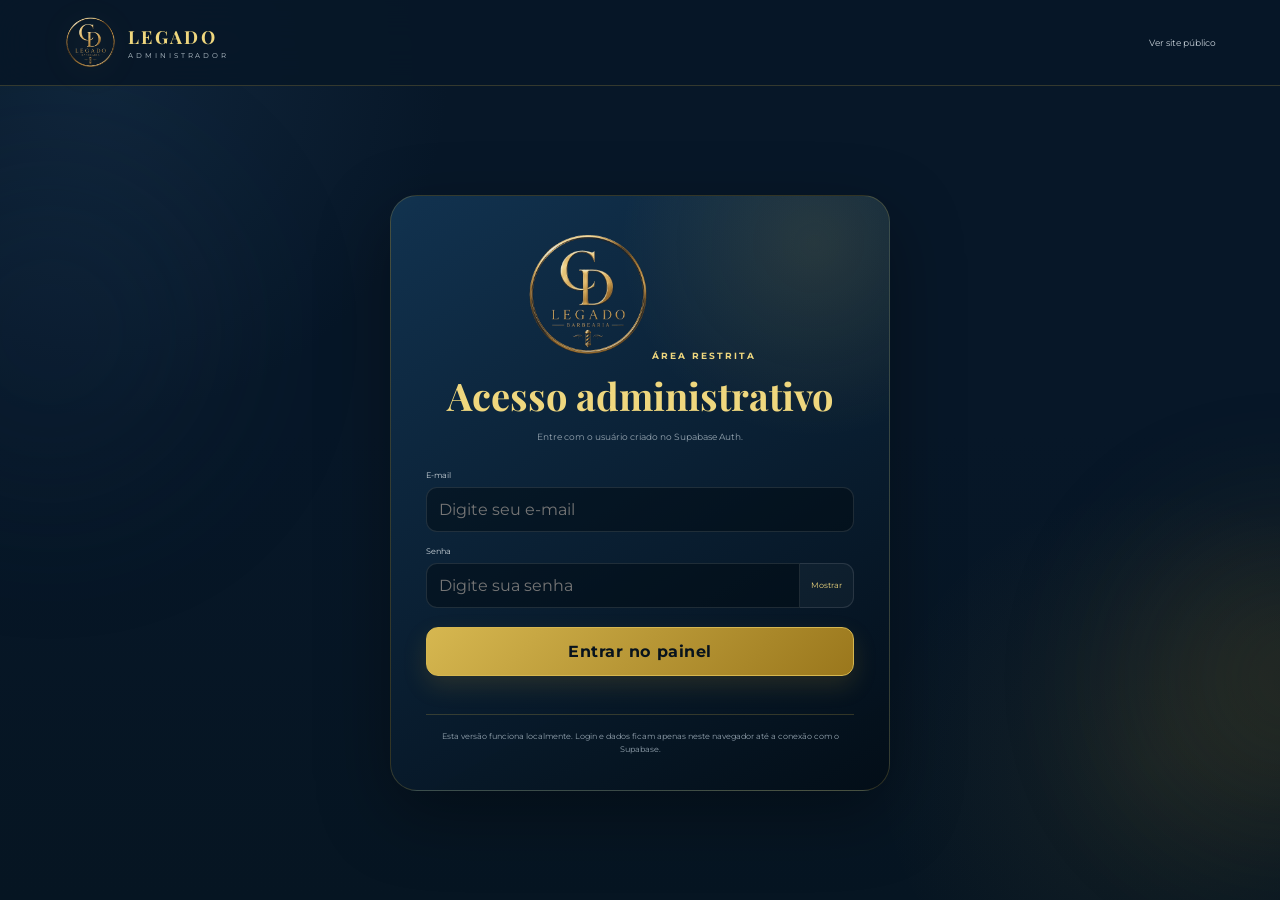
==== admin.html @ caac785d "Add files via upload" ====
<!DOCTYPE html>
<html lang="pt-BR">
<head>
  <meta charset="UTF-8" />
  <meta name="viewport" content="width=device-width, initial-scale=1.0" />
  <meta name="theme-color" content="#071728" />
  <meta name="description" content="Área administrativa da Legado Barbearia." />
  <title>Legado Barbearia | Administrador</title>
  <link rel="icon" type="image/png" href="assets/favicon.png" />
  <link rel="preconnect" href="https://fonts.googleapis.com" />
  <link rel="preconnect" href="https://fonts.gstatic.com" crossorigin />
  <link href="https://fonts.googleapis.com/css2?family=Montserrat:wght@400;500;600;700&family=Playfair+Display:wght@500;600;700&display=swap" rel="stylesheet" />
  <link rel="stylesheet" href="styles.css" />
  <link rel="stylesheet" href="admin.css" />
</head>
<body class="admin-body">
  <div class="ambient ambient-one"></div><div class="ambient ambient-two"></div>
  <header class="site-header admin-header">
    <a class="brand" href="index.html" aria-label="Legado Barbearia - site público"><img src="assets/logo.png" alt="Logo Legado Barbearia" /><span><strong>LEGADO</strong><small>ADMINISTRADOR</small></span></a>
    <nav class="admin-header-actions"><a class="header-public-link" href="index.html">Ver site público</a><button class="button button-small button-secondary hidden" id="openAdminTutorial" type="button">Tutorial</button><button class="button button-small button-secondary hidden" id="logoutButton" type="button">Sair</button></nav>
  </header>

  <main>
    <section class="auth-section" id="authView">
      <div class="auth-card">
        <div class="auth-brand"><img src="assets/logo.png" alt="Emblema da Legado Barbearia" /><span class="eyebrow">ÁREA RESTRITA</span><h1 id="authTitle">Primeiro acesso</h1><p id="authDescription">Crie o acesso administrativo deste dispositivo.</p></div>
        <form id="setupForm" class="auth-form" novalidate>
          <label><span>Nome do administrador</span><input id="setupName" type="text" placeholder="Ex.: Gilliel" autocomplete="name" required /></label>
          <label><span>E-mail</span><input id="setupEmail" type="email" placeholder="admin@legado.com" autocomplete="email" required /></label>
          <label><span>Crie uma senha</span><div class="password-field"><input id="setupPassword" type="password" minlength="6" placeholder="Mínimo de 6 caracteres" autocomplete="new-password" required /><button type="button" data-toggle-password="setupPassword">Mostrar</button></div></label>
          <label><span>Confirme a senha</span><div class="password-field"><input id="setupPasswordConfirm" type="password" minlength="6" placeholder="Digite novamente" autocomplete="new-password" required /><button type="button" data-toggle-password="setupPasswordConfirm">Mostrar</button></div></label>
          <button class="button auth-submit" type="submit">Criar acesso administrativo</button>
        </form>
        <form id="loginForm" class="auth-form hidden" novalidate>
          <label><span>E-mail</span><input id="loginEmail" type="email" placeholder="Digite seu e-mail" autocomplete="username" required /></label>
          <label><span>Senha</span><div class="password-field"><input id="loginPassword" type="password" placeholder="Digite sua senha" autocomplete="current-password" required /><button type="button" data-toggle-password="loginPassword">Mostrar</button></div></label>
          <button class="button auth-submit" type="submit">Entrar no painel</button>
        </form>
        <p class="auth-message" id="authMessage" role="status"></p>
        <p class="auth-warning">Esta versão funciona localmente. Login e dados ficam apenas neste navegador até a conexão com o Supabase.</p>
      </div>
    </section>

    <section class="admin-app hidden" id="adminView">
      <div class="admin-welcome">
        <div><span class="eyebrow">PAINEL LEGADO</span><h1>Gestão da barbearia</h1><p>Olá, <strong id="adminNameLabel">Administrador</strong>. Tudo que precisa para organizar o dia está aqui.</p></div>
        <div class="admin-date-card"><small>Hoje</small><strong id="todayLabel"></strong></div>
      </div>

      <div class="admin-command-bar" aria-label="Ações rápidas">
        <button class="admin-command primary" type="button" data-create-booking><span>＋</span><div><strong>Novo agendamento</strong><small>Adicionar cliente manualmente</small></div></button>
        <button class="admin-command" type="button" id="openPendingBookings"><span>✓</span><div><strong>Confirmar pendentes</strong><small><b id="pendingQuickCount">0</b> aguardando análise</small></div></button>
        <button class="admin-command" type="button" data-open-panel="availability"><span>◷</span><div><strong>Bloquear horário</strong><small>Pausa, folga ou compromisso</small></div></button>
        <a class="admin-command" href="index.html"><span>↗</span><div><strong>Visualizar site</strong><small>Ver como o cliente enxerga</small></div></a>
      </div>

      <div class="admin-mobile-nav">
        <label><span>Área do painel</span><select id="adminPanelSelect" aria-label="Selecionar área do painel">
          <option value="overview">Visão geral</option><option value="calendar">Calendário</option><option value="bookings">Agendamentos</option><option value="clients">Clientes</option><option value="services">Serviços</option><option value="portfolio">Portfólio</option><option value="testimonials">Avaliações</option><option value="availability">Horários</option><option value="reports">Relatórios</option><option value="settings">Configurações</option><option value="tutorial">Tutorial</option>
        </select></label>
        <button class="button button-small" type="button" data-create-booking>＋ Novo</button>
      </div>

      <div class="admin-layout">
        <aside class="admin-sidebar" aria-label="Navegação administrativa">
          <div class="admin-sidebar-profile"><img src="assets/logo.png" alt="" /><div><strong>Legado</strong><small>Painel administrativo</small></div></div>
          <div class="admin-nav-group"><span class="admin-nav-title">Principal</span>
            <button class="admin-nav-button active" type="button" data-panel-target="overview"><span>◈</span><div>Visão geral<small>Resumo do dia</small></div></button>
            <button class="admin-nav-button" type="button" data-panel-target="calendar"><span>▦</span><div>Calendário<small>Dia, semana e mês</small></div></button>
            <button class="admin-nav-button" type="button" data-panel-target="bookings"><span>▣</span><div>Agendamentos<small>Confirmar e editar</small></div><b class="admin-nav-badge" id="pendingNavBadge">0</b></button>
            <button class="admin-nav-button" type="button" data-panel-target="clients"><span>♙</span><div>Clientes<small>Histórico e contato</small></div></button>
          </div>
          <div class="admin-nav-group"><span class="admin-nav-title">Conteúdo do site</span>
            <button class="admin-nav-button" type="button" data-panel-target="services"><span>✂</span><div>Serviços<small>Preços, tempo e fotos</small></div></button>
            <button class="admin-nav-button" type="button" data-panel-target="portfolio"><span>▧</span><div>Portfólio<small>Galeria de trabalhos</small></div></button>
            <button class="admin-nav-button" type="button" data-panel-target="testimonials"><span>★</span><div>Avaliações<small>Feedbacks publicados</small></div></button>
          </div>
          <div class="admin-nav-group"><span class="admin-nav-title">Operação</span>
            <button class="admin-nav-button" type="button" data-panel-target="availability"><span>◷</span><div>Horários<small>Expediente e bloqueios</small></div></button>
            <button class="admin-nav-button" type="button" data-panel-target="reports"><span>↗</span><div>Relatórios<small>Resultados e faturamento</small></div></button>
          </div>
          <div class="admin-nav-group"><span class="admin-nav-title">Sistema</span>
            <button class="admin-nav-button" type="button" data-panel-target="settings"><span>⚙</span><div>Configurações<small>Dados e backup</small></div></button>
            <button class="admin-nav-button" type="button" data-panel-target="tutorial"><span>?</span><div>Tutorial<small>Aprenda a usar</small></div></button>
          </div>
          <a class="admin-nav-button admin-public-button" href="index.html"><span>↗</span><div>Abrir site<small>Área do cliente</small></div></a>
        </aside>

        <div class="admin-content">
          <section class="admin-panel active" data-panel="overview">
            <div class="panel-heading"><div><span class="eyebrow">RESUMO</span><h2>Visão geral</h2><p>Acompanhe rapidamente a movimentação da agenda.</p></div><button class="button button-small" type="button" data-create-booking>Novo agendamento</button></div>
            <div class="stats-grid">
              <article class="stat-card"><span>Hoje</span><strong id="statToday">0</strong><small>Atendimentos do dia</small></article>
              <article class="stat-card"><span>Pendentes</span><strong id="statPending">0</strong><small>Aguardando confirmação</small></article>
              <article class="stat-card"><span>Concluídos no mês</span><strong id="statCompleted">0</strong><small>Atendimentos finalizados</small></article>
              <article class="stat-card"><span>Faturamento do mês</span><strong class="money-stat" id="statRevenue">R$ 0</strong><small>Somente concluídos</small></article>
            </div>
            <div class="overview-grid">
              <article class="admin-card"><div class="card-heading"><div><span class="eyebrow">AGENDA DE HOJE</span><h3>Próximos clientes</h3></div><span class="live-dot">Atualizado</span></div><div class="today-bookings" id="todayBookings"></div></article>
              <article class="admin-card quick-card"><span class="eyebrow">ATALHOS</span><h3>Organize a rotina</h3><p>Crie horários, bloqueie períodos e mantenha as informações atualizadas.</p><div class="quick-actions"><button type="button" data-create-booking>Novo agendamento <span>→</span></button><button type="button" data-open-panel="availability">Bloquear período <span>→</span></button><button type="button" data-open-panel="reports">Ver resultados <span>→</span></button><button type="button" data-open-panel="portfolio">Atualizar portfólio <span>→</span></button><button type="button" data-open-panel="settings">Fazer backup <span>→</span></button></div></article>
            </div>
          </section>

          <section class="admin-panel" data-panel="calendar">
            <div class="panel-heading calendar-heading"><div><span class="eyebrow">AGENDA VISUAL</span><h2>Calendário</h2><p>Alterne entre dia, semana e mês. Clique em um dia para abrir somente os agendamentos daquela data.</p></div><button class="button button-small" type="button" data-create-booking>Novo agendamento</button></div>
            <div class="calendar-toolbar admin-card"><div class="calendar-nav"><button type="button" id="calendarPrev">←</button><button type="button" id="calendarToday">Hoje</button><button type="button" id="calendarNext">→</button></div><strong id="calendarPeriodLabel"></strong><div class="calendar-view-switch"><button class="active" type="button" data-calendar-view="day">Dia</button><button type="button" data-calendar-view="week">Semana</button><button type="button" data-calendar-view="month">Mês</button></div></div>
            <div class="calendar-shell" id="calendarView"></div>
          </section>

          <section class="admin-panel" data-panel="bookings">
            <div class="panel-heading"><div><span class="eyebrow">AGENDA</span><h2>Agendamentos</h2><p>Confirme, edite, conclua, cancele ou exclua os registros.</p></div><div class="heading-actions"><button class="button button-small button-secondary" type="button" id="exportBookings">Exportar CSV</button><button class="button button-small" type="button" data-create-booking>Novo</button></div></div>
            <article class="booking-protection-notice"><span>✓</span><div><strong>Proteção contra horário duplicado</strong><p>Solicitações pendentes já reservam o horário. Ao confirmar, o sistema verifica novamente o mesmo profissional, data, duração e intervalo. Se houver concorrência, você escolhe qual cliente confirmar.</p></div></article>
            <div class="filters-card"><label class="search-field"><span>Buscar cliente</span><input id="bookingSearch" type="search" placeholder="Nome, telefone, código ou serviço" /></label><label><span>Data</span><input id="bookingDateFilter" type="date" /></label><label><span>Status</span><select id="bookingStatusFilter"><option value="all">Todos</option><option value="pending">Pendente</option><option value="confirmed">Confirmado</option><option value="completed">Concluído</option><option value="cancelled">Cancelado</option><option value="no_show">Não compareceu</option></select></label><button class="button button-secondary clear-filter" id="clearBookingFilters" type="button">Limpar</button></div>
            <div class="booking-table-card"><div class="booking-table" id="bookingTable"></div></div>
          </section>

          <section class="admin-panel" data-panel="clients">
            <div class="panel-heading"><div><span class="eyebrow">RELACIONAMENTO</span><h2>Clientes</h2><p>Histórico agrupado pelo número de WhatsApp.</p></div></div>
            <div class="filters-card clients-filter"><label class="search-field"><span>Buscar cliente</span><input id="clientSearch" type="search" placeholder="Nome ou WhatsApp" /></label><div class="client-summary"><span>Clientes cadastrados</span><strong id="clientsCount">0</strong></div></div>
            <div class="clients-grid" id="clientsGrid"></div>
          </section>

          <section class="admin-panel" data-panel="services">
            <div class="panel-heading"><div><span class="eyebrow">CATÁLOGO</span><h2>Serviços</h2><p>Defina duração numérica para o bloqueio inteligente da agenda.</p></div></div>
            <div class="management-grid">
              <form class="admin-card management-form" id="serviceForm" novalidate>
                <input id="serviceId" type="hidden" />
                <input id="serviceIconData" type="hidden" value="corte.webp" />
                <div class="card-heading"><div><span class="eyebrow">CADASTRO</span><h3 id="serviceFormTitle">Novo serviço</h3></div></div>
                <div class="service-icon-editor">
                  <div class="service-icon-preview" id="serviceIconPreview"><img src="assets/corte.webp" alt="Prévia do ícone do serviço" /></div>
                  <div class="service-icon-controls">
                    <label><span>Ícone padrão</span><select id="serviceIconPreset"><option value="corte.webp">Tesoura</option><option value="barba.webp">Barba</option><option value="produtos.webp">Produtos</option><option value="agendamento.webp">Agenda</option></select></label>
                    <label class="file-button media-file-button"><input id="serviceIconUpload" type="file" accept="image/png,image/jpeg,image/webp" /><span>Enviar outra imagem</span></label>
                    <button class="icon-action" id="resetServiceIcon" type="button">Restaurar ícone padrão</button>
                    <small>Use uma imagem quadrada. Ela será otimizada e salva junto com o serviço neste navegador.</small>
                  </div>
                </div>
                <div class="admin-field-grid">
                  <label class="full"><span>Nome do serviço</span><input id="serviceName" type="text" placeholder="Ex.: Corte degradê" required /></label>
                  <label><span>Duração em minutos</span><input id="serviceDuration" type="number" min="5" step="5" placeholder="45" required /></label>
                  <label><span>Valor em reais</span><input id="servicePrice" type="number" min="0" step="0.01" placeholder="50,00" /></label>
                  <label class="toggle-label"><input id="serviceActive" type="checkbox" checked /><span>Serviço ativo no site</span></label>
                  <label class="full"><span>Descrição</span><textarea id="serviceDescription" rows="4" placeholder="Descreva o atendimento"></textarea></label>
                </div>
                <div class="form-actions"><button class="button" type="submit">Salvar serviço</button><button class="button button-secondary hidden" id="cancelServiceEdit" type="button">Cancelar edição</button></div>
              </form>
              <div class="admin-card"><div class="card-heading"><div><span class="eyebrow">CATÁLOGO COMPLETO</span><h3>Lista de serviços</h3></div><strong class="count-pill" id="servicesCount">0</strong></div><div class="management-list" id="servicesList"></div></div>
            </div>
          </section>

          <section class="admin-panel" data-panel="portfolio">
            <div class="panel-heading"><div><span class="eyebrow">VITRINE DIGITAL</span><h2>Portfólio</h2><p>Cadastre as fotos e também todos os textos que vão aparecer para o cliente.</p></div><button class="button button-small button-secondary" type="button" id="resetPortfolioForm">Novo trabalho</button></div>

            <form class="admin-card portfolio-section-copy-card" id="portfolioSectionTextForm">
              <div class="card-heading"><div><span class="eyebrow">TEXTOS DA SEÇÃO</span><h3>Apresentação do portfólio</h3><p>Esses textos aparecem acima de todos os trabalhos no site.</p></div></div>
              <div class="admin-field-grid">
                <label class="full"><span>Título principal da seção</span><input id="portfolioSectionTitleInput" type="text" placeholder="Ex.: Trabalhos que carregam identidade." required /></label>
                <label class="full"><span>Texto de apresentação</span><textarea id="portfolioSectionTextInput" rows="3" placeholder="Ex.: Conheça alguns estilos e resultados realizados na Legado."></textarea></label>
              </div>
              <button class="button button-small" type="submit">Salvar textos da seção</button>
            </form>

            <div class="management-grid portfolio-management-grid">
              <form class="admin-card management-form" id="portfolioForm">
                <div class="card-heading"><div><span class="eyebrow">NOVO TRABALHO</span><h3 id="portfolioFormTitle">Adicionar trabalho</h3><p>Primeiro escreva as informações; depois escolha as fotos.</p></div></div>
                <input id="portfolioId" type="hidden" />
                <input id="portfolioImageData" type="hidden" />

                <div class="portfolio-form-block portfolio-text-block">
                  <div class="portfolio-block-heading"><span>01</span><div><strong>Textos do trabalho</strong><small>O título e a legenda aparecem no card. O texto completo aparece quando a pessoa abre.</small></div></div>
                  <label><span>Nome do corte ou trabalho</span><input id="portfolioTitleInput" type="text" placeholder="Ex.: Degradê com acabamento" required /></label>
                  <div class="admin-field-grid">
                    <label><span>Categoria</span><input id="portfolioCategoryInput" type="text" list="portfolioCategories" placeholder="Cortes" required /><datalist id="portfolioCategories"><option value="Cortes"><option value="Barba"><option value="Corte + Barba"><option value="Finalização"><option value="Sobrancelha"><option value="Experiência"><option value="Ambiente"></datalist></label>
                    <label><span>Ordem de exibição</span><input id="portfolioOrderInput" type="number" min="1" value="1" /></label>
                  </div>
                  <label><span>Legenda curta do card</span><textarea id="portfolioSummaryInput" rows="2" maxlength="160" placeholder="Ex.: Degradê baixo com acabamento natural e alinhamento preciso."></textarea><small class="field-help">Texto curto que aparece logo abaixo do título.</small></label>
                  <label><span>Texto completo do trabalho</span><textarea id="portfolioDescriptionInput" rows="5" placeholder="Conte como foi feito, o estilo escolhido, acabamento e resultado final."></textarea><small class="field-help">Esse texto aparece quando o cliente abre as fotos.</small></label>
                  <label><span>Descrição da imagem para Google e acessibilidade</span><input id="portfolioAltInput" type="text" placeholder="Ex.: Corte degradê masculino realizado na Legado Barbearia" /></label>
                </div>

                <div class="portfolio-form-block portfolio-media-block">
                  <div class="portfolio-block-heading"><span>02</span><div><strong>Fotos do trabalho</strong><small>Escolha uma capa e acrescente quantas fotos precisar.</small></div></div>
                  <div class="media-upload-preview" id="portfolioImagePreview"><img src="assets/corte.webp" alt="Prévia da imagem" /></div>
                  <label class="button button-secondary file-button media-file-button">Escolher foto de capa<input id="portfolioImage" type="file" accept="image/jpeg,image/png,image/webp" /></label>
                  <label class="button button-secondary file-button media-file-button">Adicionar mais fotos<input id="portfolioGalleryImages" type="file" accept="image/jpeg,image/png,image/webp" multiple /></label>
                  <small class="upload-hint">A foto de capa aparece na grade. As outras ficam disponíveis quando o cliente abre o trabalho.</small>
                  <div class="portfolio-gallery-editor" id="portfolioGalleryEditor"></div>
                </div>

                <div class="portfolio-form-block portfolio-publish-block">
                  <div class="portfolio-block-heading"><span>03</span><div><strong>Publicação</strong><small>Escolha como o trabalho será exibido.</small></div></div>
                  <label class="toggle-label"><input id="portfolioFeaturedInput" type="checkbox" /><span>Destacar este trabalho</span></label>
                  <label class="toggle-label"><input id="portfolioActiveInput" type="checkbox" checked /><span>Exibir no site</span></label>
                </div>
                <button class="button portfolio-save-button" type="submit">Salvar fotos e textos no portfólio</button>
              </form>
              <div class="admin-card">
                <div class="card-heading"><div><span class="eyebrow">ITENS PUBLICADOS</span><h3>Galeria do site</h3><p>Clique em editar para trocar fotos ou escritas.</p></div><strong class="count-pill" id="portfolioCount">0</strong></div>
                <div class="storage-meter"><div><span>Armazenamento local estimado</span><strong id="storageUsage">0 MB</strong></div><div class="storage-meter-track"><i id="storageUsageBar"></i></div><small>Até a integração com o Supabase, evite muitas fotos grandes.</small></div>
                <div class="portfolio-admin-list" id="portfolioAdminList"></div>
              </div>
            </div>
          </section>

          <section class="admin-panel" data-panel="testimonials">
            <div class="panel-heading"><div><span class="eyebrow">PROVA SOCIAL</span><h2>Avaliações</h2><p>Cadastre somente depoimentos reais autorizados pelos clientes.</p></div><button class="button button-small button-secondary" type="button" id="resetTestimonialForm">Novo depoimento</button></div>
            <div class="management-grid">
              <form class="admin-card management-form" id="testimonialForm">
                <div class="card-heading"><div><span class="eyebrow">DEPOIMENTO</span><h3 id="testimonialFormTitle">Adicionar avaliação</h3></div></div>
                <input id="testimonialId" type="hidden" />
                <label><span>Nome do cliente</span><input id="testimonialName" type="text" placeholder="Ex.: Carlos M." required /></label>
                <label><span>Serviço realizado</span><input id="testimonialService" type="text" placeholder="Ex.: Corte + Barba" /></label>
                <label><span>Depoimento</span><textarea id="testimonialText" rows="5" maxlength="420" placeholder="Digite o feedback autorizado pelo cliente." required></textarea></label>
                <div class="admin-field-grid"><label><span>Avaliação</span><select id="testimonialRating"><option value="5">5 estrelas</option><option value="4">4 estrelas</option><option value="3">3 estrelas</option><option value="2">2 estrelas</option><option value="1">1 estrela</option></select></label><label><span>Ordem</span><input id="testimonialOrder" type="number" min="1" value="1" /></label></div>
                <label class="toggle-label"><input id="testimonialActive" type="checkbox" checked /><span>Exibir no site</span></label>
                <button class="button" type="submit">Salvar avaliação</button>
              </form>
              <div class="admin-card"><div class="card-heading"><div><span class="eyebrow">PUBLICAÇÃO</span><h3>Depoimentos cadastrados</h3></div><strong class="count-pill" id="testimonialsCount">0</strong></div><div class="testimonial-admin-list" id="testimonialAdminList"></div></div>
            </div>
          </section>

          <section class="admin-panel" data-panel="availability">
            <div class="panel-heading"><div><span class="eyebrow">DISPONIBILIDADE</span><h2>Horários de atendimento</h2><p>Configure expediente, intervalo, antecedência e bloqueios.</p></div></div>
            <form class="admin-card schedule-form" id="availabilityForm">
              <div class="card-heading"><div><span class="eyebrow">GRADE SEMANAL</span><h3>Expediente por dia</h3></div></div>
              <div class="schedule-table"><div class="schedule-row schedule-header"><span>Dia</span><span>Aberto</span><span>Primeiro período</span><span>Segundo período</span></div><div id="weekdayRows"></div></div>
              <div class="availability-options"><label><span>Intervalo da grade</span><select id="slotInterval"><option value="10">10 minutos</option><option value="15">15 minutos</option><option value="20">20 minutos</option><option value="30">30 minutos</option></select></label><label><span>Intervalo após atendimento</span><input id="bufferMinutes" type="number" min="0" step="5" /></label><label><span>Agendar com até</span><input id="advanceDays" type="number" min="1" max="180" /></label><label><span>Antecedência mínima</span><input id="minimumLeadMinutes" type="number" min="0" step="15" /></label><label><span>Prazo para cancelar/reagendar</span><input id="cancellationDeadlineMinutes" type="number" min="0" step="30" /></label></div>
              <button class="button" type="submit">Salvar disponibilidade</button>
            </form>
            <div class="management-grid blocks-grid">
              <form class="admin-card management-form" id="blockForm"><div class="card-heading"><div><span class="eyebrow">BLOQUEIO MANUAL</span><h3>Indisponibilizar período</h3></div></div><label><span>Data</span><input id="blockDate" type="date" required /></label><label class="toggle-label"><input id="blockAllDay" type="checkbox" /><span>Bloquear o dia inteiro</span></label><div class="admin-field-grid" id="blockTimeFields"><label><span>Início</span><input id="blockStart" type="time" value="12:00" /></label><label><span>Fim</span><input id="blockEnd" type="time" value="13:00" /></label></div><label><span>Motivo</span><input id="blockReason" type="text" placeholder="Ex.: compromisso externo" /></label><button class="button" type="submit">Adicionar bloqueio</button></form>
              <div class="admin-card"><div class="card-heading"><div><span class="eyebrow">INDISPONIBILIDADES</span><h3>Próximos bloqueios</h3></div><strong class="count-pill" id="blockedCount">0</strong></div><div class="management-list" id="blockedSlotsList"></div></div>
            </div>
          </section>

          <section class="admin-panel" data-panel="reports">
            <div class="panel-heading"><div><span class="eyebrow">RESULTADOS</span><h2>Relatórios</h2><p>Os valores consideram apenas atendimentos marcados como concluídos.</p></div><button class="button button-small button-secondary" type="button" id="exportReport">Exportar período</button></div>
            <div class="report-filters admin-card"><label><span>Data inicial</span><input id="reportStart" type="date" /></label><label><span>Data final</span><input id="reportEnd" type="date" /></label><button class="button button-secondary" type="button" id="applyReport">Atualizar</button></div>
            <div class="stats-grid report-stats"><article class="stat-card"><span>Atendimentos</span><strong id="reportCompleted">0</strong><small>Concluídos</small></article><article class="stat-card"><span>Faturamento</span><strong class="money-stat" id="reportRevenue">R$ 0</strong><small>No período</small></article><article class="stat-card"><span>Ticket médio</span><strong class="money-stat" id="reportTicket">R$ 0</strong><small>Por atendimento</small></article><article class="stat-card"><span>Cancelamentos/faltas</span><strong id="reportCancelled">0</strong><small>No período</small></article></div>
            <div class="reports-grid"><article class="admin-card"><div class="card-heading"><div><span class="eyebrow">SERVIÇOS</span><h3>Mais realizados</h3></div></div><div class="bar-report" id="servicesReport"></div></article><article class="admin-card"><div class="card-heading"><div><span class="eyebrow">HORÁRIOS</span><h3>Mais procurados</h3></div></div><div class="bar-report" id="timesReport"></div></article><article class="admin-card"><div class="card-heading"><div><span class="eyebrow">DIAS DA SEMANA</span><h3>Movimento</h3></div></div><div class="bar-report" id="weekdaysReport"></div></article><article class="admin-card"><div class="card-heading"><div><span class="eyebrow">STATUS</span><h3>Distribuição</h3></div></div><div class="bar-report" id="statusReport"></div></article></div>
          </section>

          <section class="admin-panel" data-panel="tutorial">
            <div class="panel-heading"><div><span class="eyebrow">CENTRAL DE AJUDA</span><h2>Tutorial do administrador</h2><p>Use esta página como guia para configurar, publicar e administrar a Legado.</p></div><button class="button button-small" type="button" id="finishAdminTutorial">Concluir e ir para o início</button></div>

            <article class="admin-card admin-tutorial-welcome">
              <div><span class="eyebrow">COMECE POR AQUI</span><h3>Deixe o site pronto em poucos passos</h3><p>Os itens abaixo são verificados com os dados salvos neste navegador. Clique em qualquer etapa para abrir a área correspondente.</p></div>
              <div class="tutorial-progress-summary"><strong id="tutorialProgressLabel">0 de 5</strong><span>etapas preparadas</span><div class="tutorial-progress-track"><i id="tutorialProgressBar"></i></div></div>
            </article>

            <div class="admin-tutorial-checklist" id="adminTutorialChecklist"></div>

            <div class="panel-heading tutorial-subheading"><div><span class="eyebrow">COMO USAR CADA ÁREA</span><h2>O que fazer em cada aba</h2><p>Um resumo prático das ferramentas disponíveis no painel.</p></div></div>
            <div class="admin-tutorial-grid">
              <article class="admin-tutorial-card"><span>01</span><div><small>VISÃO GERAL</small><h3>Veja o dia rapidamente</h3><p>Acompanhe atendimentos de hoje, pendências, concluídos e faturamento mensal.</p><button type="button" data-open-panel="overview">Abrir visão geral →</button></div></article>
              <article class="admin-tutorial-card"><span>02</span><div><small>CALENDÁRIO</small><h3>Organize a agenda visual</h3><p>Alterne entre dia, semana e mês. Clique em uma data para abrir a agenda daquele dia; depois use “Ver detalhes / editar” no atendimento desejado.</p><button type="button" data-open-panel="calendar">Abrir calendário →</button></div></article>
              <article class="admin-tutorial-card"><span>03</span><div><small>AGENDAMENTOS</small><h3>Confirme e proteja os horários</h3><p>As solicitações pendentes já bloqueiam o horário. Use “Confirmar” para validar o atendimento; o sistema impede duas confirmações para o mesmo profissional e período.</p><button type="button" data-open-panel="bookings">Abrir agendamentos →</button></div></article>
              <article class="admin-tutorial-card"><span>04</span><div><small>SERVIÇOS</small><h3>Cadastre o que é oferecido</h3><p>Informe nome, preço, duração, descrição e imagem do ícone de cada serviço.</p><button type="button" data-open-panel="services">Abrir serviços →</button></div></article>
              <article class="admin-tutorial-card"><span>05</span><div><small>PORTFÓLIO</small><h3>Publique trabalhos reais</h3><p>Preencha título, legenda curta, texto completo, categoria e depois adicione uma capa e várias fotos por trabalho.</p><button type="button" data-open-panel="portfolio">Abrir portfólio →</button></div></article>
              <article class="admin-tutorial-card"><span>06</span><div><small>AVALIAÇÕES</small><h3>Mostre feedbacks reais</h3><p>Cadastre nome, serviço, comentário, estrelas e publique apenas o que desejar.</p><button type="button" data-open-panel="testimonials">Abrir avaliações →</button></div></article>
              <article class="admin-tutorial-card"><span>07</span><div><small>HORÁRIOS</small><h3>Defina quando pode agendar</h3><p>Configure expediente, intervalo, folgas e bloqueios de horários ou dias inteiros.</p><button type="button" data-open-panel="availability">Abrir horários →</button></div></article>
              <article class="admin-tutorial-card"><span>08</span><div><small>RELATÓRIOS</small><h3>Acompanhe os resultados</h3><p>Consulte faturamento, serviços mais realizados, horários procurados e faltas.</p><button type="button" data-open-panel="reports">Abrir relatórios →</button></div></article>
              <article class="admin-tutorial-card"><span>09</span><div><small>CONFIGURAÇÕES</small><h3>Personalize e faça backup</h3><p>Atualize contato, endereço, textos, foto, Pix, fidelidade, acesso e backup.</p><button type="button" data-open-panel="settings">Abrir configurações →</button></div></article>
            </div>

            <div class="admin-tutorial-routine">
              <article class="admin-card"><span class="eyebrow">ROTINA DIÁRIA</span><h3>Antes de começar o atendimento</h3><ol><li>Abra a <strong>Visão geral</strong> e confira os clientes do dia.</li><li>Abra <strong>Agendamentos</strong>, fale com o cliente e clique em <strong>Confirmar</strong>. O sistema refaz a verificação de conflito antes de liberar a confirmação.</li><li>Bloqueie rapidamente qualquer período que não estará disponível.</li><li>Ao terminar, marque o atendimento como <strong>Concluído</strong>.</li></ol></article>
              <article class="admin-card"><span class="eyebrow">SEGURANÇA DOS DADOS</span><h3>Faça backup regularmente</h3><p>Até a conexão com o Supabase, os dados ficam neste navegador. Baixe um backup depois de mudanças importantes e guarde o arquivo em local seguro.</p><button class="button button-secondary" type="button" data-open-panel="settings">Ir para backup</button></article>
            </div>
          </section>

          <section class="admin-panel" data-panel="settings">
            <div class="panel-heading"><div><span class="eyebrow">PERSONALIZAÇÃO</span><h2>Configurações</h2><p>Atualize o site, o acesso e mantenha uma cópia dos dados.</p></div></div>
            <div class="management-grid">
              <form class="admin-card management-form" id="businessSettingsForm"><div class="card-heading"><div><span class="eyebrow">DADOS DO NEGÓCIO</span><h3>Informações públicas</h3></div></div><div class="admin-field-grid"><label class="full"><span>Profissional principal</span><input id="settingProfessional" type="text" required /></label><label class="full"><span>Profissionais da agenda <small>(um por linha)</small></span><textarea id="settingBarbers" rows="4" placeholder="Gilliel Glaydson&#10;Outro barbeiro"></textarea></label><label><span>WhatsApp somente números</span><input id="settingWhatsappNumber" type="text" inputmode="numeric" required /></label><label><span>WhatsApp para exibição</span><input id="settingDisplayPhone" type="text" required /></label><label><span>Instagram</span><input id="settingInstagram" type="text" /></label><label><span>Link do Instagram</span><input id="settingInstagramUrl" type="url" /></label><label><span>Cidade</span><input id="settingCity" type="text" /></label><label class="full"><span>Endereço</span><input id="settingAddress" type="text" /></label><label><span>Dias exibidos</span><input id="settingBusinessDays" type="text" /></label><label><span>Horário exibido</span><input id="settingBusinessHours" type="text" /></label><label class="full"><span>Mensagem após o agendamento</span><textarea id="settingBookingMessage" rows="3"></textarea></label><label class="full"><span>Política de cancelamento</span><textarea id="settingCancellationPolicy" rows="3"></textarea></label><label class="full"><span>Link do Google Maps</span><input id="settingGoogleMapsUrl" type="url" placeholder="https://maps.google.com/..." /></label><div class="settings-divider full"><span>Apresentação e portfólio</span></div><label class="full"><span>Título da seção Sobre</span><input id="settingAboutTitle" type="text" /></label><label class="full"><span>Texto sobre a barbearia</span><textarea id="settingAboutText" rows="4"></textarea></label><label class="full"><span>Biografia do profissional</span><textarea id="settingProfessionalBio" rows="4"></textarea></label><label class="full"><span>Título do portfólio</span><input id="settingPortfolioTitle" type="text" /></label><label class="full"><span>Descrição do portfólio</span><textarea id="settingPortfolioText" rows="3"></textarea></label><label class="full"><span>Título das avaliações</span><input id="settingTestimonialsTitle" type="text" /></label><label class="full"><span>Descrição das avaliações</span><textarea id="settingTestimonialsText" rows="3"></textarea></label><div class="settings-divider full"><span>Foto do profissional</span></div><div class="profile-photo-editor full"><div class="profile-photo-preview"><img id="settingProfessionalPhotoPreview" src="assets/gilliel-apresentacao.webp" alt="Prévia da foto profissional" /></div><div><label class="button button-secondary file-button">Escolher foto<input id="settingProfessionalPhotoFile" type="file" accept="image/jpeg,image/png,image/webp" /></label><button class="danger-link" id="removeProfessionalPhoto" type="button">Usar logo como foto</button><input id="settingProfessionalPhoto" type="hidden" /></div></div><div class="settings-divider full"><span>Sinal por Pix</span></div><label class="toggle-label full"><input id="settingDepositEnabled" type="checkbox" /><span>Exibir instruções de sinal após o agendamento</span></label><label><span>Valor do sinal</span><input id="settingDepositAmount" type="number" min="0" step="0.01" /></label><label><span>Chave Pix</span><input id="settingPixKey" type="text" /></label><label class="full"><span>Mensagem sobre o sinal</span><textarea id="settingDepositMessage" rows="3"></textarea></label><div class="settings-divider full"><span>Fidelidade</span></div><label class="toggle-label full"><input id="settingLoyaltyEnabled" type="checkbox" /><span>Exibir progresso de fidelidade no cadastro dos clientes</span></label><label><span>Meta de atendimentos</span><input id="settingLoyaltyGoal" type="number" min="1" max="100" /></label><label><span>Benefício</span><input id="settingLoyaltyReward" type="text" /></label><label class="toggle-label full"><input id="settingShowPrices" type="checkbox" /><span>Exibir preços no site</span></label></div><button class="button" type="submit">Salvar informações</button></form>
              <div class="settings-stack">
                <form class="admin-card management-form" id="credentialsForm"><div class="card-heading"><div><span class="eyebrow">SEGURANÇA LOCAL</span><h3>Acesso administrativo</h3></div></div><label><span>Nome do administrador</span><input id="credentialName" type="text" required /></label><label><span>E-mail</span><input id="credentialEmail" type="email" required /></label><label><span>Nova senha <small>(deixe vazio para manter)</small></span><div class="password-field"><input id="credentialPassword" type="password" minlength="6" /><button type="button" data-toggle-password="credentialPassword">Mostrar</button></div></label><label><span>Confirmar nova senha</span><div class="password-field"><input id="credentialPasswordConfirm" type="password" minlength="6" /><button type="button" data-toggle-password="credentialPasswordConfirm">Mostrar</button></div></label><button class="button" type="submit">Atualizar acesso</button><p class="security-note">A proteção local não substitui autenticação segura em banco de dados.</p></form>
                <article class="admin-card backup-card"><div class="card-heading"><div><span class="eyebrow">SEGURANÇA DOS DADOS</span><h3>Backup e restauração</h3></div></div><p>Exporte um arquivo com agendamentos, serviços, horários e configurações. Guarde-o em local seguro.</p><div class="form-actions"><button class="button" type="button" id="exportBackup">Baixar backup</button><label class="button button-secondary file-button">Restaurar backup<input id="importBackup" type="file" accept="application/json" /></label></div><button class="danger-link" type="button" id="resetDemoData">Apagar todos os dados deste navegador</button></article><article class="admin-card integration-card"><div class="card-heading"><div><span class="eyebrow">PRONTO PARA A PRÓXIMA ETAPA</span><h3>Integração com Supabase</h3></div><span class="integration-status">Preparado</span></div><p>O projeto inclui o modelo do banco, políticas de segurança e um guia para conectar agenda, login, portfólio e avaliações quando as credenciais forem informadas.</p><div class="integration-checklist"><span>✓ Estrutura SQL incluída</span><span>✓ Tabelas previstas</span><span>✓ Regras de acesso documentadas</span><span>✓ Dados locais exportáveis</span></div><a class="button button-secondary" href="SUPABASE-SETUP.md" download>Ver guia técnico</a></article>
              </div>
            </div>
          </section>
        </div>
      </div>
    </section>
  </main>

  <div class="modal admin-modal" id="bookingModal" aria-hidden="true"><div class="modal-backdrop" data-close-booking-modal></div><div class="modal-card booking-editor" role="dialog" aria-modal="true" aria-labelledby="bookingModalTitle"><button class="modal-close" type="button" data-close-booking-modal>×</button><span class="eyebrow">AGENDA</span><h2 id="bookingModalTitle">Novo agendamento</h2><form id="bookingEditorForm"><input id="editorBookingId" type="hidden" /><div class="admin-field-grid"><label class="full"><span>Cliente</span><input id="editorName" type="text" required /></label><label><span>WhatsApp</span><input id="editorPhone" type="tel" required /></label><label><span>Status</span><select id="editorStatus"><option value="pending">Pendente</option><option value="confirmed">Confirmado</option><option value="completed">Concluído</option><option value="cancelled">Cancelado</option><option value="no_show">Não compareceu</option></select></label><label class="full"><span>Serviço</span><select id="editorService" required></select></label><label><span>Data</span><input id="editorDate" type="date" required /></label><label><span>Horário</span><select id="editorTime" required></select></label><label class="full"><span>Profissional</span><input id="editorProfessional" type="text" list="barberOptions" required /><datalist id="barberOptions"></datalist></label><label class="full"><span>Observações</span><textarea id="editorNotes" rows="3"></textarea></label></div><div class="editor-summary" id="editorSummary"></div><div class="modal-actions"><button class="button" type="submit">Salvar agendamento</button><button class="button button-secondary" type="button" data-close-booking-modal>Cancelar</button></div></form></div></div>

  <div class="admin-toast" id="adminToast" role="status"></div>
  <script src="core.js"></script>
    <script src="supabase-config.js"></script>
  <script src="supabase-bridge.js"></script>
<script src="admin.js"></script>
</body>
</html>
---- styles.css ----
:root{
  --navy:#071728;--navy-2:#0c2238;--navy-3:#16324c;--gold:#c9a43d;--gold-light:#efd77e;--paper:#f5f0e6;
  --text:#edf2f5;--muted:#94a3af;--line:rgba(215,180,74,.22);--soft-line:rgba(255,255,255,.08);
  --danger:#df6d67;--success:#6bc48e;--info:#71a9df;--serif:"Playfair Display",serif;--sans:"Montserrat",sans-serif;
  --shadow:0 24px 70px rgba(0,0,0,.34);--radius:22px
}
*{box-sizing:border-box}html{scroll-behavior:smooth}body{margin:0;background:radial-gradient(circle at 14% 6%,rgba(24,50,76,.55) 0,transparent 26%),radial-gradient(circle at 86% 88%,rgba(201,164,61,.08) 0,transparent 22%),linear-gradient(180deg,#071728 0%,#071728 48%,#061522 100%);color:var(--text);font-family:var(--sans);min-height:100vh;overflow-x:hidden}body:before{content:"";position:fixed;inset:0;pointer-events:none;opacity:.12;background-image:linear-gradient(90deg,transparent 49%,rgba(255,255,255,.035) 50%,transparent 51%),linear-gradient(transparent 49%,rgba(255,255,255,.025) 50%,transparent 51%);background-size:52px 52px}.ambient{position:fixed;border-radius:50%;filter:blur(80px);pointer-events:none;opacity:.18}.ambient-one{width:340px;height:340px;background:#1a3550;left:-120px;top:18%}.ambient-two{width:300px;height:300px;background:#8f7120;right:-160px;bottom:8%}a{color:inherit;text-decoration:none}button,input,select,textarea{font:inherit}button{color:inherit}.hidden{display:none!important}
.site-header{height:86px;padding:0 clamp(18px,5vw,76px);display:flex;align-items:center;gap:28px;position:sticky;top:0;z-index:30;background:rgba(7,23,40,.92);backdrop-filter:blur(18px);border-bottom:1px solid var(--line)}.brand{display:flex;align-items:center;gap:11px;min-width:max-content}.brand img{width:53px;height:53px;object-fit:contain;filter:drop-shadow(0 4px 16px rgba(215,180,74,.2))}.brand span{display:grid}.brand strong{font-family:var(--serif);color:var(--gold-light);font-size:18px;letter-spacing:.13em}.brand small{font-size:7px;letter-spacing:.42em;color:#b9c4cd;margin-top:2px}.main-nav{display:flex;align-items:center;gap:22px;margin-left:auto}.main-nav a{font-size:9px;letter-spacing:.08em;text-transform:uppercase;color:#c8d1d8;transition:.2s}.main-nav a:hover{color:var(--gold-light)}.menu-button{display:none;margin-left:auto;border:1px solid var(--line);background:transparent;border-radius:11px;width:42px;height:42px;cursor:pointer}.button{border:1px solid #d6b750;background:linear-gradient(135deg,#d6b750,#9a771c);color:#08131d;font-weight:700;letter-spacing:.035em;border-radius:12px;padding:14px 20px;cursor:pointer;display:inline-flex;align-items:center;justify-content:center;gap:8px;transition:.22s;box-shadow:0 10px 24px rgba(197,157,44,.16)}.button:hover{transform:translateY(-2px);filter:brightness(1.07)}.button:disabled{opacity:.42;cursor:not-allowed;transform:none}.button-small{padding:11px 15px;font-size:9px}.button-secondary{background:rgba(255,255,255,.025);color:#e4eaee;border-color:rgba(255,255,255,.13);box-shadow:none}.button-secondary:hover{border-color:var(--gold);color:var(--gold-light)}.header-cta{white-space:nowrap}.eyebrow{font-size:9px;letter-spacing:.23em;color:var(--gold-light);font-weight:700}.text-link{font-size:10px;color:#d7dfe5;display:inline-flex;align-items:center;gap:8px}.text-link span{color:var(--gold-light)}
.hero{min-height:calc(100vh - 86px);padding:70px clamp(20px,7vw,105px);display:grid;grid-template-columns:1.08fr .92fr;align-items:center;gap:40px;max-width:1500px;margin:auto}.hero-copy h1{font-family:var(--serif);font-size:clamp(50px,6vw,88px);line-height:.98;margin:18px 0 24px;font-weight:500;max-width:770px}.hero-copy h1 em{font-style:italic;color:var(--gold-light)}.hero-copy>p{max-width:610px;color:#aab6c0;font-size:14px;line-height:1.8}.hero-actions{display:flex;gap:18px;align-items:center;margin:32px 0 40px}.trust-row{display:grid;grid-template-columns:repeat(3,1fr);border-top:1px solid var(--line);max-width:680px}.trust-row div{padding:20px 16px 0 0}.trust-row strong{font-family:var(--serif);display:block;color:#f1e2ad;font-size:15px}.trust-row span{display:block;color:var(--muted);font-size:8px;margin-top:6px}.hero-mark{min-height:560px;display:grid;place-items:center;position:relative}.hero-mark img{width:min(78%,460px);position:relative;z-index:2;filter:drop-shadow(0 26px 45px rgba(0,0,0,.48))}.logo-halo{position:absolute;width:78%;aspect-ratio:1;border-radius:50%;border:1px solid rgba(215,180,74,.22);box-shadow:inset 0 0 70px rgba(215,180,74,.08),0 0 80px rgba(215,180,74,.06)}.logo-halo:after,.logo-halo:before{content:"";position:absolute;border-radius:50%;inset:10%;border:1px solid rgba(215,180,74,.1)}.logo-halo:before{inset:-7%;border-style:dashed;animation:spin 40s linear infinite}@keyframes spin{to{transform:rotate(360deg)}}.hero-stamp{position:absolute;bottom:10%;right:8%;z-index:3;font-size:8px;letter-spacing:.17em;color:#d9c67e;border:1px solid var(--line);border-radius:999px;padding:8px 12px;background:rgba(3,12,20,.55)}
.section{padding:105px clamp(20px,7vw,105px);max-width:1500px;margin:auto}.section-heading{max-width:720px;margin-bottom:38px}.section-heading h2,.booking-intro h2,.experience-card h2{font-family:var(--serif);font-size:clamp(36px,4vw,58px);line-height:1.1;margin:12px 0 15px;font-weight:500;color:#f3e7bd}.section-heading p,.booking-intro>p,.experience-card p{color:var(--muted);font-size:12px;line-height:1.75}.services-grid{display:grid;grid-template-columns:repeat(4,1fr);gap:16px}.service-card{position:relative;min-height:265px;padding:24px;border:1px solid var(--soft-line);border-radius:var(--radius);background:linear-gradient(150deg,rgba(15,46,71,.8),rgba(4,16,27,.92));overflow:hidden;cursor:pointer;display:flex;flex-direction:column;transition:.25s}.service-card:after{content:"";position:absolute;right:-48px;top:-48px;width:130px;height:130px;border:1px solid rgba(215,180,74,.13);border-radius:50%}.service-card:hover{transform:translateY(-6px);border-color:rgba(215,180,74,.42);box-shadow:var(--shadow)}.service-card img{width:88px;height:88px;object-fit:contain;margin-bottom:25px;filter:drop-shadow(0 12px 18px rgba(0,0,0,.25))}.service-card h3{font-family:var(--serif);font-size:23px;color:var(--gold-light);margin:0 0 9px}.service-card p{font-size:9px;color:var(--muted);line-height:1.65;margin:0}.service-card>span{margin-top:auto;padding-top:17px;border-top:1px solid var(--soft-line);font-size:9px;color:#d6dde2}.service-card .price-tag{color:var(--gold-light);font-weight:700}
.booking-section{max-width:1500px;margin:auto;padding:105px clamp(20px,7vw,105px);display:grid;grid-template-columns:.65fr 1.35fr;gap:55px;align-items:start}.booking-intro{position:sticky;top:125px}.booking-perks{display:grid;gap:11px;margin:28px 0}.booking-perks span{font-size:9px;color:#cad4db}.notice-card{border-left:2px solid var(--gold);padding:13px 16px;background:rgba(215,180,74,.055);border-radius:0 13px 13px 0}.notice-card strong{font-family:var(--serif);color:var(--gold-light);font-size:16px}.notice-card p{font-size:9px;color:var(--muted);line-height:1.6;margin:5px 0 0}.booking-card{border:1px solid var(--line);border-radius:28px;background:linear-gradient(150deg,rgba(16,47,72,.94),rgba(3,15,25,.97));box-shadow:var(--shadow);overflow:hidden}.steps{display:grid;grid-template-columns:auto 1fr auto 1fr auto 1fr auto;align-items:center;padding:22px 28px;border-bottom:1px solid var(--line);background:rgba(2,12,20,.25)}.steps i{height:1px;background:rgba(255,255,255,.1)}.step{border:0;background:transparent;display:grid;place-items:center;gap:5px;cursor:pointer;color:#74838f}.step span{width:31px;height:31px;border-radius:50%;display:grid;place-items:center;border:1px solid rgba(255,255,255,.14);font-size:10px}.step small{font-size:7px}.step.active,.step.done{color:var(--gold-light)}.step.active span,.step.done span{border-color:var(--gold);background:rgba(215,180,74,.12)}.form-step{display:none;padding:32px}.form-step.active{display:block;animation:stepIn .28s ease}@keyframes stepIn{from{opacity:0;transform:translateX(10px)}}.form-title{display:flex;gap:15px;align-items:flex-start;margin-bottom:25px}.form-title>span{font-family:var(--serif);font-size:29px;color:rgba(239,215,126,.35)}.form-title h3{font-family:var(--serif);font-size:26px;color:var(--gold-light);margin:0 0 5px}.form-title p{font-size:9px;color:var(--muted);margin:0}.choice-grid{display:grid;grid-template-columns:1fr 1fr;gap:12px}.choice{border:1px solid var(--soft-line);background:rgba(255,255,255,.025);border-radius:14px;padding:16px;text-align:left;cursor:pointer;transition:.2s}.choice strong{font-family:var(--serif);font-size:17px;display:block;color:#edf1f4}.choice small{font-size:8px;color:var(--muted);display:block;margin-top:6px}.choice.selected{border-color:var(--gold);background:rgba(215,180,74,.1);box-shadow:inset 0 0 0 1px rgba(215,180,74,.08)}.choice.selected strong{color:var(--gold-light)}.date-strip{display:grid;grid-template-columns:repeat(6,1fr);gap:9px;max-height:250px;overflow:auto;padding-right:4px}.date-button,.time-button{border:1px solid var(--soft-line);background:rgba(255,255,255,.025);border-radius:13px;cursor:pointer;min-height:82px;display:grid;place-items:center;align-content:center;gap:3px}.date-button span,.date-button small{font-size:7px;color:var(--muted);text-transform:uppercase}.date-button strong{font-family:var(--serif);font-size:22px}.date-button.selected,.time-button.selected{border-color:var(--gold);background:rgba(215,180,74,.1);color:var(--gold-light)}.date-button:disabled{opacity:.24;cursor:not-allowed}.date-picker-label{display:grid;gap:7px;margin-top:17px;max-width:270px}.date-picker-label span,.field-grid label>span,.lookup-card label>span{font-size:8px;color:#ccd5db}.date-picker-label input,.field-grid input,.field-grid select,.field-grid textarea,.lookup-card input{width:100%;background:rgba(1,9,16,.42);border:1px solid rgba(255,255,255,.11);border-radius:11px;color:#eef2f5;padding:13px;outline:none}.date-picker-label input:focus,.field-grid input:focus,.field-grid select:focus,.field-grid textarea:focus,.lookup-card input:focus{border-color:var(--gold)}input[type=date]{color-scheme:dark}.time-grid{display:grid;grid-template-columns:repeat(4,1fr);gap:10px}.time-button{min-height:69px;font-size:13px}.time-button small{display:block;font-size:7px;color:var(--muted);margin-top:4px}.time-button:disabled{opacity:.25;cursor:not-allowed}.availability-note{grid-column:1/-1;border:1px dashed var(--line);border-radius:14px;padding:28px;text-align:center;font-size:10px;color:var(--muted)}.field-grid{display:grid;grid-template-columns:1fr 1fr;gap:14px}.field-grid label{display:grid;gap:7px}.field-grid .full{grid-column:1/-1}.field-grid textarea{resize:vertical}.field-grid select option{background:var(--navy)}.consent{display:flex!important;grid-template-columns:auto 1fr!important;align-items:flex-start;gap:10px!important;border:1px solid var(--soft-line);border-radius:12px;padding:12px}.consent input{width:auto;margin-top:2px;accent-color:var(--gold)}.consent span{line-height:1.5}.form-footer{display:grid;grid-template-columns:auto 1fr auto;align-items:center;gap:15px;padding:21px 28px;border-top:1px solid var(--line);background:rgba(1,9,16,.3)}.summary-mini{text-align:center;font-size:8px;color:#aeb9c2;line-height:1.5}
.manage-section{padding-top:70px}.manage-grid{display:grid;grid-template-columns:.75fr 1.25fr;gap:20px}.lookup-card,.lookup-result{border:1px solid var(--line);border-radius:22px;background:linear-gradient(150deg,rgba(14,43,67,.88),rgba(3,15,25,.96));padding:24px;min-height:285px}.lookup-card{display:grid;gap:15px;align-content:start}.lookup-card label{display:grid;gap:7px}.lookup-card small{font-size:8px;color:var(--muted);line-height:1.6}.empty-state{height:100%;display:grid;place-items:center;align-content:center;text-align:center;color:var(--muted)}.empty-state strong{font-family:var(--serif);font-size:21px;color:var(--gold-light)}.empty-state p{font-size:9px;max-width:350px;line-height:1.7}.client-booking{display:grid;gap:14px}.client-booking-head{display:flex;justify-content:space-between;gap:15px;align-items:flex-start}.client-booking-head h3{font-family:var(--serif);font-size:24px;color:var(--gold-light);margin:0 0 4px}.client-booking-head p{font-size:9px;color:var(--muted);margin:0}.status-badge{display:inline-flex;border-radius:999px;padding:7px 10px;font-size:7px;text-transform:uppercase;font-weight:700;letter-spacing:.05em}.status-pending{border:1px solid rgba(215,180,74,.38);background:rgba(215,180,74,.1);color:#f0d77d}.status-confirmed{border:1px solid rgba(92,155,216,.4);background:rgba(92,155,216,.1);color:#a8d3ff}.status-completed{border:1px solid rgba(85,185,122,.4);background:rgba(85,185,122,.1);color:#a6e0b9}.status-cancelled,.status-no_show{border:1px solid rgba(218,91,85,.4);background:rgba(218,91,85,.1);color:#ffb4b0}.client-booking-details{display:grid;grid-template-columns:repeat(3,1fr);gap:9px}.client-booking-details div{border:1px solid var(--soft-line);border-radius:12px;padding:12px}.client-booking-details span{display:block;font-size:7px;color:var(--muted);text-transform:uppercase}.client-booking-details strong{display:block;font-size:10px;margin-top:5px}.client-actions{display:flex;flex-wrap:wrap;gap:9px;border-top:1px solid var(--line);padding-top:15px}.client-actions .button{font-size:9px;padding:11px 13px}.policy-note{font-size:8px;color:var(--muted);line-height:1.6}
.experience-card{border:1px solid var(--line);border-radius:28px;padding:50px;background:radial-gradient(circle at 90% 10%,rgba(215,180,74,.14),transparent 34%),linear-gradient(140deg,rgba(16,49,75,.93),rgba(3,14,24,.97));display:flex;align-items:center;justify-content:space-between;gap:35px}.experience-card>div:first-child{max-width:800px}.experience-actions{display:grid;gap:10px;min-width:230px}footer{padding:55px clamp(20px,7vw,105px) 30px;border-top:1px solid var(--line);display:grid;grid-template-columns:1.25fr repeat(3,1fr);gap:35px;background:rgba(2,10,17,.55)}.footer-brand{display:flex;align-items:center;gap:13px}.footer-brand img{width:74px}.footer-brand div{display:grid}.footer-brand strong{font-family:var(--serif);font-size:22px;color:var(--gold-light);letter-spacing:.12em}.footer-brand span{font-size:7px;letter-spacing:.38em}.footer-brand+div{}footer h4{font-family:var(--serif);color:var(--gold-light);font-size:15px;margin:0 0 13px}footer p,footer a{font-size:9px;color:#9eabb5;line-height:1.7;margin:2px 0}footer a:hover{color:var(--gold-light)}footer>small{grid-column:1/-1;border-top:1px solid var(--soft-line);padding-top:20px;font-size:7px;color:#71808c}
.modal{position:fixed;inset:0;z-index:70;display:none;place-items:center;padding:18px}.modal.open{display:grid}.modal-backdrop{position:absolute;inset:0;background:rgba(0,5,9,.78);backdrop-filter:blur(8px)}.modal-card{position:relative;z-index:1;width:min(600px,100%);max-height:92vh;overflow:auto;border:1px solid rgba(215,180,74,.38);border-radius:25px;padding:31px;background:linear-gradient(150deg,#123451,#061522 72%);box-shadow:var(--shadow)}.modal-close{position:absolute;right:16px;top:14px;width:36px;height:36px;border-radius:50%;border:1px solid var(--soft-line);background:rgba(255,255,255,.03);cursor:pointer}.success-icon{width:52px;height:52px;border:1px solid rgba(100,201,139,.55);background:rgba(100,201,139,.1);border-radius:50%;display:grid;place-items:center;color:#83d8a4;font-size:22px;margin-bottom:17px}.modal-card h2{font-family:var(--serif);font-size:34px;color:var(--gold-light);margin:9px 0 18px}.booking-code-box{display:flex;align-items:center;gap:12px;padding:13px 14px;border:1px solid var(--line);border-radius:13px;background:rgba(215,180,74,.07);margin-bottom:15px}.booking-code-box span{font-size:8px;color:var(--muted)}.booking-code-box strong{font-family:var(--serif);font-size:22px;color:var(--gold-light);letter-spacing:.08em}.booking-code-box button{margin-left:auto;border:0;background:transparent;color:var(--gold-light);font-size:8px;cursor:pointer}.confirmation-summary{border:1px solid var(--soft-line);border-radius:14px;padding:15px;font-size:10px;line-height:1.9;color:#cdd6dc}.confirmation-summary strong{color:#fff}.modal-note{font-size:8px;color:var(--muted);line-height:1.6}.modal-actions{display:flex;flex-wrap:wrap;gap:9px;margin-top:18px}.toast{position:fixed;right:20px;bottom:20px;z-index:90;background:linear-gradient(145deg,#173b5e,#071728);border:1px solid rgba(215,180,74,.42);border-radius:13px;padding:13px 16px;font-size:9px;box-shadow:var(--shadow);opacity:0;transform:translateY(12px);pointer-events:none;transition:.25s;max-width:340px}.toast.show{opacity:1;transform:none}.toast.error{border-color:rgba(218,91,85,.65);color:#ffbfbc}.reveal{opacity:0;transform:translateY(18px);transition:.65s ease}.reveal.visible{opacity:1;transform:none}
@media(max-width:1100px){.main-nav{gap:14px}.main-nav a{font-size:8px}.services-grid{grid-template-columns:1fr 1fr}.booking-section{grid-template-columns:1fr}.booking-intro{position:static}.hero{grid-template-columns:1fr}.hero-mark{min-height:440px}.hero-copy{text-align:center}.hero-copy>p,.trust-row{margin-left:auto;margin-right:auto}.hero-actions{justify-content:center}.experience-card{align-items:flex-start;flex-direction:column}.experience-actions{grid-template-columns:1fr 1fr;width:100%}.manage-grid{grid-template-columns:1fr}footer{grid-template-columns:1fr 1fr}.footer-brand{grid-column:1/-1}}
@media(max-width:850px){.site-header{height:74px;padding:0 16px}.brand img{width:47px;height:47px}.header-cta{display:none}.menu-button{display:block}.main-nav{display:none;position:absolute;left:14px;right:14px;top:68px;flex-direction:column;align-items:stretch;background:#071827;border:1px solid var(--line);border-radius:16px;padding:10px;box-shadow:var(--shadow)}.main-nav.open{display:flex}.main-nav a{padding:12px;border-radius:9px}.main-nav a:hover{background:rgba(215,180,74,.08)}.hero{min-height:auto;padding-top:70px}.hero-copy h1{font-size:54px}.hero-mark{min-height:380px}.booking-section,.section{padding-top:75px;padding-bottom:75px}.date-strip{grid-template-columns:repeat(4,1fr)}.time-grid{grid-template-columns:repeat(3,1fr)}.form-footer{grid-template-columns:1fr 1fr}.summary-mini{grid-column:1/-1;grid-row:1}.client-booking-details{grid-template-columns:1fr 1fr}}
@media(max-width:560px){.hero{padding-left:17px;padding-right:17px}.hero-copy h1{font-size:44px}.hero-copy>p{font-size:12px}.hero-actions{flex-direction:column;align-items:stretch}.trust-row{grid-template-columns:1fr;gap:12px}.trust-row div{padding-top:13px}.hero-mark{min-height:310px}.hero-mark img{width:82%}.services-grid{grid-template-columns:1fr}.service-card{min-height:225px}.booking-section,.section{padding-left:15px;padding-right:15px}.booking-card{border-radius:20px}.steps{padding:17px 12px}.step small{display:none}.form-step{padding:24px 17px}.choice-grid{grid-template-columns:1fr}.date-strip{grid-template-columns:repeat(3,1fr)}.time-grid{grid-template-columns:1fr 1fr}.field-grid{grid-template-columns:1fr}.field-grid .full{grid-column:auto}.form-footer{padding:16px 14px;gap:9px}.form-footer .button{padding:12px;font-size:9px}.client-booking-head{flex-direction:column}.client-booking-details{grid-template-columns:1fr}.experience-card{padding:30px 22px}.experience-actions{grid-template-columns:1fr}footer{grid-template-columns:1fr;padding-left:22px;padding-right:22px}.footer-brand{grid-column:auto}.modal-card{padding:27px 19px}.modal-actions{display:grid}.booking-code-box{flex-wrap:wrap}.booking-code-box button{margin-left:0}.lookup-card,.lookup-result{padding:19px}}

/* Portfólio e conteúdo institucional — V3 */
.about-section{display:grid;grid-template-columns:minmax(300px,.9fr) minmax(360px,1.1fr);gap:clamp(34px,6vw,90px);align-items:center}.about-media{min-height:560px;display:grid;place-items:center}.about-photo-frame{position:relative;width:min(100%,470px);aspect-ratio:4/5;border-radius:calc(var(--radius) + 6px);overflow:hidden;border:1px solid rgba(239,215,126,.38);background:radial-gradient(circle at 50% 35%,rgba(215,180,74,.18),transparent 42%),linear-gradient(145deg,#0d2941,#04101b);box-shadow:var(--shadow)}.about-photo-frame:before{content:"";position:absolute;inset:15px;border:1px solid rgba(239,215,126,.22);border-radius:18px;z-index:2;pointer-events:none}.about-photo-frame img{width:100%;height:100%;object-fit:cover;display:block;filter:saturate(.92) contrast(1.04)}.about-photo-frame span{position:absolute;left:28px;right:28px;bottom:27px;z-index:3;border-top:1px solid rgba(239,215,126,.38);padding-top:12px;color:var(--gold-light);font-size:8px;letter-spacing:.32em;text-align:center}.about-copy h2{font-family:var(--serif);font-size:clamp(37px,4.8vw,66px);line-height:1.02;color:var(--paper);margin:12px 0 20px}.about-copy>p{max-width:670px;color:#b5c0c8;font-size:12px;line-height:1.9}.professional-card{display:grid;grid-template-columns:64px 1fr;gap:16px;align-items:start;margin:27px 0;padding:19px;border:1px solid var(--line);border-radius:16px;background:rgba(11,34,53,.58)}.professional-monogram{width:64px;height:64px;border-radius:50%;display:grid;place-items:center;border:1px solid rgba(239,215,126,.55);color:var(--gold-light);font-family:var(--serif);font-size:20px;background:radial-gradient(circle,#183c5c,#071827)}.professional-card strong{display:block;color:var(--gold-light);font-family:var(--serif);font-size:21px}.professional-card span{display:block;color:#d6dee3;font-size:8px;letter-spacing:.08em;text-transform:uppercase;margin:3px 0 8px}.professional-card p{margin:0;color:var(--muted);font-size:10px;line-height:1.7}.about-actions{display:flex;gap:11px;flex-wrap:wrap}
.portfolio-section{position:relative}.portfolio-section:before{content:"";position:absolute;inset:10% -18% auto;height:420px;background:radial-gradient(circle,rgba(183,142,38,.13),transparent 62%);pointer-events:none}.portfolio-filters{display:flex;flex-wrap:wrap;justify-content:center;gap:9px;margin:28px 0 34px}.portfolio-filter{border:1px solid var(--line);background:rgba(7,24,39,.72);border-radius:999px;padding:10px 17px;color:#c8d1d8;font-size:8px;letter-spacing:.09em;text-transform:uppercase;cursor:pointer;transition:.2s}.portfolio-filter:hover,.portfolio-filter.active{border-color:rgba(239,215,126,.7);background:linear-gradient(135deg,#d6b750,#9a771c);color:#07131d}.portfolio-grid{display:grid;grid-template-columns:repeat(2,minmax(0,1fr));gap:20px;max-width:1120px;margin:0 auto}.portfolio-card,.portfolio-card.featured{grid-column:auto;position:relative;min-height:470px;border:1px solid var(--line);border-radius:20px;overflow:hidden;background:#081827;box-shadow:0 20px 50px rgba(0,0,0,.22);cursor:pointer}.portfolio-card img{width:100%;height:100%;position:absolute;inset:0;object-fit:cover;transition:transform .55s ease,filter .55s ease}.portfolio-card:hover img{transform:scale(1.045);filter:brightness(.78)}.portfolio-card:after{content:"";position:absolute;inset:0;background:linear-gradient(180deg,transparent 38%,rgba(3,11,18,.94) 100%)}.portfolio-card-content{position:absolute;z-index:2;left:23px;right:23px;bottom:23px}.portfolio-card-content span{font-size:7px;color:var(--gold-light);letter-spacing:.18em;text-transform:uppercase}.portfolio-card-content h3{font-family:var(--serif);font-size:28px;margin:7px 0;color:#fff}.portfolio-card-content p{font-size:9px;line-height:1.6;color:#bdc7ce;margin:0;max-width:480px}.portfolio-card .portfolio-open{position:absolute;z-index:3;right:20px;top:20px;width:40px;height:40px;border-radius:50%;display:grid;place-items:center;border:1px solid rgba(239,215,126,.5);background:rgba(4,14,23,.72);font-size:18px;color:var(--gold-light)}.portfolio-empty{grid-column:1/-1;border:1px dashed rgba(239,215,126,.35);border-radius:18px;padding:45px;text-align:center;color:var(--muted);background:rgba(8,25,40,.5)}.portfolio-empty strong{display:block;color:var(--gold-light);font-family:var(--serif);font-size:24px;margin-bottom:7px}.portfolio-footer{display:flex;align-items:center;justify-content:space-between;gap:20px;max-width:1120px;margin:27px auto 0;padding:20px 22px;border:1px solid var(--line);border-radius:16px;background:rgba(7,24,39,.62)}.portfolio-footer p{margin:0;color:#b8c2c9;font-size:10px}
.testimonials-section{background:linear-gradient(180deg,transparent,rgba(8,28,45,.38),transparent)}.testimonials-grid{display:grid;grid-template-columns:repeat(3,1fr);gap:17px}.testimonial-card{border:1px solid var(--line);border-radius:19px;padding:26px;background:linear-gradient(145deg,rgba(17,48,74,.75),rgba(5,17,28,.88));position:relative;min-height:230px}.testimonial-card:before{content:"“";font-family:var(--serif);position:absolute;right:20px;top:4px;color:rgba(239,215,126,.18);font-size:90px;line-height:1}.testimonial-stars{color:var(--gold-light);letter-spacing:.15em;font-size:12px}.testimonial-card blockquote{margin:19px 0 25px;color:#dbe2e6;font-family:var(--serif);font-size:19px;line-height:1.55}.testimonial-author{display:grid;gap:3px;border-top:1px solid var(--soft-line);padding-top:14px}.testimonial-author strong{color:var(--gold-light);font-size:10px}.testimonial-author span{color:var(--muted);font-size:8px}.testimonials-empty{grid-column:1/-1;text-align:center;padding:40px;border:1px dashed var(--line);border-radius:18px;color:var(--muted)}.testimonials-empty strong{display:block;color:var(--gold-light);font-family:var(--serif);font-size:25px;margin-bottom:8px}
.faq-grid{display:grid;grid-template-columns:1fr 1fr;gap:12px;max-width:1050px;margin:0 auto}.faq-grid details{border:1px solid var(--line);border-radius:14px;background:rgba(8,27,43,.72);padding:0 18px}.faq-grid summary{cursor:pointer;list-style:none;padding:18px 30px 18px 0;position:relative;color:#eef2f4;font-family:var(--serif);font-size:17px}.faq-grid summary::-webkit-details-marker{display:none}.faq-grid summary:after{content:"+";position:absolute;right:2px;color:var(--gold-light);font-family:var(--sans);font-size:20px}.faq-grid details[open] summary:after{content:"−"}.faq-grid details p{color:var(--muted);font-size:10px;line-height:1.75;margin:0;padding:0 0 18px}
.portfolio-lightbox{padding:24px}.portfolio-lightbox-card{position:relative;width:min(980px,100%);max-height:90vh;margin:auto;display:grid;grid-template-columns:minmax(0,1.25fr) minmax(260px,.75fr);background:#071827;border:1px solid rgba(239,215,126,.35);border-radius:22px;overflow:hidden;box-shadow:var(--shadow)}.portfolio-lightbox-card>img{width:100%;height:100%;min-height:560px;max-height:82vh;object-fit:cover}.portfolio-lightbox-card>div{padding:clamp(28px,4vw,52px);display:flex;flex-direction:column;justify-content:center}.portfolio-lightbox-card h2{font-family:var(--serif);font-size:40px;line-height:1.08;color:var(--gold-light);margin:10px 0 15px}.portfolio-lightbox-card p{color:var(--muted);font-size:11px;line-height:1.8}.portfolio-lightbox .modal-close{z-index:3}.mobile-booking-cta{display:none;position:fixed;left:14px;right:14px;bottom:14px;z-index:29;min-height:50px;border-radius:14px;background:linear-gradient(135deg,#d6b750,#9a771c);color:#07131d;align-items:center;justify-content:center;gap:9px;font-size:10px;font-weight:800;letter-spacing:.04em;box-shadow:0 14px 40px rgba(0,0,0,.38);border:1px solid #efd77e}
@media(max-width:1100px){.about-section{grid-template-columns:1fr 1fr;gap:35px}.about-media{min-height:470px}.testimonials-grid{grid-template-columns:1fr 1fr}.testimonial-card:last-child:nth-child(odd){grid-column:1/-1}}
@media(max-width:850px){.about-section{grid-template-columns:1fr}.about-media{min-height:auto}.about-photo-frame{max-width:520px;aspect-ratio:16/12}.portfolio-grid{grid-template-columns:1fr}.portfolio-card,.portfolio-card.featured{grid-column:auto;min-height:420px}.portfolio-lightbox-card{grid-template-columns:1fr;overflow:auto}.portfolio-lightbox-card>img{min-height:360px;height:48vh}.faq-grid{grid-template-columns:1fr}.mobile-booking-cta{display:flex}body{padding-bottom:74px}}
@media(max-width:560px){.about-photo-frame{aspect-ratio:4/5}.about-copy h2{font-size:40px}.professional-card{grid-template-columns:52px 1fr;padding:16px}.professional-monogram{width:52px;height:52px}.about-actions{display:grid}.portfolio-grid{grid-template-columns:1fr}.portfolio-card,.portfolio-card.featured{min-height:390px}.portfolio-footer{align-items:stretch;flex-direction:column}.portfolio-footer .button{width:100%}.testimonials-grid{grid-template-columns:1fr}.testimonial-card:last-child:nth-child(odd){grid-column:auto}.portfolio-lightbox{padding:12px}.portfolio-lightbox-card>img{min-height:300px;height:42vh}.portfolio-lightbox-card>div{padding:24px}.portfolio-lightbox-card h2{font-size:31px}}
.legal-page{width:min(100%,980px);margin:0 auto;padding:80px 20px 110px}.legal-card{border:1px solid var(--line);border-radius:24px;padding:clamp(28px,6vw,70px);background:linear-gradient(145deg,rgba(15,46,71,.86),rgba(4,15,25,.94));box-shadow:var(--shadow)}.legal-card h1{font-family:var(--serif);font-size:clamp(42px,7vw,72px);line-height:1;color:var(--gold-light);margin:14px 0 20px}.legal-lead{font-size:13px!important;color:#d6dde2!important;max-width:730px}.legal-card h2{font-family:var(--serif);font-size:25px;color:var(--paper);margin:34px 0 10px}.legal-card p{color:var(--muted);font-size:10px;line-height:1.9}.legal-contact{display:grid;gap:9px;margin-top:38px;padding:20px;border:1px solid var(--line);border-radius:14px;background:rgba(6,22,35,.65)}.legal-contact strong{font-family:var(--serif);font-size:22px;color:var(--gold-light)}.legal-contact a{font-size:9px;color:#d8e0e5}
.deposit-box{margin:16px 0;padding:16px;border:1px solid rgba(239,215,126,.38);border-radius:14px;background:rgba(215,180,74,.08);display:grid;gap:7px}.deposit-box>span{font-size:7px;letter-spacing:.16em;color:var(--gold-light)}.deposit-box>strong{font-family:var(--serif);font-size:27px;color:#fff}.deposit-box>p{font-size:8px;line-height:1.6;color:var(--muted);margin:0}.deposit-box>div{display:flex;gap:8px;align-items:center;margin-top:4px}.deposit-box code{flex:1;min-width:0;white-space:nowrap;overflow:hidden;text-overflow:ellipsis;background:rgba(0,0,0,.2);border:1px solid var(--soft-line);border-radius:8px;padding:9px;color:#dce3e7;font-size:8px}.deposit-box button{border:1px solid var(--line);background:transparent;border-radius:8px;padding:9px 11px;color:var(--gold-light);font-size:8px;cursor:pointer}.client-deposit-box{margin-top:13px;padding:14px;border:1px solid rgba(239,215,126,.3);border-radius:12px;background:rgba(215,180,74,.07);font-size:9px;color:#c9d2d8;line-height:1.7}.client-deposit-box strong{color:var(--gold-light)}

.portfolio-gallery-badge{position:absolute;z-index:3;left:20px;top:20px;padding:7px 10px;border-radius:999px;border:1px solid rgba(239,215,126,.45);background:rgba(4,14,23,.72);font-size:8px;color:var(--gold-light);letter-spacing:.08em}
.portfolio-lightbox-media{display:grid;grid-template-rows:minmax(0,1fr) auto;height:100%}
.lightbox-thumbnails{display:flex;gap:10px;flex-wrap:wrap;padding:14px;background:rgba(3,12,20,.92);border-top:1px solid rgba(239,215,126,.18)}
.lightbox-thumb{width:72px;height:72px;border-radius:10px;overflow:hidden;border:1px solid rgba(255,255,255,.12);background:#081827;padding:0;cursor:pointer}
.lightbox-thumb img{width:100%;height:100%;object-fit:cover;display:block}
.lightbox-thumb.active{border-color:var(--gold);box-shadow:0 0 0 1px rgba(239,215,126,.25)}
.lightbox-counter{display:block;margin-top:14px;color:var(--gold-light);font-size:8px;letter-spacing:.12em;text-transform:uppercase}
@media(max-width:850px){.lightbox-thumbnails{padding:12px}.lightbox-thumb{width:58px;height:58px}}

/* Melhorias V8: contato, status ao vivo, WhatsApp e acessibilidade */
.skip-link{position:fixed;left:16px;top:-60px;z-index:120;background:var(--gold-light);color:#07131d;padding:11px 15px;border-radius:10px;font-weight:800;font-size:10px;transition:.2s}.skip-link:focus{top:14px}
:focus-visible{outline:2px solid var(--gold-light);outline-offset:3px}
.business-status,.visit-live-status{display:inline-flex;align-items:center;gap:7px;border:1px solid rgba(255,255,255,.12);border-radius:999px;padding:8px 11px;font-size:7px;letter-spacing:.08em;text-transform:uppercase;white-space:nowrap}.business-status:before,.visit-live-status:before{content:"";width:7px;height:7px;border-radius:50%;background:#83909a}.status-open{color:#9ee2b7;border-color:rgba(107,196,142,.35);background:rgba(107,196,142,.08)}.status-open:before{background:#6bc48e;box-shadow:0 0 0 4px rgba(107,196,142,.1)}.status-closed{color:#efbfbc;border-color:rgba(223,109,103,.35);background:rgba(223,109,103,.07)}.status-closed:before{background:#df6d67}.status-loading{color:#c6d0d7}.visit-section{position:relative}.visit-grid{display:grid;grid-template-columns:repeat(3,1fr);gap:17px}.visit-card{border:1px solid var(--line);border-radius:20px;padding:28px;background:linear-gradient(150deg,rgba(15,46,71,.78),rgba(4,16,27,.92));min-height:255px;display:flex;flex-direction:column;align-items:flex-start}.visit-icon{width:48px;height:48px;border-radius:14px;display:grid;place-items:center;border:1px solid rgba(239,215,126,.35);color:var(--gold-light);font-size:22px;background:rgba(215,180,74,.07);margin-bottom:24px}.visit-card small{color:var(--gold-light);font-size:7px;letter-spacing:.18em}.visit-card h3{font-family:var(--serif);font-size:24px;color:#f3e7bd;margin:10px 0 7px}.visit-card p{font-size:9px;line-height:1.65;color:var(--muted);margin:0 0 20px}.visit-card .text-link{margin-top:auto}.testimonial-cta{margin-top:24px;border:1px solid var(--line);border-radius:18px;padding:24px;display:flex;align-items:center;justify-content:space-between;gap:24px;background:rgba(7,24,39,.7)}.testimonial-cta h3{font-family:var(--serif);font-size:25px;color:var(--gold-light);margin:7px 0}.testimonial-cta p{font-size:9px;color:var(--muted);line-height:1.7;margin:0;max-width:660px}.floating-whatsapp{position:fixed;right:20px;bottom:20px;z-index:35;width:58px;height:58px;border-radius:50%;display:grid;place-items:center;background:linear-gradient(135deg,#d6b750,#9a771c);color:#07131d;border:1px solid #efd77e;box-shadow:0 16px 38px rgba(0,0,0,.38);transition:.22s}.floating-whatsapp span{font-size:22px;line-height:1}.floating-whatsapp small{position:absolute;right:67px;background:#071728;color:#e8edf0;border:1px solid var(--line);border-radius:9px;padding:8px 10px;font-size:8px;opacity:0;transform:translateX(8px);pointer-events:none;transition:.2s;white-space:nowrap}.floating-whatsapp:hover{transform:translateY(-3px)}.floating-whatsapp:hover small{opacity:1;transform:none}.portfolio-lightbox-media{position:relative}.lightbox-nav{position:absolute;z-index:4;top:45%;width:44px;height:44px;border-radius:50%;border:1px solid rgba(239,215,126,.55);background:rgba(4,14,23,.72);color:var(--gold-light);font-size:28px;cursor:pointer}.lightbox-prev{left:15px}.lightbox-next{right:15px}.lightbox-nav:disabled{opacity:.25;cursor:not-allowed}.lightbox-actions{display:flex;flex-wrap:wrap;gap:9px;margin-top:23px}.lightbox-actions .button{flex:1}.site-header.menu-open{background:#071728}.body-menu-open{overflow:hidden}
@media(max-width:1100px){.business-status{display:none}.visit-grid{grid-template-columns:1fr 1fr}.visit-card:last-child{grid-column:1/-1}}
@media(max-width:850px){.visit-grid{grid-template-columns:1fr}.visit-card:last-child{grid-column:auto}.testimonial-cta{align-items:stretch;flex-direction:column}.testimonial-cta .button{width:100%}.floating-whatsapp{bottom:82px;right:14px;width:52px;height:52px}.lightbox-nav{width:38px;height:38px;font-size:24px}}
@media(max-width:560px){.lightbox-actions{display:grid}.lightbox-nav{top:38%}.visit-card{min-height:220px}}
@media(prefers-reduced-motion:reduce){html{scroll-behavior:auto}*,*:before,*:after{animation-duration:.01ms!important;animation-iteration-count:1!important;transition-duration:.01ms!important}.logo-halo:before{animation:none!important}}

.portfolio-lightbox-media>img{width:100%;height:100%;min-height:560px;max-height:82vh;object-fit:cover;display:block}
@media(max-width:850px){.portfolio-lightbox-media>img{min-height:360px;height:48vh}}
@media(max-width:560px){.portfolio-lightbox-media>img{min-height:300px;height:42vh}}

.portfolio-empty-real{min-height:260px;display:grid;place-items:center;align-content:center;gap:10px;background:radial-gradient(circle at 50% 0,rgba(201,164,61,.09),transparent 55%),rgba(8,25,40,.52)}
.portfolio-empty-real .eyebrow{color:var(--gold-light)}
.portfolio-empty-real strong{margin:0;font-size:clamp(27px,3vw,40px)}
.portfolio-empty-real p{max-width:620px;margin:0;color:var(--muted);font-size:10px;line-height:1.8}


/* Tutorial público — V11 */
.tutorial-section{position:relative}
.tutorial-section:before{content:"";position:absolute;left:3%;right:3%;top:16%;height:420px;border-radius:50%;background:radial-gradient(circle,rgba(201,164,61,.08),transparent 66%);pointer-events:none}
.tutorial-steps{display:grid;grid-template-columns:repeat(3,1fr);gap:16px;position:relative}
.tutorial-step{min-height:215px;padding:23px;border:1px solid var(--line);border-radius:19px;background:linear-gradient(150deg,rgba(15,45,70,.76),rgba(5,18,31,.9));display:grid;grid-template-columns:auto 1fr;gap:17px;align-items:start;transition:.22s}
.tutorial-step:hover{transform:translateY(-4px);border-color:rgba(239,215,126,.48);box-shadow:0 18px 45px rgba(0,0,0,.2)}
.tutorial-number{font-family:var(--serif);font-size:31px;line-height:1;color:rgba(239,215,126,.52)}
.tutorial-step small{font-size:7px;letter-spacing:.17em;color:var(--gold-light)}
.tutorial-step h3{font-family:var(--serif);font-size:23px;line-height:1.12;color:#f2e5ba;margin:7px 0 10px}
.tutorial-step p{font-size:9px;line-height:1.75;color:var(--muted);margin:0}
.tutorial-callout{margin-top:22px;padding:25px 27px;border:1px solid rgba(239,215,126,.32);border-radius:20px;background:radial-gradient(circle at 92% 0,rgba(201,164,61,.14),transparent 35%),rgba(7,24,39,.82);display:flex;align-items:center;justify-content:space-between;gap:28px}
.tutorial-callout h3{font-family:var(--serif);font-size:28px;color:var(--gold-light);margin:7px 0}
.tutorial-callout p{max-width:720px;color:var(--muted);font-size:9px;line-height:1.75;margin:0}
.tutorial-actions{display:flex;gap:9px;flex-shrink:0}
@media(max-width:1000px){.tutorial-steps{grid-template-columns:1fr 1fr}.tutorial-callout{align-items:flex-start;flex-direction:column}}
@media(max-width:620px){.tutorial-steps{grid-template-columns:1fr}.tutorial-step{min-height:auto}.tutorial-callout{padding:22px}.tutorial-actions{display:grid;width:100%}.tutorial-actions .button{width:100%}}

.confirmation-pending-note{margin:-8px 0 18px;color:#b8c5ce;font-size:10px;line-height:1.7;text-align:center}
---- admin.css ----
.admin-body{background:radial-gradient(circle at 8% 8%,rgba(24,50,76,.55) 0,transparent 24%),radial-gradient(circle at 90% 85%,rgba(201,164,61,.08) 0,transparent 20%),linear-gradient(180deg,#071728 0%,#071728 48%,#061522 100%)}.admin-header{position:sticky}.admin-header-actions{margin-left:auto;display:flex;align-items:center;gap:14px}.header-public-link{font-size:9px;color:#c4ced6}.auth-section{min-height:calc(100vh - 86px);display:grid;place-items:center;padding:45px 20px}.auth-card{width:min(500px,100%);border:1px solid var(--line);border-radius:27px;padding:35px;background:radial-gradient(circle at 85% 8%,rgba(215,180,74,.13),transparent 28%),linear-gradient(150deg,rgba(18,52,81,.96),rgba(3,14,24,.98));box-shadow:var(--shadow)}.auth-brand{text-align:center;margin-bottom:26px}.auth-brand img{width:128px;height:128px;object-fit:contain}.auth-brand h1{font-family:var(--serif);font-size:38px;color:var(--gold-light);margin:7px 0 8px}.auth-brand p{font-size:9px;color:var(--muted);line-height:1.7;margin:0}.auth-form{display:grid;gap:14px}.auth-form label,.management-form label,.schedule-form label,.report-filters label{display:grid;gap:7px}.auth-form label>span,.management-form label>span,.schedule-form label>span,.report-filters label>span,.filters-card label>span{font-size:8px;color:#ccd5db}.auth-form input,.management-form input,.management-form select,.management-form textarea,.schedule-form input,.schedule-form select,.report-filters input,.filters-card input,.filters-card select,.booking-editor input,.booking-editor select,.booking-editor textarea{width:100%;background:rgba(1,9,16,.46);border:1px solid rgba(255,255,255,.11);border-radius:11px;color:#eef2f5;padding:12px;outline:none}.auth-form input:focus,.management-form input:focus,.management-form select:focus,.management-form textarea:focus,.schedule-form input:focus,.schedule-form select:focus,.report-filters input:focus,.filters-card input:focus,.filters-card select:focus,.booking-editor input:focus,.booking-editor select:focus,.booking-editor textarea:focus{border-color:var(--gold)}.password-field{display:grid;grid-template-columns:1fr auto}.password-field input{border-radius:11px 0 0 11px}.password-field button{border:1px solid rgba(255,255,255,.11);border-left:0;border-radius:0 11px 11px 0;background:rgba(255,255,255,.03);color:var(--gold-light);font-size:8px;padding:0 11px;cursor:pointer}.auth-submit{width:100%;margin-top:5px}.auth-message{font-size:9px;color:var(--gold-light);min-height:14px;text-align:center}.auth-message.error{color:#ffaaa7}.auth-warning{border-top:1px solid var(--line);padding-top:15px;margin:15px 0 0;font-size:8px;color:var(--muted);line-height:1.6;text-align:center}
.admin-app{max-width:1600px;margin:auto;padding:52px clamp(15px,3vw,52px) 80px}.admin-welcome{display:flex;justify-content:space-between;align-items:flex-end;gap:24px;margin-bottom:28px}.admin-welcome h1{font-family:var(--serif);font-size:45px;color:var(--gold-light);font-weight:500;margin:8px 0}.admin-welcome p{font-size:10px;color:var(--muted);margin:0}.admin-welcome p strong{color:#fff}.admin-date-card{border:1px solid var(--line);border-radius:15px;padding:13px 17px;text-align:right;min-width:170px;background:rgba(255,255,255,.025)}.admin-date-card small{display:block;font-size:7px;color:var(--muted);text-transform:uppercase}.admin-date-card strong{font-family:var(--serif);font-size:16px;color:var(--gold-light);display:block;margin-top:4px}.admin-layout{display:grid;grid-template-columns:210px minmax(0,1fr);gap:22px}.admin-sidebar{position:sticky;top:105px;align-self:start;border:1px solid var(--line);border-radius:18px;padding:10px;background:linear-gradient(160deg,rgba(13,40,62,.87),rgba(2,13,22,.94));display:grid;gap:4px}.admin-nav-button{width:100%;border:1px solid transparent;background:transparent;border-radius:11px;padding:11px 12px;display:flex;align-items:center;gap:10px;color:#98a6b2;text-align:left;font-size:9px;cursor:pointer;transition:.2s}.admin-nav-button span{width:25px;height:25px;border-radius:8px;display:grid;place-items:center;color:var(--gold-light);background:rgba(215,180,74,.07);font-size:12px}.admin-nav-button:hover,.admin-nav-button.active{border-color:rgba(215,180,74,.28);background:rgba(215,180,74,.08);color:var(--gold-light)}.admin-public-button{margin-top:9px;border-top:1px solid var(--line);border-radius:0;padding-top:17px}.admin-content{min-width:0}.admin-panel{display:none}.admin-panel.active{display:block;animation:panelIn .3s ease}@keyframes panelIn{from{opacity:0;transform:translateY(8px)}}.panel-heading{display:flex;justify-content:space-between;align-items:flex-end;gap:20px;margin-bottom:23px}.panel-heading h2{font-family:var(--serif);font-size:40px;color:var(--gold-light);margin:7px 0 5px;font-weight:500}.panel-heading p{font-size:9px;color:var(--muted);line-height:1.6;margin:0}.heading-actions{display:flex;gap:8px}.stats-grid{display:grid;grid-template-columns:repeat(4,1fr);gap:14px;margin-bottom:20px}.stat-card{border:1px solid var(--line);border-radius:17px;padding:19px;background:linear-gradient(155deg,rgba(15,43,70,.9),rgba(5,18,32,.94));position:relative;overflow:hidden;display:grid;gap:5px}.stat-card:after{content:"";position:absolute;width:80px;height:80px;border:1px solid rgba(215,180,74,.08);border-radius:50%;right:-27px;top:-27px}.stat-card span{font-size:8px;text-transform:uppercase;letter-spacing:.11em;color:var(--muted)}.stat-card strong{font-family:var(--serif);font-size:38px;color:var(--gold-light);line-height:1}.stat-card strong.money-stat{font-size:25px}.stat-card small{font-size:7px;color:#7f8e9a}.overview-grid{display:grid;grid-template-columns:1.35fr .65fr;gap:19px}.admin-card,.filters-card,.booking-table-card,.calendar-shell{border:1px solid var(--line);border-radius:19px;background:linear-gradient(155deg,rgba(15,43,70,.91),rgba(5,18,32,.95));box-shadow:0 15px 38px rgba(0,0,0,.16)}.admin-card{padding:21px}.card-heading{display:flex;align-items:center;justify-content:space-between;gap:14px;margin-bottom:17px}.card-heading h3,.quick-card h3{font-family:var(--serif);font-size:24px;color:var(--gold-light);margin:5px 0 0}.live-dot{font-size:7px;color:#9bd4b1;border:1px solid rgba(91,188,128,.3);border-radius:999px;padding:6px 9px}.live-dot:before{content:"";display:inline-block;width:5px;height:5px;background:#65c88c;border-radius:50%;margin-right:5px}.today-bookings{display:grid;gap:9px}.today-booking-item{display:grid;grid-template-columns:60px 1fr auto;gap:12px;align-items:center;padding:12px;border:1px solid var(--soft-line);border-radius:13px;background:rgba(255,255,255,.024);cursor:pointer}.today-booking-item:hover{border-color:var(--gold)}.today-booking-time{font-family:var(--serif);font-size:18px;color:var(--gold-light)}.today-booking-item strong{display:block;font-size:10px;margin-bottom:3px}.today-booking-item small{font-size:8px;color:var(--muted)}.quick-card{min-height:310px;display:flex;flex-direction:column;justify-content:center;background:radial-gradient(circle at 95% 0,rgba(215,180,74,.13),transparent 38%),linear-gradient(155deg,rgba(15,43,70,.92),rgba(5,18,32,.94))}.quick-card p{font-size:9px;color:var(--muted);line-height:1.7}.quick-actions{display:grid;gap:7px;margin-top:14px}.quick-actions button{border:1px solid var(--soft-line);background:rgba(255,255,255,.025);color:#dfe5eb;border-radius:11px;padding:11px;text-align:left;display:flex;justify-content:space-between;cursor:pointer;font-size:9px}.quick-actions button:hover{border-color:var(--gold);color:var(--gold-light)}.empty-admin{border:1px dashed var(--line);border-radius:13px;padding:28px;text-align:center;color:var(--muted);font-size:9px;line-height:1.7}.empty-admin strong{display:block;font-family:var(--serif);font-size:18px;color:var(--gold-light);margin-bottom:5px}
.filters-card{padding:14px;display:grid;grid-template-columns:1.5fr 1fr 1fr auto;gap:11px;align-items:end;margin-bottom:15px}.filters-card label{display:grid;gap:6px}.clear-filter{height:42px}.booking-table-card{overflow:hidden}.booking-table{min-width:880px}.booking-row{display:grid;grid-template-columns:1.2fr .95fr .85fr .75fr .72fr 1.35fr;gap:11px;align-items:center;padding:14px 16px;border-bottom:1px solid var(--soft-line);font-size:9px}.booking-row:last-child{border-bottom:0}.booking-row.header{background:rgba(2,13,24,.45);color:var(--muted);font-size:7px;text-transform:uppercase;letter-spacing:.08em}.booking-client strong{display:block;font-size:10px;margin-bottom:3px}.booking-client small,.booking-cell small{display:block;color:var(--muted);font-size:7px;margin-top:3px}.booking-actions{display:flex;flex-wrap:wrap;gap:4px}.icon-action{border:1px solid rgba(255,255,255,.1);background:rgba(255,255,255,.025);color:#dce3e9;border-radius:7px;padding:6px 7px;font-size:7px;cursor:pointer}.icon-action:hover{border-color:var(--gold);color:var(--gold-light)}.icon-action.danger:hover{border-color:#db5f5a;color:#ffaaa7}.status-badge{padding:6px 8px}.management-grid{display:grid;grid-template-columns:.85fr 1.15fr;gap:19px;align-items:start}.management-form{display:grid;gap:14px}.admin-field-grid{display:grid;grid-template-columns:1fr 1fr;gap:13px}.admin-field-grid label{display:grid;gap:7px}.admin-field-grid .full{grid-column:1/-1}.form-actions{display:flex;flex-wrap:wrap;gap:9px}.management-list{display:grid;gap:9px}.management-item{border:1px solid var(--soft-line);border-radius:13px;background:rgba(255,255,255,.024);padding:12px;display:grid;grid-template-columns:1fr auto;gap:11px;align-items:center}.management-item.inactive{opacity:.55}.management-item h4{font-family:var(--serif);font-size:17px;color:var(--gold-light);margin:0 0 4px}.management-item p{font-size:8px;color:var(--muted);margin:0;line-height:1.6}.management-item .item-meta{font-size:7px;color:#c8d1da;margin-top:6px}.management-actions{display:flex;gap:5px;flex-wrap:wrap;justify-content:flex-end}.count-pill{font-family:var(--serif);font-size:16px;color:var(--gold-light);border:1px solid var(--line);border-radius:999px;padding:5px 10px}.toggle-label{display:flex!important;flex-direction:row!important;align-items:center;gap:8px!important;border:1px solid var(--soft-line);border-radius:11px;padding:11px}.toggle-label input{width:auto!important;accent-color:var(--gold)}.toggle-label span{line-height:1.4}.security-note{font-size:7px;color:var(--muted);line-height:1.6;border-top:1px solid var(--line);padding-top:12px;margin:1px 0 0}
.calendar-toolbar{display:grid;grid-template-columns:1fr auto 1fr;align-items:center;margin-bottom:14px;padding:13px 15px}.calendar-nav,.calendar-view-switch{display:flex;gap:5px}.calendar-view-switch{justify-content:flex-end}.calendar-nav button,.calendar-view-switch button{border:1px solid var(--soft-line);background:rgba(255,255,255,.025);color:#d6dfe5;border-radius:8px;padding:8px 10px;font-size:8px;cursor:pointer}.calendar-nav button:hover,.calendar-view-switch button:hover,.calendar-view-switch button.active{border-color:var(--gold);color:var(--gold-light);background:rgba(215,180,74,.08)}.calendar-toolbar>strong{font-family:var(--serif);font-size:17px;color:var(--gold-light);text-align:center}.calendar-shell{min-height:510px;overflow:auto}.day-calendar{padding:16px;display:grid;gap:8px}.calendar-booking{border-left:3px solid var(--gold);border-radius:10px;padding:11px 12px;background:rgba(215,180,74,.07);display:grid;grid-template-columns:75px 1fr auto;gap:10px;align-items:center;cursor:pointer}.calendar-booking:hover{background:rgba(215,180,74,.12)}.calendar-booking.cancelled{border-left-color:var(--danger);opacity:.55}.calendar-booking.completed{border-left-color:var(--success)}.calendar-booking.confirmed{border-left-color:var(--info)}.calendar-booking-time{font-family:var(--serif);font-size:17px;color:var(--gold-light)}.calendar-booking strong{font-size:10px}.calendar-booking small{font-size:7px;color:var(--muted);display:block;margin-top:3px}.calendar-block{border-left:3px solid #7d8790;border-radius:10px;padding:10px 12px;background:rgba(255,255,255,.035);font-size:8px;color:#abb6bf}.week-calendar{display:grid;grid-template-columns:repeat(7,minmax(150px,1fr));min-width:1050px}.week-day{border-right:1px solid var(--soft-line);min-height:510px}.week-day:last-child{border-right:0}.week-day-head{padding:12px;text-align:center;border-bottom:1px solid var(--soft-line);position:sticky;top:0;background:#0b253b;z-index:2}.week-day-head span{display:block;font-size:7px;color:var(--muted);text-transform:uppercase}.week-day-head strong{font-family:var(--serif);font-size:21px;color:var(--gold-light)}.week-day-body{padding:8px;display:grid;gap:7px}.week-event{border:1px solid var(--soft-line);border-left:2px solid var(--gold);border-radius:9px;padding:8px;background:rgba(255,255,255,.025);cursor:pointer}.week-event strong{font-size:8px;display:block}.week-event small{font-size:7px;color:var(--muted);display:block;margin-top:3px}.month-calendar{display:grid;grid-template-columns:repeat(7,1fr);min-width:780px}.month-weekday{padding:10px;text-align:center;border-bottom:1px solid var(--soft-line);font-size:7px;color:var(--muted);text-transform:uppercase}.month-day{min-height:110px;border-right:1px solid var(--soft-line);border-bottom:1px solid var(--soft-line);padding:8px}.month-day:nth-child(7n){border-right:0}.month-day.outside{opacity:.3}.month-day.today{background:rgba(215,180,74,.05)}.month-day-number{font-family:var(--serif);font-size:16px;color:var(--gold-light);margin-bottom:6px}.month-event{display:block;width:100%;border:0;border-left:2px solid var(--gold);border-radius:5px;background:rgba(215,180,74,.08);color:#dce3e8;font-size:6px;text-align:left;padding:4px 5px;margin-bottom:3px;white-space:nowrap;overflow:hidden;text-overflow:ellipsis;cursor:pointer}.month-more{font-size:6px;color:var(--muted)}
.clients-filter{grid-template-columns:1fr auto}.client-summary{display:flex;align-items:center;gap:12px;border-left:1px solid var(--line);padding-left:18px}.client-summary span{font-size:7px;color:var(--muted);text-transform:uppercase}.client-summary strong{font-family:var(--serif);font-size:25px;color:var(--gold-light)}.clients-grid{display:grid;grid-template-columns:repeat(3,1fr);gap:13px}.client-card{border:1px solid var(--line);border-radius:16px;padding:17px;background:linear-gradient(155deg,rgba(15,43,70,.91),rgba(5,18,32,.95))}.client-card-head{display:flex;justify-content:space-between;gap:10px}.client-card h3{font-family:var(--serif);font-size:20px;color:var(--gold-light);margin:0 0 4px}.client-card p{font-size:8px;color:var(--muted);margin:0}.client-card-stats{display:grid;grid-template-columns:repeat(3,1fr);gap:7px;margin:14px 0}.client-card-stats div{border:1px solid var(--soft-line);border-radius:9px;padding:8px}.client-card-stats span{display:block;font-size:6px;color:var(--muted);text-transform:uppercase}.client-card-stats strong{display:block;font-size:10px;margin-top:3px}.client-card-actions{display:flex;gap:6px}.client-card-actions button,.client-card-actions a{font-size:7px;padding:7px 9px;border:1px solid var(--soft-line);border-radius:7px;background:rgba(255,255,255,.02);cursor:pointer}.client-card-actions button:hover,.client-card-actions a:hover{border-color:var(--gold);color:var(--gold-light)}
.schedule-form{display:grid;gap:18px}.schedule-table{overflow:auto;border:1px solid var(--soft-line);border-radius:13px}.schedule-row{display:grid;grid-template-columns:120px 70px 1fr 1fr;gap:12px;align-items:center;padding:10px 12px;border-bottom:1px solid var(--soft-line);min-width:680px}.schedule-row:last-child{border-bottom:0}.schedule-header{background:rgba(1,9,16,.35);font-size:7px;color:var(--muted);text-transform:uppercase}.day-name{font-family:var(--serif);color:var(--gold-light);font-size:15px}.day-toggle{display:flex;align-items:center;gap:6px;font-size:8px;color:var(--muted)}.day-toggle input{width:auto;accent-color:var(--gold)}.period-fields{display:grid;grid-template-columns:1fr auto 1fr;align-items:center;gap:5px}.period-fields input{padding:9px;font-size:9px}.period-fields span{font-size:7px;color:var(--muted)}.availability-options{display:grid;grid-template-columns:repeat(5,1fr);gap:11px}.availability-options label{border:1px solid var(--soft-line);border-radius:11px;padding:10px}.availability-options label>span{min-height:25px}.blocks-grid{margin-top:19px}.settings-stack{display:grid;gap:19px}.backup-card p{font-size:8px;color:var(--muted);line-height:1.7}.file-button{position:relative;overflow:hidden}.file-button input{position:absolute;inset:0;opacity:0;cursor:pointer}.danger-link{margin-top:16px;border:0;background:transparent;color:#ffaaa7;font-size:8px;text-decoration:underline;cursor:pointer}
.report-filters{display:grid;grid-template-columns:1fr 1fr auto;gap:12px;align-items:end;margin-bottom:16px}.report-stats{margin-top:0}.reports-grid{display:grid;grid-template-columns:1fr 1fr;gap:16px}.bar-report{display:grid;gap:10px}.bar-item{display:grid;grid-template-columns:120px 1fr 55px;gap:9px;align-items:center}.bar-item>span{font-size:8px;white-space:nowrap;overflow:hidden;text-overflow:ellipsis}.bar-track{height:8px;border-radius:999px;background:rgba(255,255,255,.06);overflow:hidden}.bar-fill{height:100%;border-radius:inherit;background:linear-gradient(90deg,#9a771c,#efd77e)}.bar-item strong{text-align:right;font-size:8px;color:var(--gold-light)}
.admin-modal .modal-card{width:min(690px,100%)}.booking-editor h2{font-family:var(--serif);font-size:34px;color:var(--gold-light);margin:8px 0 20px}.booking-editor label{display:grid;gap:7px}.booking-editor label>span{font-size:8px;color:#ccd5db}.editor-summary{margin-top:14px;border:1px solid var(--line);border-radius:11px;padding:11px;font-size:8px;color:var(--muted);line-height:1.6}.admin-toast{position:fixed;right:20px;bottom:20px;z-index:100;background:linear-gradient(145deg,#173b5e,#071728);border:1px solid rgba(215,180,74,.42);border-radius:13px;padding:13px 16px;font-size:9px;box-shadow:var(--shadow);opacity:0;transform:translateY(12px);pointer-events:none;transition:.25s;max-width:360px}.admin-toast.show{opacity:1;transform:none}.admin-toast.error{border-color:rgba(218,91,85,.65);color:#ffbfbc}
@media(max-width:1200px){.admin-layout{grid-template-columns:1fr}.admin-sidebar{position:static;grid-template-columns:repeat(8,minmax(105px,1fr));overflow:auto}.admin-nav-button{flex-direction:column;justify-content:center;text-align:center;min-width:105px}.admin-public-button{display:none}.overview-grid,.management-grid{grid-template-columns:1fr}.availability-options{grid-template-columns:repeat(3,1fr)}.clients-grid{grid-template-columns:1fr 1fr}.booking-table-card{overflow:auto}}
@media(max-width:850px){.admin-header{height:74px}.header-public-link{display:none}.admin-app{padding-top:34px}.admin-welcome{align-items:flex-start;flex-direction:column}.admin-date-card{width:100%;text-align:left}.panel-heading{align-items:flex-start;flex-direction:column}.panel-heading h2{font-size:34px}.stats-grid{grid-template-columns:1fr 1fr}.filters-card{grid-template-columns:1fr 1fr}.search-field{grid-column:1/-1}.calendar-toolbar{grid-template-columns:1fr;gap:12px}.calendar-nav,.calendar-view-switch{justify-content:center}.calendar-toolbar>strong{grid-row:1}.reports-grid{grid-template-columns:1fr}.availability-options{grid-template-columns:1fr 1fr}.clients-grid{grid-template-columns:1fr}.admin-field-grid{grid-template-columns:1fr}.admin-field-grid .full{grid-column:auto}.report-filters{grid-template-columns:1fr 1fr}.report-filters .button{grid-column:1/-1}}
@media(max-width:520px){.auth-section{padding:22px 13px}.auth-card{padding:27px 18px}.admin-app{padding-left:12px;padding-right:12px}.admin-welcome h1{font-size:37px}.stats-grid{grid-template-columns:1fr}.filters-card,.report-filters{grid-template-columns:1fr}.search-field{grid-column:auto}.availability-options{grid-template-columns:1fr}.clients-filter{grid-template-columns:1fr}.client-summary{border-left:0;border-top:1px solid var(--line);padding-left:0;padding-top:10px}.heading-actions{width:100%}.heading-actions .button{flex:1}.panel-heading>.button{width:100%}.admin-sidebar{grid-template-columns:repeat(8,95px)}.schedule-row{grid-template-columns:100px 65px 1fr 1fr}.modal-card.booking-editor{padding:25px 17px}}

/* Gestão do portfólio e avaliações — V3 */
.portfolio-management-grid{grid-template-columns:minmax(320px,.78fr) minmax(430px,1.22fr)}.media-upload-preview{width:100%;aspect-ratio:16/11;border-radius:15px;overflow:hidden;border:1px solid var(--line);background:#071827;margin-bottom:4px}.media-upload-preview img{width:100%;height:100%;object-fit:cover;display:block}.media-file-button{width:100%}.upload-hint{font-size:7px;color:var(--muted);line-height:1.6;margin-top:-5px}.portfolio-admin-list,.testimonial-admin-list{display:grid;gap:11px}.portfolio-admin-item{display:grid;grid-template-columns:100px minmax(0,1fr) auto;gap:14px;align-items:center;padding:12px;border:1px solid var(--soft-line);border-radius:13px;background:rgba(6,22,35,.65)}.portfolio-admin-item.inactive,.testimonial-admin-item.inactive{opacity:.55}.portfolio-admin-item>img{width:100px;height:88px;object-fit:cover;border-radius:10px;border:1px solid var(--line)}.portfolio-admin-item h4{font-family:var(--serif);font-size:17px;color:var(--gold-light);margin:0 0 5px}.portfolio-admin-item p{font-size:8px;line-height:1.55;color:#b9c4cb;margin:0 0 6px}.portfolio-admin-item .management-actions{max-width:170px;justify-content:flex-end}.storage-meter{margin:0 0 16px;padding:14px;border:1px solid var(--soft-line);border-radius:12px;background:rgba(7,24,39,.62)}.storage-meter>div:first-child{display:flex;justify-content:space-between;gap:15px;font-size:8px;color:#c7d0d6}.storage-meter strong{color:var(--gold-light)}.storage-meter-track{height:7px;background:rgba(255,255,255,.07);border-radius:999px;overflow:hidden;margin:10px 0 7px}.storage-meter-track i{display:block;height:100%;width:0;background:linear-gradient(90deg,#9a771c,#efd77e);border-radius:inherit;transition:.3s}.storage-meter small{color:var(--muted);font-size:7px}.testimonial-admin-item{padding:17px;border:1px solid var(--soft-line);border-radius:13px;background:rgba(6,22,35,.65)}.testimonial-admin-stars{color:var(--gold-light);letter-spacing:.12em}.testimonial-admin-item blockquote{margin:10px 0 14px;font-family:var(--serif);font-size:16px;line-height:1.55;color:#e7ecef}.testimonial-admin-item>div:nth-of-type(2){display:grid;gap:3px}.testimonial-admin-item>div:nth-of-type(2) strong{color:var(--gold-light);font-size:9px}.testimonial-admin-item>div:nth-of-type(2) span{color:var(--muted);font-size:7px}.testimonial-admin-item .management-actions{margin-top:13px}.settings-divider{border-top:1px solid var(--line);padding-top:13px;margin-top:7px}.settings-divider span{font-size:8px;color:var(--gold-light);letter-spacing:.13em;text-transform:uppercase}.profile-photo-editor{display:grid;grid-template-columns:110px 1fr;gap:16px;align-items:center;padding:13px;border:1px solid var(--soft-line);border-radius:13px}.profile-photo-preview{width:110px;height:120px;border-radius:12px;overflow:hidden;border:1px solid var(--line);background:#071827}.profile-photo-preview img{width:100%;height:100%;object-fit:cover}.profile-photo-editor>div:last-child{display:grid;gap:9px;justify-items:start}.integration-card{margin-top:15px}.integration-status{border:1px solid rgba(107,196,142,.35);background:rgba(107,196,142,.09);color:#93dfae;border-radius:999px;padding:6px 10px;font-size:7px;text-transform:uppercase;letter-spacing:.08em}.integration-card>p{font-size:9px;line-height:1.7;color:#b6c1c8}.integration-checklist{display:grid;grid-template-columns:1fr 1fr;gap:8px;margin:16px 0}.integration-checklist span{font-size:8px;color:#cad4da;border:1px solid var(--soft-line);padding:9px;border-radius:9px;background:rgba(7,24,39,.55)}
@media(max-width:1200px){.admin-sidebar{grid-template-columns:repeat(10,minmax(105px,1fr))}.portfolio-management-grid{grid-template-columns:1fr}}
@media(max-width:850px){.portfolio-admin-item{grid-template-columns:82px 1fr}.portfolio-admin-item>img{width:82px;height:76px}.portfolio-admin-item .management-actions{grid-column:1/-1;max-width:none;justify-content:flex-start}.profile-photo-editor{grid-template-columns:90px 1fr}.profile-photo-preview{width:90px;height:100px}}
@media(max-width:520px){.admin-sidebar{grid-template-columns:repeat(10,95px)}.portfolio-admin-item{grid-template-columns:1fr}.portfolio-admin-item>img{width:100%;height:180px}.integration-checklist{grid-template-columns:1fr}.profile-photo-editor{grid-template-columns:1fr}.profile-photo-preview{width:100%;height:230px}}
.loyalty-progress{margin:12px 0;padding:11px;border:1px solid var(--soft-line);border-radius:10px;background:rgba(215,180,74,.055);display:grid;gap:7px}.loyalty-progress>div{display:flex;align-items:center;justify-content:space-between;font-size:8px;color:#c8d2d8}.loyalty-progress strong{color:var(--gold-light)}.loyalty-progress>i{display:block;height:6px;border-radius:999px;background:linear-gradient(90deg,#9a771c,#efd77e);min-width:2px}.loyalty-progress small{font-size:7px;color:var(--muted)}

/* Imagens personalizadas dos serviços */
.service-icon-editor{display:grid;grid-template-columns:150px minmax(0,1fr);gap:18px;align-items:center;padding:15px;border:1px solid var(--soft-line);border-radius:15px;background:rgba(7,24,39,.62)}
.service-icon-preview{width:150px;aspect-ratio:1;border-radius:16px;overflow:hidden;border:1px solid var(--line);background:#071728;box-shadow:inset 0 0 30px rgba(0,0,0,.18)}
.service-icon-preview img{width:100%;height:100%;object-fit:cover;display:block}
.service-icon-controls{display:grid;gap:10px;align-content:center}.service-icon-controls label{display:grid;gap:7px}.service-icon-controls small{color:var(--muted);font-size:7px;line-height:1.6}
.service-management-item{grid-template-columns:74px minmax(0,1fr) auto}.service-management-icon{width:74px;height:74px;object-fit:cover;border-radius:12px;border:1px solid var(--line);background:#071728}
@media(max-width:650px){.service-icon-editor{grid-template-columns:1fr}.service-icon-preview{width:100%;max-width:230px;margin:auto}.service-management-item{grid-template-columns:62px minmax(0,1fr)}.service-management-icon{width:62px;height:62px}.service-management-item .management-actions{grid-column:1/-1;justify-content:flex-start}}

.portfolio-gallery-editor{display:grid;grid-template-columns:repeat(auto-fit,minmax(88px,1fr));gap:10px}
.portfolio-gallery-thumb{border:1px solid var(--soft-line);border-radius:12px;overflow:hidden;background:rgba(6,22,35,.7);display:grid}
.portfolio-gallery-thumb img{width:100%;height:92px;object-fit:cover;display:block}
.portfolio-gallery-thumb footer{padding:8px;display:grid;gap:6px}
.portfolio-gallery-thumb small{font-size:7px;color:var(--muted);text-align:center}
.portfolio-gallery-thumb button{border:1px solid var(--soft-line);background:rgba(255,255,255,.03);border-radius:8px;padding:7px 8px;font-size:7px;color:#dce3e9;cursor:pointer}
.portfolio-gallery-thumb button:hover{border-color:var(--gold);color:var(--gold-light)}
.portfolio-gallery-thumb button.danger:hover{border-color:#db5f5a;color:#ffaaa7}
.portfolio-admin-item .item-meta strong{color:var(--gold-light)}


/* Central de ajuda administrativa — V11 */
.admin-tutorial-welcome{display:flex;align-items:center;justify-content:space-between;gap:30px;margin-bottom:18px;background:radial-gradient(circle at 90% 0,rgba(215,180,74,.16),transparent 34%),linear-gradient(155deg,rgba(15,43,70,.93),rgba(5,18,32,.96))}
.admin-tutorial-welcome h3,.admin-tutorial-routine h3{font-family:var(--serif);font-size:27px;color:var(--gold-light);margin:7px 0}
.admin-tutorial-welcome p,.admin-tutorial-routine p{max-width:720px;color:var(--muted);font-size:9px;line-height:1.75;margin:0}
.tutorial-progress-summary{width:210px;flex-shrink:0;border-left:1px solid var(--line);padding-left:25px}
.tutorial-progress-summary strong{display:block;font-family:var(--serif);font-size:29px;color:var(--gold-light)}
.tutorial-progress-summary span{display:block;font-size:7px;color:var(--muted);text-transform:uppercase;letter-spacing:.11em;margin:4px 0 11px}
.tutorial-progress-track{height:8px;border-radius:999px;background:rgba(255,255,255,.07);overflow:hidden}
.tutorial-progress-track i{display:block;width:0;height:100%;background:linear-gradient(90deg,#9a771c,#efd77e);border-radius:inherit;transition:.35s}
.admin-tutorial-checklist{display:grid;grid-template-columns:repeat(5,1fr);gap:11px;margin-bottom:35px}
.tutorial-check-item{border:1px solid var(--soft-line);border-radius:15px;padding:16px;background:rgba(7,24,39,.7);display:grid;gap:9px;text-align:left;cursor:pointer;transition:.2s;color:inherit}
.tutorial-check-item:hover{border-color:var(--gold);transform:translateY(-2px)}
.tutorial-check-item.done{border-color:rgba(107,196,142,.34);background:rgba(107,196,142,.06)}
.tutorial-check-status{width:28px;height:28px;border-radius:50%;display:grid;place-items:center;border:1px solid rgba(255,255,255,.13);color:var(--muted);font-size:10px}
.tutorial-check-item.done .tutorial-check-status{border-color:rgba(107,196,142,.5);background:rgba(107,196,142,.12);color:#99e0b2}
.tutorial-check-item strong{font-family:var(--serif);font-size:16px;color:#eef2f4}
.tutorial-check-item small{color:var(--muted);font-size:7px;line-height:1.55}
.tutorial-subheading{margin-top:15px}
.admin-tutorial-grid{display:grid;grid-template-columns:repeat(3,1fr);gap:13px}
.admin-tutorial-card{border:1px solid var(--line);border-radius:17px;padding:20px;background:linear-gradient(150deg,rgba(15,43,70,.78),rgba(5,18,32,.91));display:grid;grid-template-columns:auto 1fr;gap:14px;min-height:210px}
.admin-tutorial-card>span{font-family:var(--serif);font-size:25px;color:rgba(239,215,126,.44)}
.admin-tutorial-card small{font-size:7px;letter-spacing:.15em;color:var(--gold-light)}
.admin-tutorial-card h3{font-family:var(--serif);font-size:20px;line-height:1.15;color:#f2e5ba;margin:7px 0 9px}
.admin-tutorial-card p{font-size:8px;line-height:1.7;color:var(--muted);margin:0 0 14px}
.admin-tutorial-card button{border:0;background:transparent;color:var(--gold-light);font-size:8px;padding:0;cursor:pointer;text-align:left}
.admin-tutorial-card button:hover{text-decoration:underline}
.admin-tutorial-routine{display:grid;grid-template-columns:1fr 1fr;gap:15px;margin-top:22px}
.admin-tutorial-routine ol{padding-left:19px;margin:14px 0 0;color:#c9d2d8;font-size:9px;line-height:1.9}
.admin-tutorial-routine strong{color:var(--gold-light)}
.admin-tutorial-routine .button{margin-top:17px}
@media(max-width:1250px){.admin-tutorial-checklist{grid-template-columns:repeat(3,1fr)}.admin-tutorial-grid{grid-template-columns:1fr 1fr}}
@media(max-width:760px){.admin-tutorial-welcome{align-items:flex-start;flex-direction:column}.tutorial-progress-summary{width:100%;border-left:0;border-top:1px solid var(--line);padding:17px 0 0}.admin-tutorial-checklist{grid-template-columns:1fr 1fr}.admin-tutorial-grid,.admin-tutorial-routine{grid-template-columns:1fr}}
@media(max-width:480px){.admin-tutorial-checklist{grid-template-columns:1fr}.admin-tutorial-card{min-height:auto}}

.booking-protection-notice{display:grid;grid-template-columns:42px 1fr;gap:13px;align-items:start;margin-bottom:15px;padding:15px 17px;border:1px solid rgba(107,196,142,.35);border-radius:15px;background:rgba(107,196,142,.07)}
.booking-protection-notice>span{width:36px;height:36px;border-radius:50%;display:grid;place-items:center;background:rgba(107,196,142,.13);border:1px solid rgba(107,196,142,.45);color:#9fe1b7;font-weight:800}
.booking-protection-notice strong{display:block;color:#b8ebca;font-family:var(--serif);font-size:17px;margin-bottom:3px}
.booking-protection-notice p{margin:0;color:#9fb0ba;font-size:8px;line-height:1.65}
.confirm-action{border-color:rgba(107,196,142,.45)!important;color:#a7e5bd!important;background:rgba(107,196,142,.08)!important}
.confirm-action:hover{border-color:#6bc48e!important;background:rgba(107,196,142,.16)!important}
.booking-row-conflict{background:rgba(223,109,103,.045)}
.booking-conflict-label{display:inline-flex;align-items:center;padding:6px 8px;border:1px solid rgba(223,109,103,.45);border-radius:7px;color:#ffaaa7;background:rgba(223,109,103,.08);font-size:7px;white-space:nowrap}
@media(max-width:520px){.booking-protection-notice{grid-template-columns:1fr}.booking-protection-notice>span{width:32px;height:32px}}

/* ===== Painel reorganizado — V13 ===== */
.admin-app{max-width:1680px;padding-top:34px}
.admin-welcome{margin-bottom:18px;padding:0 2px}.admin-welcome h1{font-size:clamp(38px,4vw,54px);margin-bottom:10px}.admin-date-card{background:linear-gradient(145deg,rgba(18,52,81,.72),rgba(5,18,31,.88));box-shadow:0 12px 28px rgba(0,0,0,.14)}
.admin-command-bar{display:grid;grid-template-columns:repeat(4,minmax(0,1fr));gap:12px;margin-bottom:22px}.admin-command{min-height:82px;border:1px solid var(--line);border-radius:16px;padding:14px;background:linear-gradient(145deg,rgba(14,42,66,.82),rgba(4,16,27,.94));color:#dce4e9;display:grid;grid-template-columns:40px minmax(0,1fr);gap:11px;align-items:center;text-align:left;cursor:pointer;transition:.22s}.admin-command:hover{transform:translateY(-2px);border-color:rgba(239,215,126,.55);box-shadow:0 15px 30px rgba(0,0,0,.18)}.admin-command>span{width:40px;height:40px;border-radius:12px;display:grid;place-items:center;background:rgba(215,180,74,.09);border:1px solid rgba(215,180,74,.2);color:var(--gold-light);font-size:18px}.admin-command strong{display:block;font-family:var(--serif);font-size:16px;color:#f1e4b4;margin-bottom:4px}.admin-command small{display:block;color:var(--muted);font-size:7px;line-height:1.5}.admin-command small b{color:var(--gold-light)}.admin-command.primary{background:linear-gradient(135deg,#caa53d,#957219);border-color:#e6c75f;color:#071522}.admin-command.primary>span{background:rgba(7,21,34,.14);border-color:rgba(7,21,34,.18);color:#071522}.admin-command.primary strong,.admin-command.primary small{color:#071522}
.admin-mobile-nav{display:none}
.admin-layout{grid-template-columns:250px minmax(0,1fr);gap:24px}.admin-sidebar{top:102px;max-height:calc(100vh - 122px);overflow:auto;padding:12px;background:linear-gradient(165deg,rgba(14,42,65,.96),rgba(3,14,24,.98));scrollbar-width:thin;scrollbar-color:rgba(215,180,74,.25) transparent}.admin-sidebar-profile{display:grid;grid-template-columns:42px 1fr;gap:10px;align-items:center;padding:10px 8px 14px;border-bottom:1px solid var(--line);margin-bottom:8px}.admin-sidebar-profile img{width:42px;height:42px;object-fit:contain}.admin-sidebar-profile strong{font-family:var(--serif);font-size:17px;color:var(--gold-light);display:block}.admin-sidebar-profile small{font-size:7px;color:var(--muted)}.admin-nav-group{display:grid;gap:3px;padding:7px 0}.admin-nav-group+.admin-nav-group{border-top:1px solid rgba(255,255,255,.055)}.admin-nav-title{font-size:6px;letter-spacing:.18em;text-transform:uppercase;color:#6f8290;padding:7px 10px 5px;font-weight:700}.admin-nav-button{position:relative;display:grid;grid-template-columns:31px minmax(0,1fr) auto;gap:10px;align-items:center;padding:9px 10px;min-height:50px}.admin-nav-button>span{width:31px;height:31px}.admin-nav-button>div{min-width:0;font-size:9px;color:inherit;font-weight:600}.admin-nav-button>div small{display:block;font-size:6px;color:#71818d;font-weight:400;margin-top:3px;white-space:nowrap;overflow:hidden;text-overflow:ellipsis}.admin-nav-button:hover>div small,.admin-nav-button.active>div small{color:#a7b3bc}.admin-nav-badge{min-width:22px;height:22px;padding:0 6px;border-radius:999px;display:grid;place-items:center;background:rgba(223,109,103,.17);border:1px solid rgba(223,109,103,.35);color:#ffb4b0;font-size:7px}.admin-nav-badge.empty{background:rgba(107,196,142,.08);border-color:rgba(107,196,142,.18);color:#92d5aa}.admin-public-button{margin-top:6px;border:1px solid var(--line);border-radius:11px;padding-top:9px}
.admin-content{min-width:0}.admin-panel.active{animation:adminPanelIn .25s ease}@keyframes adminPanelIn{from{opacity:0;transform:translateY(6px)}to{opacity:1;transform:none}}.panel-heading{padding:3px 2px;margin-bottom:18px}.panel-heading h2{font-size:clamp(34px,3.3vw,47px)}.admin-card,.filters-card,.booking-table-card,.calendar-shell{border-color:rgba(215,180,74,.18);box-shadow:0 12px 34px rgba(0,0,0,.14)}.stat-card{min-height:126px;padding:18px}.stat-card strong{font-size:42px}.quick-card{min-height:auto}.quick-actions button{min-height:43px;padding:12px 13px}.icon-action{min-height:30px;padding:7px 9px}.confirm-action{background:rgba(107,196,142,.11);border-color:rgba(107,196,142,.28);color:#9ee2b5}

/* Agendamentos mais legíveis */
.booking-row{grid-template-columns:1.25fr 1fr 1fr .8fr .78fr 1.55fr}.booking-row:not(.header){min-height:84px}.booking-actions{align-items:center}.booking-conflict-label{white-space:nowrap}

@media(max-width:1200px){
  .admin-app{padding-top:28px}.admin-command-bar{grid-template-columns:repeat(2,minmax(0,1fr))}.admin-layout{grid-template-columns:1fr}.admin-sidebar{display:none}.admin-mobile-nav{position:sticky;top:86px;z-index:24;display:grid;grid-template-columns:minmax(0,1fr) auto;gap:10px;align-items:end;margin-bottom:18px;padding:10px;border:1px solid var(--line);border-radius:15px;background:rgba(7,23,40,.94);backdrop-filter:blur(16px);box-shadow:0 12px 30px rgba(0,0,0,.22)}.admin-mobile-nav label{display:grid;gap:6px}.admin-mobile-nav label>span{font-size:7px;color:var(--muted);letter-spacing:.08em;text-transform:uppercase}.admin-mobile-nav select{width:100%;height:42px;border:1px solid rgba(255,255,255,.12);border-radius:10px;background:#0b2237;color:#eef2f5;padding:0 12px;outline:none}.admin-mobile-nav select:focus{border-color:var(--gold)}
}

@media(max-width:850px){
  .admin-header-actions{gap:7px}.admin-header-actions .button{padding:9px 10px}.admin-welcome{align-items:stretch}.admin-date-card{min-width:0}.stats-grid{gap:10px}.stat-card{min-height:112px;padding:15px}.stat-card strong{font-size:35px}.stat-card strong.money-stat{font-size:21px}.overview-grid{gap:12px}.admin-card{padding:17px}.panel-heading{gap:12px}.heading-actions{width:100%;display:grid;grid-template-columns:1fr 1fr}.heading-actions .button{width:100%}.filters-card{padding:12px}
  .booking-table-card{border:0;background:transparent;box-shadow:none;overflow:visible}.booking-table{min-width:0;display:grid;gap:12px}.booking-row.header{display:none}.booking-row:not(.header){display:grid;grid-template-columns:1fr 1fr;gap:14px;padding:17px;border:1px solid var(--line);border-radius:17px;background:linear-gradient(150deg,rgba(15,43,69,.92),rgba(5,18,31,.97));box-shadow:0 12px 28px rgba(0,0,0,.14)}.booking-row>[data-label]::before{content:attr(data-label);display:block;margin-bottom:6px;font-size:6px;letter-spacing:.12em;text-transform:uppercase;color:#748692}.booking-row .booking-client{grid-column:1/-1;padding-bottom:12px;border-bottom:1px solid var(--soft-line)}.booking-row .booking-client strong{font-family:var(--serif);font-size:20px;color:var(--gold-light)}.booking-row .booking-actions{grid-column:1/-1;padding-top:12px;border-top:1px solid var(--soft-line)}.booking-row .booking-actions::before{width:100%}.booking-actions .icon-action{flex:1;min-width:92px;justify-content:center}.booking-row-conflict{border-color:rgba(223,109,103,.46)!important;box-shadow:0 0 0 1px rgba(223,109,103,.08),0 12px 28px rgba(0,0,0,.14)!important}
  .management-grid,.portfolio-management-grid{gap:13px}.admin-field-grid{gap:11px}.calendar-shell{overflow:auto}.schedule-table{margin-left:-4px;margin-right:-4px}
}

@media(max-width:560px){
  .admin-header .brand span{display:none}.admin-header .brand img{width:48px;height:48px}.admin-header-actions #openAdminTutorial{display:none!important}.admin-app{padding:22px 11px 72px}.admin-welcome h1{font-size:36px}.admin-welcome p{line-height:1.6}.admin-command-bar{grid-template-columns:1fr 1fr;gap:8px}.admin-command{min-height:92px;grid-template-columns:1fr;padding:12px;align-content:start}.admin-command>span{width:34px;height:34px}.admin-command strong{font-size:14px}.admin-command small{font-size:6px}.admin-mobile-nav{top:73px;margin-left:-1px;margin-right:-1px}.admin-mobile-nav .button{padding-left:12px;padding-right:12px}.stats-grid{grid-template-columns:1fr 1fr}.stat-card{min-height:105px}.stat-card span{font-size:7px}.stat-card strong{font-size:31px}.stat-card strong.money-stat{font-size:18px}.stat-card small{font-size:6px}.panel-heading h2{font-size:33px}.panel-heading>.button{width:100%}.filters-card{gap:9px}.booking-row:not(.header){grid-template-columns:1fr}.booking-row .booking-client,.booking-row .booking-actions{grid-column:auto}.booking-actions{display:grid;grid-template-columns:1fr 1fr}.booking-actions .icon-action{min-width:0;width:100%}.booking-conflict-label{grid-column:1/-1;text-align:center}.admin-card{border-radius:16px}.form-actions{display:grid;grid-template-columns:1fr}.form-actions .button,.file-button{width:100%}.management-actions{justify-content:flex-start}.admin-toast{left:12px;right:12px;bottom:12px;max-width:none}
}

@media(max-width:380px){.admin-command-bar,.stats-grid{grid-template-columns:1fr}.admin-mobile-nav{grid-template-columns:1fr}.admin-mobile-nav .button{width:100%}}
.icon-action{display:inline-flex;align-items:center;justify-content:center}

/* Portfólio V14 — textos e fotos bem separados */
.portfolio-section-copy-card{margin-bottom:20px;display:grid;gap:15px;background:linear-gradient(145deg,rgba(17,48,74,.88),rgba(5,18,32,.96))}
.portfolio-section-copy-card .card-heading p,.portfolio-form-block .portfolio-block-heading small{font-size:8px;color:var(--muted);line-height:1.6}
.portfolio-form-block{border:1px solid var(--soft-line);border-radius:16px;padding:17px;display:grid;gap:14px;background:rgba(3,14,24,.32)}
.portfolio-text-block{border-color:rgba(239,215,126,.28);background:linear-gradient(145deg,rgba(215,180,74,.055),rgba(3,14,24,.35))}
.portfolio-block-heading{display:flex;gap:12px;align-items:flex-start;border-bottom:1px solid var(--soft-line);padding-bottom:13px}
.portfolio-block-heading>span{width:34px;height:34px;flex:0 0 34px;border-radius:50%;display:grid;place-items:center;border:1px solid var(--line);color:var(--gold-light);font-family:var(--serif)}
.portfolio-block-heading strong{display:block;font-family:var(--serif);font-size:19px;color:var(--gold-light);margin-bottom:3px}
.field-help{font-size:7px!important;color:var(--muted)!important;line-height:1.5;margin-top:-2px}
.portfolio-save-button{width:100%;min-height:50px;font-size:10px}
.portfolio-admin-description{opacity:.8;margin-top:5px!important}
.portfolio-admin-item p strong{color:#e7d79c;font-size:7px;text-transform:uppercase;letter-spacing:.06em}
@media(max-width:850px){.portfolio-form-block{padding:14px}.portfolio-section-copy-card{padding:17px}.portfolio-block-heading strong{font-size:18px}}


/* Calendário com abertura por dia — V15 */
.calendar-day-overview{display:grid;grid-template-columns:repeat(3,minmax(130px,1fr)) auto;gap:10px;padding:15px;border-bottom:1px solid var(--soft-line);background:rgba(2,13,24,.32);align-items:stretch}
.calendar-day-stat{border:1px solid var(--soft-line);border-radius:12px;padding:12px 14px;background:rgba(255,255,255,.025);display:grid;gap:3px}
.calendar-day-stat strong{font-family:var(--serif);font-size:24px;color:var(--gold-light);line-height:1}
.calendar-day-stat span{font-size:7px;color:var(--muted);text-transform:uppercase;letter-spacing:.08em}
.calendar-day-stat.pending{border-color:rgba(239,215,126,.25)}
.calendar-day-stat.confirmed{border-color:rgba(113,169,223,.25)}
.calendar-day-overview>.button{align-self:center;white-space:nowrap}
.calendar-booking{grid-template-columns:75px minmax(180px,1fr) auto auto;cursor:default}
.calendar-booking:hover{background:rgba(215,180,74,.07)}
.calendar-booking-details{min-width:0}
.calendar-booking-actions button{border:1px solid rgba(215,180,74,.3);background:rgba(215,180,74,.08);color:var(--gold-light);border-radius:8px;padding:8px 10px;font-size:7px;cursor:pointer;white-space:nowrap}
.calendar-booking-actions button:hover{background:rgba(215,180,74,.15);border-color:var(--gold)}
.calendar-empty-day{display:grid;justify-items:center;gap:10px}
.week-day,.month-day{cursor:pointer;transition:background .18s,border-color .18s,transform .18s;outline:none}
.week-day:hover,.week-day:focus-visible,.month-day:hover,.month-day:focus-visible{background:rgba(215,180,74,.075);box-shadow:inset 0 0 0 1px rgba(215,180,74,.28)}
.week-day.today{background:rgba(215,180,74,.045)}
.week-day-head small{display:block;margin-top:4px;font-size:6px;color:var(--muted)}
.week-day-open{display:block;margin-top:9px;padding-top:8px;border-top:1px solid var(--soft-line);font-size:7px;color:var(--gold-light)}
.week-event{cursor:inherit}
.month-day-number{display:flex;justify-content:space-between;align-items:center}
.month-day-number small{min-width:20px;height:20px;padding:0 5px;border-radius:999px;display:grid;place-items:center;background:rgba(215,180,74,.12);border:1px solid rgba(215,180,74,.2);font-family:var(--sans);font-size:7px;color:var(--gold-light)}
.month-event{cursor:inherit;pointer-events:none}
.month-event.confirmed,.week-event.confirmed{border-left-color:var(--info)}
.month-event.completed,.week-event.completed{border-left-color:var(--success)}
.month-event.pending,.week-event.pending{border-left-color:var(--gold)}
@media(max-width:900px){.calendar-day-overview{grid-template-columns:repeat(3,1fr)}.calendar-day-overview>.button{grid-column:1/-1}.calendar-booking{grid-template-columns:65px minmax(0,1fr) auto}.calendar-booking-actions{grid-column:1/-1}.calendar-booking-actions button{width:100%}}
@media(max-width:560px){.calendar-day-overview{grid-template-columns:1fr}.calendar-day-overview>.button{grid-column:auto}.calendar-booking{grid-template-columns:58px minmax(0,1fr)}.calendar-booking>.status-badge{grid-column:1/-1;justify-self:start}.calendar-booking-actions{grid-column:1/-1}}
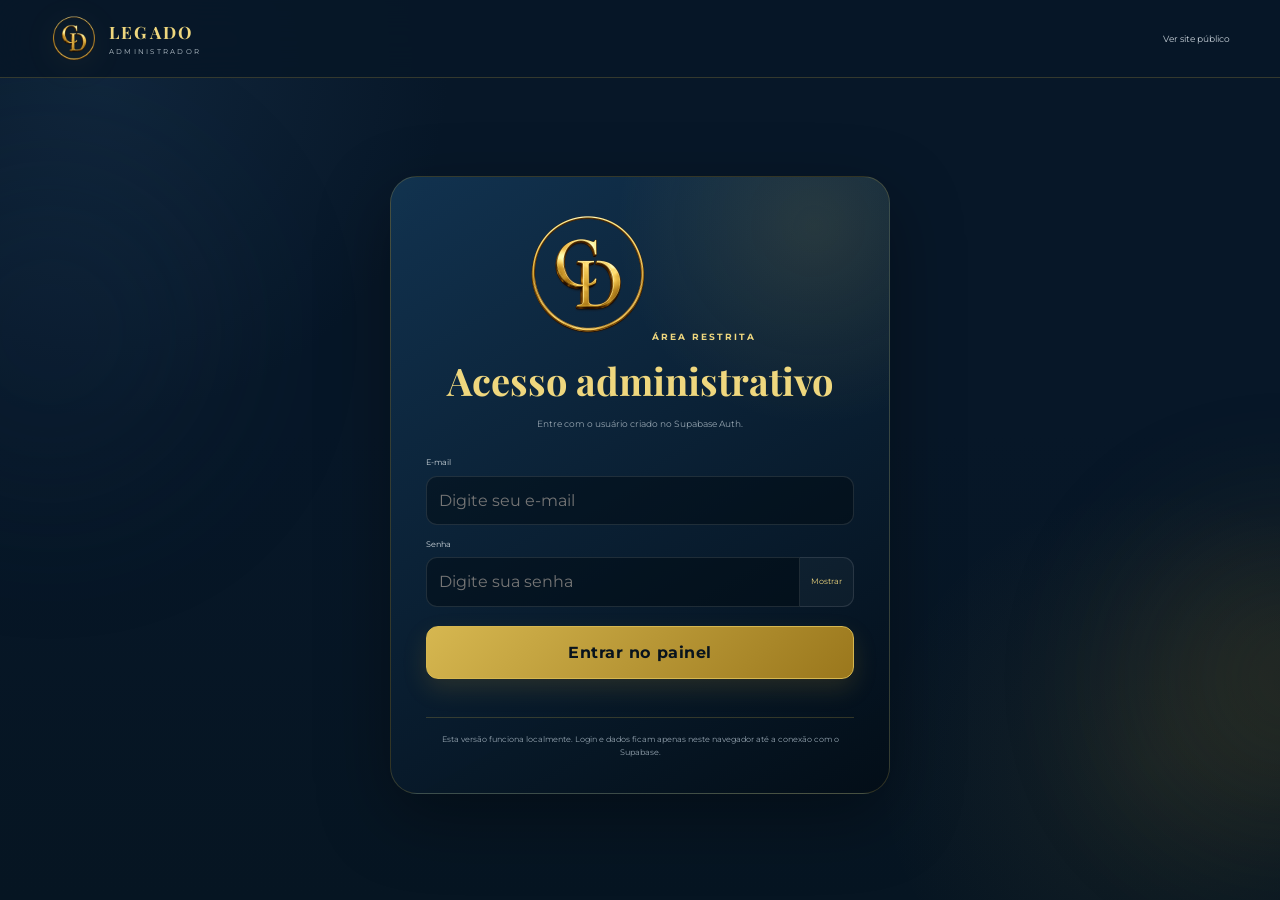
==== commit fd6bee89: "Add files via upload" ====
--- a/admin.html
+++ b/admin.html
@@ -89,6 +89,7 @@
         <div class="admin-content">
           <section class="admin-panel active" data-panel="overview">
             <div class="panel-heading"><div><span class="eyebrow">RESUMO</span><h2>Visão geral</h2><p>Acompanhe rapidamente a movimentação da agenda.</p></div><button class="button button-small" type="button" data-create-booking>Novo agendamento</button></div>
+            <div class="admin-help-strip"><span>Como usar</span><p>Comece o dia por aqui: confira pendentes, próximos clientes e faturamento. Use os atalhos para confirmar agenda, bloquear horários ou atualizar o site.</p></div>
             <div class="stats-grid">
               <article class="stat-card"><span>Hoje</span><strong id="statToday">0</strong><small>Atendimentos do dia</small></article>
               <article class="stat-card"><span>Pendentes</span><strong id="statPending">0</strong><small>Aguardando confirmação</small></article>
@@ -103,12 +104,14 @@
 
           <section class="admin-panel" data-panel="calendar">
             <div class="panel-heading calendar-heading"><div><span class="eyebrow">AGENDA VISUAL</span><h2>Calendário</h2><p>Alterne entre dia, semana e mês. Clique em um dia para abrir somente os agendamentos daquela data.</p></div><button class="button button-small" type="button" data-create-booking>Novo agendamento</button></div>
+            <div class="admin-help-grid compact"><article><strong>Dia</strong><p>Melhor para acompanhar a rotina de hoje.</p></article><article><strong>Semana</strong><p>Ajuda a ver espaços livres e dias cheios.</p></article><article><strong>Mês</strong><p>Clique em uma data para abrir a agenda daquele dia.</p></article></div>
             <div class="calendar-toolbar admin-card"><div class="calendar-nav"><button type="button" id="calendarPrev">←</button><button type="button" id="calendarToday">Hoje</button><button type="button" id="calendarNext">→</button></div><strong id="calendarPeriodLabel"></strong><div class="calendar-view-switch"><button class="active" type="button" data-calendar-view="day">Dia</button><button type="button" data-calendar-view="week">Semana</button><button type="button" data-calendar-view="month">Mês</button></div></div>
             <div class="calendar-shell" id="calendarView"></div>
           </section>
 
           <section class="admin-panel" data-panel="bookings">
             <div class="panel-heading"><div><span class="eyebrow">AGENDA</span><h2>Agendamentos</h2><p>Confirme, edite, conclua, cancele ou exclua os registros.</p></div><div class="heading-actions"><button class="button button-small button-secondary" type="button" id="exportBookings">Exportar CSV</button><button class="button button-small" type="button" data-create-booking>Novo</button></div></div>
+            <div class="admin-help-grid"><article><strong>Pendente</strong><p>Cliente escolheu horário no site. O horário já fica reservado.</p></article><article><strong>Confirmado</strong><p>Use depois de falar com o cliente ou validar internamente.</p></article><article><strong>Concluído</strong><p>Marque ao finalizar para entrar no faturamento.</p></article></div>
             <article class="booking-protection-notice"><span>✓</span><div><strong>Proteção contra horário duplicado</strong><p>Solicitações pendentes já reservam o horário. Ao confirmar, o sistema verifica novamente o mesmo profissional, data, duração e intervalo. Se houver concorrência, você escolhe qual cliente confirmar.</p></div></article>
             <div class="filters-card"><label class="search-field"><span>Buscar cliente</span><input id="bookingSearch" type="search" placeholder="Nome, telefone, código ou serviço" /></label><label><span>Data</span><input id="bookingDateFilter" type="date" /></label><label><span>Status</span><select id="bookingStatusFilter"><option value="all">Todos</option><option value="pending">Pendente</option><option value="confirmed">Confirmado</option><option value="completed">Concluído</option><option value="cancelled">Cancelado</option><option value="no_show">Não compareceu</option></select></label><button class="button button-secondary clear-filter" id="clearBookingFilters" type="button">Limpar</button></div>
             <div class="booking-table-card"><div class="booking-table" id="bookingTable"></div></div>
@@ -122,6 +125,7 @@
 
           <section class="admin-panel" data-panel="services">
             <div class="panel-heading"><div><span class="eyebrow">CATÁLOGO</span><h2>Serviços</h2><p>Defina duração numérica para o bloqueio inteligente da agenda.</p></div></div>
+            <div class="admin-help-grid"><article><strong>Duração manda na agenda</strong><p>Se o corte leva 45 minutos, o sistema bloqueia esse tempo automaticamente.</p></article><article><strong>Preço é opcional</strong><p>Se preço estiver zerado, o site pode mostrar como “a confirmar”.</p></article><article><strong>Desativar não apaga</strong><p>Serviço inativo some do site, mas continua salvo para usar depois.</p></article></div>
             <div class="management-grid">
               <form class="admin-card management-form" id="serviceForm" novalidate>
                 <input id="serviceId" type="hidden" />
@@ -151,6 +155,7 @@
 
           <section class="admin-panel" data-panel="portfolio">
             <div class="panel-heading"><div><span class="eyebrow">VITRINE DIGITAL</span><h2>Portfólio</h2><p>Cadastre as fotos e também todos os textos que vão aparecer para o cliente.</p></div><button class="button button-small button-secondary" type="button" id="resetPortfolioForm">Novo trabalho</button></div>
+            <div class="admin-help-strip"><span>Dica</span><p>Use fotos reais, bem iluminadas e com título curto. A foto de capa aparece na grade; as fotos extras aparecem quando o cliente abre o trabalho.</p></div>
 
             <form class="admin-card portfolio-section-copy-card" id="portfolioSectionTextForm">
               <div class="card-heading"><div><span class="eyebrow">TEXTOS DA SEÇÃO</span><h3>Apresentação do portfólio</h3><p>Esses textos aparecem acima de todos os trabalhos no site.</p></div></div>
@@ -205,6 +210,7 @@
 
           <section class="admin-panel" data-panel="testimonials">
             <div class="panel-heading"><div><span class="eyebrow">PROVA SOCIAL</span><h2>Avaliações</h2><p>Cadastre somente depoimentos reais autorizados pelos clientes.</p></div><button class="button button-small button-secondary" type="button" id="resetTestimonialForm">Novo depoimento</button></div>
+            <div class="admin-help-strip"><span>Importante</span><p>Publique apenas avaliações autorizadas. Use nome abreviado quando o cliente preferir privacidade, como “Carlos M.”.</p></div>
             <div class="management-grid">
               <form class="admin-card management-form" id="testimonialForm">
                 <div class="card-heading"><div><span class="eyebrow">DEPOIMENTO</span><h3 id="testimonialFormTitle">Adicionar avaliação</h3></div></div>
@@ -222,6 +228,7 @@
 
           <section class="admin-panel" data-panel="availability">
             <div class="panel-heading"><div><span class="eyebrow">DISPONIBILIDADE</span><h2>Horários de atendimento</h2><p>Configure expediente, intervalo, antecedência e bloqueios.</p></div></div>
+            <div class="admin-help-grid"><article><strong>Expediente</strong><p>Diz quais dias e horários podem aparecer para o cliente.</p></article><article><strong>Intervalo</strong><p>Define de quanto em quanto tempo os horários aparecem.</p></article><article><strong>Bloqueio</strong><p>Use para folgas, almoço, compromisso externo ou dia fechado.</p></article></div>
             <form class="admin-card schedule-form" id="availabilityForm">
               <div class="card-heading"><div><span class="eyebrow">GRADE SEMANAL</span><h3>Expediente por dia</h3></div></div>
               <div class="schedule-table"><div class="schedule-row schedule-header"><span>Dia</span><span>Aberto</span><span>Primeiro período</span><span>Segundo período</span></div><div id="weekdayRows"></div></div>
@@ -236,6 +243,7 @@
 
           <section class="admin-panel" data-panel="reports">
             <div class="panel-heading"><div><span class="eyebrow">RESULTADOS</span><h2>Relatórios</h2><p>Os valores consideram apenas atendimentos marcados como concluídos.</p></div><button class="button button-small button-secondary" type="button" id="exportReport">Exportar período</button></div>
+            <div class="admin-help-strip"><span>Leitura dos números</span><p>Para o faturamento aparecer corretamente, marque os agendamentos finalizados como “Concluído”. Pendentes e cancelados não entram no valor.</p></div>
             <div class="report-filters admin-card"><label><span>Data inicial</span><input id="reportStart" type="date" /></label><label><span>Data final</span><input id="reportEnd" type="date" /></label><button class="button button-secondary" type="button" id="applyReport">Atualizar</button></div>
             <div class="stats-grid report-stats"><article class="stat-card"><span>Atendimentos</span><strong id="reportCompleted">0</strong><small>Concluídos</small></article><article class="stat-card"><span>Faturamento</span><strong class="money-stat" id="reportRevenue">R$ 0</strong><small>No período</small></article><article class="stat-card"><span>Ticket médio</span><strong class="money-stat" id="reportTicket">R$ 0</strong><small>Por atendimento</small></article><article class="stat-card"><span>Cancelamentos/faltas</span><strong id="reportCancelled">0</strong><small>No período</small></article></div>
             <div class="reports-grid"><article class="admin-card"><div class="card-heading"><div><span class="eyebrow">SERVIÇOS</span><h3>Mais realizados</h3></div></div><div class="bar-report" id="servicesReport"></div></article><article class="admin-card"><div class="card-heading"><div><span class="eyebrow">HORÁRIOS</span><h3>Mais procurados</h3></div></div><div class="bar-report" id="timesReport"></div></article><article class="admin-card"><div class="card-heading"><div><span class="eyebrow">DIAS DA SEMANA</span><h3>Movimento</h3></div></div><div class="bar-report" id="weekdaysReport"></div></article><article class="admin-card"><div class="card-heading"><div><span class="eyebrow">STATUS</span><h3>Distribuição</h3></div></div><div class="bar-report" id="statusReport"></div></article></div>
@@ -272,8 +280,9 @@
 
           <section class="admin-panel" data-panel="settings">
             <div class="panel-heading"><div><span class="eyebrow">PERSONALIZAÇÃO</span><h2>Configurações</h2><p>Atualize o site, o acesso e mantenha uma cópia dos dados.</p></div></div>
+            <div class="admin-help-grid"><article><strong>Dados públicos</strong><p>Contato, endereço, história, equipe e textos que aparecem no site.</p></article><article><strong>Acesso</strong><p>Troque nome, e-mail e senha do painel local.</p></article><article><strong>Backup</strong><p>Baixe uma cópia antes de grandes mudanças.</p></article></div>
             <div class="management-grid">
-              <form class="admin-card management-form" id="businessSettingsForm"><div class="card-heading"><div><span class="eyebrow">DADOS DO NEGÓCIO</span><h3>Informações públicas</h3></div></div><div class="admin-field-grid"><label class="full"><span>Profissional principal</span><input id="settingProfessional" type="text" required /></label><label class="full"><span>Profissionais da agenda <small>(um por linha)</small></span><textarea id="settingBarbers" rows="4" placeholder="Gilliel Glaydson&#10;Outro barbeiro"></textarea></label><label><span>WhatsApp somente números</span><input id="settingWhatsappNumber" type="text" inputmode="numeric" required /></label><label><span>WhatsApp para exibição</span><input id="settingDisplayPhone" type="text" required /></label><label><span>Instagram</span><input id="settingInstagram" type="text" /></label><label><span>Link do Instagram</span><input id="settingInstagramUrl" type="url" /></label><label><span>Cidade</span><input id="settingCity" type="text" /></label><label class="full"><span>Endereço</span><input id="settingAddress" type="text" /></label><label><span>Dias exibidos</span><input id="settingBusinessDays" type="text" /></label><label><span>Horário exibido</span><input id="settingBusinessHours" type="text" /></label><label class="full"><span>Mensagem após o agendamento</span><textarea id="settingBookingMessage" rows="3"></textarea></label><label class="full"><span>Política de cancelamento</span><textarea id="settingCancellationPolicy" rows="3"></textarea></label><label class="full"><span>Link do Google Maps</span><input id="settingGoogleMapsUrl" type="url" placeholder="https://maps.google.com/..." /></label><div class="settings-divider full"><span>Apresentação e portfólio</span></div><label class="full"><span>Título da seção Sobre</span><input id="settingAboutTitle" type="text" /></label><label class="full"><span>Texto sobre a barbearia</span><textarea id="settingAboutText" rows="4"></textarea></label><label class="full"><span>Biografia do profissional</span><textarea id="settingProfessionalBio" rows="4"></textarea></label><label class="full"><span>Título do portfólio</span><input id="settingPortfolioTitle" type="text" /></label><label class="full"><span>Descrição do portfólio</span><textarea id="settingPortfolioText" rows="3"></textarea></label><label class="full"><span>Título das avaliações</span><input id="settingTestimonialsTitle" type="text" /></label><label class="full"><span>Descrição das avaliações</span><textarea id="settingTestimonialsText" rows="3"></textarea></label><div class="settings-divider full"><span>Foto do profissional</span></div><div class="profile-photo-editor full"><div class="profile-photo-preview"><img id="settingProfessionalPhotoPreview" src="assets/gilliel-apresentacao.webp" alt="Prévia da foto profissional" /></div><div><label class="button button-secondary file-button">Escolher foto<input id="settingProfessionalPhotoFile" type="file" accept="image/jpeg,image/png,image/webp" /></label><button class="danger-link" id="removeProfessionalPhoto" type="button">Usar logo como foto</button><input id="settingProfessionalPhoto" type="hidden" /></div></div><div class="settings-divider full"><span>Sinal por Pix</span></div><label class="toggle-label full"><input id="settingDepositEnabled" type="checkbox" /><span>Exibir instruções de sinal após o agendamento</span></label><label><span>Valor do sinal</span><input id="settingDepositAmount" type="number" min="0" step="0.01" /></label><label><span>Chave Pix</span><input id="settingPixKey" type="text" /></label><label class="full"><span>Mensagem sobre o sinal</span><textarea id="settingDepositMessage" rows="3"></textarea></label><div class="settings-divider full"><span>Fidelidade</span></div><label class="toggle-label full"><input id="settingLoyaltyEnabled" type="checkbox" /><span>Exibir progresso de fidelidade no cadastro dos clientes</span></label><label><span>Meta de atendimentos</span><input id="settingLoyaltyGoal" type="number" min="1" max="100" /></label><label><span>Benefício</span><input id="settingLoyaltyReward" type="text" /></label><label class="toggle-label full"><input id="settingShowPrices" type="checkbox" /><span>Exibir preços no site</span></label></div><button class="button" type="submit">Salvar informações</button></form>
+              <form class="admin-card management-form" id="businessSettingsForm"><div class="card-heading"><div><span class="eyebrow">DADOS DO NEGÓCIO</span><h3>Informações públicas</h3></div></div><div class="admin-field-grid"><div class="settings-divider full"><span>Contato</span></div><label><span>WhatsApp somente números</span><input id="settingWhatsappNumber" type="text" inputmode="numeric" autocomplete="tel" placeholder="556499886880" required /></label><label><span>WhatsApp para exibição</span><input id="settingDisplayPhone" type="text" autocomplete="tel" placeholder="+55 (64) 9988-6880" required /></label><label><span>Instagram</span><input id="settingInstagram" type="text" /></label><label><span>Link do Instagram</span><input id="settingInstagramUrl" type="url" /></label><div class="settings-divider full"><span>Equipe</span></div><label class="full"><span>Profissional principal</span><input id="settingProfessional" type="text" required /></label><label class="full"><span>Profissionais da agenda <small>(um por linha)</small></span><textarea id="settingBarbers" rows="3" placeholder="Gilliel Glaydson&#10;Outro barbeiro"></textarea></label><label><span>Cidade</span><input id="settingCity" type="text" /></label><label class="full"><span>Endereço</span><input id="settingAddress" type="text" /></label><label><span>Dias exibidos</span><input id="settingBusinessDays" type="text" /></label><label><span>Horário exibido</span><input id="settingBusinessHours" type="text" /></label><label class="full"><span>Mensagem após o agendamento</span><textarea id="settingBookingMessage" rows="3"></textarea></label><label class="full"><span>Política de cancelamento</span><textarea id="settingCancellationPolicy" rows="3"></textarea></label><label class="full"><span>Link do Google Maps</span><input id="settingGoogleMapsUrl" type="url" placeholder="https://maps.google.com/..." /></label><div class="settings-divider full"><span>Apresentação e portfólio</span></div><label class="full"><span>Título da seção Sobre</span><input id="settingAboutTitle" type="text" /></label><label class="full"><span>Texto sobre a barbearia</span><textarea id="settingAboutText" rows="4"></textarea></label><label class="full"><span>Biografia do profissional</span><textarea id="settingProfessionalBio" rows="4"></textarea></label><label class="full"><span>Título do portfólio</span><input id="settingPortfolioTitle" type="text" /></label><label class="full"><span>Descrição do portfólio</span><textarea id="settingPortfolioText" rows="3"></textarea></label><label class="full"><span>Título das avaliações</span><input id="settingTestimonialsTitle" type="text" /></label><label class="full"><span>Descrição das avaliações</span><textarea id="settingTestimonialsText" rows="3"></textarea></label><div class="settings-divider full"><span>Foto do profissional</span></div><div class="profile-photo-editor full"><div class="profile-photo-preview"><img id="settingProfessionalPhotoPreview" src="assets/gilliel-apresentacao.webp" alt="Prévia da foto profissional" /></div><div><label class="button button-secondary file-button">Escolher foto<input id="settingProfessionalPhotoFile" type="file" accept="image/jpeg,image/png,image/webp" /></label><button class="danger-link" id="removeProfessionalPhoto" type="button">Usar logo como foto</button><input id="settingProfessionalPhoto" type="hidden" /></div></div><div class="settings-divider full"><span>Sinal por Pix</span></div><label class="toggle-label full"><input id="settingDepositEnabled" type="checkbox" /><span>Exibir instruções de sinal após o agendamento</span></label><label><span>Valor do sinal</span><input id="settingDepositAmount" type="number" min="0" step="0.01" /></label><label><span>Chave Pix</span><input id="settingPixKey" type="text" /></label><label class="full"><span>Mensagem sobre o sinal</span><textarea id="settingDepositMessage" rows="3"></textarea></label><div class="settings-divider full"><span>Fidelidade</span></div><label class="toggle-label full"><input id="settingLoyaltyEnabled" type="checkbox" /><span>Exibir progresso de fidelidade no cadastro dos clientes</span></label><label><span>Meta de atendimentos</span><input id="settingLoyaltyGoal" type="number" min="1" max="100" /></label><label><span>Benefício</span><input id="settingLoyaltyReward" type="text" /></label><label class="toggle-label full"><input id="settingShowPrices" type="checkbox" /><span>Exibir preços no site</span></label></div><button class="button" type="submit">Salvar informações</button></form>
               <div class="settings-stack">
                 <form class="admin-card management-form" id="credentialsForm"><div class="card-heading"><div><span class="eyebrow">SEGURANÇA LOCAL</span><h3>Acesso administrativo</h3></div></div><label><span>Nome do administrador</span><input id="credentialName" type="text" required /></label><label><span>E-mail</span><input id="credentialEmail" type="email" required /></label><label><span>Nova senha <small>(deixe vazio para manter)</small></span><div class="password-field"><input id="credentialPassword" type="password" minlength="6" /><button type="button" data-toggle-password="credentialPassword">Mostrar</button></div></label><label><span>Confirmar nova senha</span><div class="password-field"><input id="credentialPasswordConfirm" type="password" minlength="6" /><button type="button" data-toggle-password="credentialPasswordConfirm">Mostrar</button></div></label><button class="button" type="submit">Atualizar acesso</button><p class="security-note">A proteção local não substitui autenticação segura em banco de dados.</p></form>
                 <article class="admin-card backup-card"><div class="card-heading"><div><span class="eyebrow">SEGURANÇA DOS DADOS</span><h3>Backup e restauração</h3></div></div><p>Exporte um arquivo com agendamentos, serviços, horários e configurações. Guarde-o em local seguro.</p><div class="form-actions"><button class="button" type="button" id="exportBackup">Baixar backup</button><label class="button button-secondary file-button">Restaurar backup<input id="importBackup" type="file" accept="application/json" /></label></div><button class="danger-link" type="button" id="resetDemoData">Apagar todos os dados deste navegador</button></article><article class="admin-card integration-card"><div class="card-heading"><div><span class="eyebrow">PRONTO PARA A PRÓXIMA ETAPA</span><h3>Integração com Supabase</h3></div><span class="integration-status">Preparado</span></div><p>O projeto inclui o modelo do banco, políticas de segurança e um guia para conectar agenda, login, portfólio e avaliações quando as credenciais forem informadas.</p><div class="integration-checklist"><span>✓ Estrutura SQL incluída</span><span>✓ Tabelas previstas</span><span>✓ Regras de acesso documentadas</span><span>✓ Dados locais exportáveis</span></div><a class="button button-secondary" href="SUPABASE-SETUP.md" download>Ver guia técnico</a></article>
--- a/styles.css
+++ b/styles.css
@@ -74,3 +74,376 @@
 @media(max-width:620px){.tutorial-steps{grid-template-columns:1fr}.tutorial-step{min-height:auto}.tutorial-callout{padding:22px}.tutorial-actions{display:grid;width:100%}.tutorial-actions .button{width:100%}}
 
 .confirmation-pending-note{margin:-8px 0 18px;color:#b8c5ce;font-size:10px;line-height:1.7;text-align:center}
+
+/* Ajuste final mobile: evita tela encolhida e deixa o site confortável no telefone. */
+@media(max-width:700px){
+  html,body{width:100%;max-width:100%;overflow-x:hidden}
+  body{font-size:16px}
+  .site-header{width:100%;min-width:0}
+  .brand{min-width:0}.brand strong{font-size:16px}.brand small{letter-spacing:.28em}
+  .hero,.section,.booking-section,.legal-page{width:100%;max-width:100%;padding-left:18px;padding-right:18px;margin-left:0;margin-right:0}
+  .hero{display:block;padding-top:44px}.hero-copy{text-align:left}.hero-copy h1{font-size:42px;line-height:1.02}.hero-copy>p{font-size:14px;line-height:1.7}
+  .hero-mark{min-height:240px}.hero-mark img{width:min(78vw,300px)}.logo-halo{width:min(82vw,330px)}
+  .section-heading h2,.booking-intro h2,.experience-card h2,.about-copy h2{font-size:34px;line-height:1.08}
+  .section-heading p,.booking-intro>p,.experience-card p,.about-copy>p{font-size:13px;line-height:1.7}
+  .services-grid,.about-section,.tutorial-steps,.visit-grid,.testimonials-grid,.faq-grid,.manage-grid,.field-grid,.choice-grid{grid-template-columns:1fr!important}
+  .about-media{min-height:auto}.about-photo-frame{width:100%;max-width:none;aspect-ratio:4/5}.about-photo-frame span{left:16px;right:16px;letter-spacing:.18em}
+  .professional-card{grid-template-columns:48px minmax(0,1fr)}.professional-monogram{width:48px;height:48px}
+  .booking-card{width:100%;max-width:100%;border-radius:18px}.steps{grid-template-columns:repeat(4,1fr);gap:6px;padding:14px 10px}.steps i{display:none}.step span{width:34px;height:34px}.form-step{padding:20px 14px}.form-title h3{font-size:24px}.form-title p{font-size:11px;line-height:1.5}
+  .date-strip{grid-template-columns:repeat(2,minmax(0,1fr));max-height:none;padding-right:0}.date-button,.time-button{min-height:72px}.time-grid{grid-template-columns:repeat(2,minmax(0,1fr))}
+  .date-picker-label{max-width:none}.field-grid input,.field-grid select,.field-grid textarea,.lookup-card input{min-height:48px;font-size:16px}
+  .form-footer{grid-template-columns:1fr;align-items:stretch}.summary-mini{grid-column:auto;grid-row:auto;font-size:11px;text-align:left}.form-footer .button{width:100%;min-height:48px;font-size:11px}
+  .portfolio-grid{grid-template-columns:1fr!important}.portfolio-card,.portfolio-card.featured{min-height:330px}.portfolio-card-content{left:16px;right:16px;bottom:17px}.portfolio-card-content h3{font-size:24px}.portfolio-footer,.testimonial-cta,.tutorial-callout{display:grid;align-items:stretch}.portfolio-footer .button,.testimonial-cta .button,.tutorial-actions .button{width:100%}
+  .portfolio-lightbox-card{width:100%;grid-template-columns:1fr}.portfolio-lightbox-media>img,.portfolio-lightbox-card>img{min-height:260px;height:40vh}.lightbox-thumbnails{overflow-x:auto;flex-wrap:nowrap}.lightbox-thumb{flex:0 0 56px}
+  .client-booking-head,.experience-card{display:grid}.client-booking-details{grid-template-columns:1fr!important}.client-actions,.modal-actions,.hero-actions,.about-actions,.experience-actions,.tutorial-actions{display:grid;grid-template-columns:1fr}.button{width:100%;min-height:48px}
+  .visit-card,.testimonial-card,.tutorial-step{min-height:auto;padding:20px}.floating-whatsapp{display:none}footer{grid-template-columns:1fr!important;padding-left:18px;padding-right:18px;padding-bottom:88px}
+  .modal{padding:10px}.modal-card{width:100%;border-radius:18px;padding:22px 16px}.toast{left:12px;right:12px;bottom:78px;max-width:none;font-size:11px}
+}
+@media(max-width:380px){
+  .hero-copy h1{font-size:36px}.section-heading h2,.booking-intro h2,.experience-card h2,.about-copy h2{font-size:30px}
+  .date-strip,.time-grid{grid-template-columns:1fr}.steps{padding-left:6px;padding-right:6px}.step span{width:30px;height:30px}
+}
+
+/* Acabamento premium e fluxo mobile compacto */
+.brand img{animation:logoFloat 5.8s ease-in-out infinite}
+@keyframes logoFloat{0%,100%{transform:translateY(0)}50%{transform:translateY(-4px)}}
+.main-nav a.active{color:var(--gold-light)}
+.main-nav a.active:after{content:"";display:block;height:1px;margin-top:5px;background:linear-gradient(90deg,transparent,var(--gold-light),transparent)}
+.service-card{min-height:230px;padding:20px;gap:13px}
+.service-card img{width:68px;height:68px;margin-bottom:4px}
+.service-card>span{padding-top:13px}
+.service-select-cta{margin-top:0;display:inline-flex;align-items:center;justify-content:center;min-height:38px;border-radius:10px;background:rgba(239,215,126,.12);border:1px solid rgba(239,215,126,.34);color:var(--gold-light);font-size:8px;text-transform:uppercase;letter-spacing:.12em}
+.service-card:hover .service-select-cta,.service-card:active .service-select-cta{background:linear-gradient(135deg,#d6b750,#9a771c);color:#07131d}
+.time-grid{grid-template-columns:1fr}
+.time-context{grid-column:1/-1;position:sticky;top:92px;z-index:2;display:flex;justify-content:space-between;gap:12px;align-items:center;padding:12px 14px;border:1px solid rgba(239,215,126,.24);border-radius:13px;background:rgba(5,18,31,.94);backdrop-filter:blur(12px)}
+.time-context strong{font-family:var(--serif);color:var(--gold-light);font-size:18px}
+.time-context span{font-size:8px;color:var(--muted)}
+.time-period{display:grid;gap:9px}
+.time-period h4{font-family:var(--serif);font-size:19px;color:#f1e3b3;margin:4px 0}
+.time-period-grid{display:grid;grid-template-columns:repeat(4,minmax(0,1fr));gap:9px}
+.time-button{transition:transform .18s,border-color .18s,background .18s,box-shadow .18s}
+.time-button:hover,.time-button:active{transform:translateY(-2px);border-color:rgba(239,215,126,.45)}
+.time-button.selected{box-shadow:0 0 0 1px rgba(239,215,126,.32),0 12px 26px rgba(0,0,0,.2)}
+.lookup-card,.lookup-result{min-height:0;padding:20px}
+.manage-section{padding-top:55px}
+footer{padding-top:34px;padding-bottom:22px}
+.floating-whatsapp{bottom:96px;animation:whatsappPulse 3.6s ease-in-out infinite}
+@keyframes whatsappPulse{0%,100%{box-shadow:0 16px 38px rgba(0,0,0,.38)}50%{box-shadow:0 16px 38px rgba(0,0,0,.38),0 0 0 8px rgba(239,215,126,.08)}}
+.mobile-booking-cta{min-height:44px;left:12px;right:12px;bottom:calc(10px + env(safe-area-inset-bottom));border-radius:12px;transform:translateY(0);opacity:1;transition:transform .24s ease,opacity .24s ease}
+.mobile-booking-cta.is-hidden{transform:translateY(calc(120% + env(safe-area-inset-bottom)));opacity:0;pointer-events:none}
+
+@media(max-width:850px){
+  .main-nav{display:flex;opacity:0;transform:translateY(-8px) scale(.98);pointer-events:none;transition:opacity .22s ease,transform .22s ease;backdrop-filter:blur(18px);background:rgba(7,24,39,.88)}
+  .main-nav.open{opacity:1;transform:none;pointer-events:auto}
+  .main-nav a.active{background:rgba(215,180,74,.1)}
+  .time-period-grid{grid-template-columns:repeat(3,minmax(0,1fr))}
+}
+@media(max-width:700px){
+  body{padding-bottom:calc(62px + env(safe-area-inset-bottom))}
+  .hero,.section,.booking-section{padding-top:48px;padding-bottom:48px}
+  .section-heading{margin-bottom:24px}
+  .services-grid{gap:11px}
+  .service-card{min-height:0;padding:16px;border-radius:16px;grid-template-columns:58px minmax(0,1fr);display:grid;align-items:center}
+  .service-card img{width:54px;height:54px;margin:0}
+  .service-card>div{min-width:0}.service-card h3{font-size:20px}.service-card p{font-size:10px;line-height:1.5}
+  .service-card>span,.service-select-cta{grid-column:1/-1}
+  .tutorial-step{grid-template-columns:42px minmax(0,1fr);gap:13px;padding:16px}.tutorial-number{font-size:26px}.tutorial-step h3{font-size:20px}.tutorial-step p{font-size:10px;line-height:1.55}
+  .time-context{position:static;display:grid;gap:3px}.time-period-grid{grid-template-columns:repeat(2,minmax(0,1fr))}.time-button{min-height:62px}
+  .lookup-card,.lookup-result{padding:16px;border-radius:17px}.empty-state{min-height:130px}.empty-state p{font-size:10px}
+  footer{gap:18px;padding-top:28px;padding-bottom:76px}.footer-brand img{width:58px}
+  .mobile-booking-cta{display:flex;font-size:9px;letter-spacing:.03em}
+}
+@media(max-width:380px){.time-period-grid{grid-template-columns:1fr}.service-card{grid-template-columns:1fr}.service-card img{width:58px;height:58px}}
+
+@media(max-width:700px){
+  .floating-whatsapp{display:grid;right:14px;bottom:calc(68px + env(safe-area-inset-bottom));width:48px;height:48px}
+  .floating-whatsapp small{display:none}
+}
+
+/* Enquadramento premium definitivo */
+:root{--page-max:1180px;--page-gutter:clamp(18px,4vw,48px);--panel-radius:18px}
+body{line-height:1.45}
+.site-header{height:78px;padding-left:max(18px,calc((100vw - var(--page-max))/2));padding-right:max(18px,calc((100vw - var(--page-max))/2));gap:18px}
+.brand img{width:48px;height:48px}.brand strong{font-size:17px}.brand small{letter-spacing:.32em}
+.main-nav{gap:14px}.main-nav a{font-size:8px;white-space:nowrap}
+.header-cta{padding:10px 14px}
+.hero,.section,.booking-section,.legal-page{width:min(var(--page-max),calc(100% - 40px));max-width:var(--page-max);margin-left:auto;margin-right:auto;padding-left:0;padding-right:0}
+.hero{min-height:auto;padding-top:72px;padding-bottom:68px;grid-template-columns:minmax(0,1.04fr) minmax(320px,.82fr);gap:clamp(32px,5vw,70px)}
+.hero-copy{text-align:left}.hero-copy h1{font-size:clamp(48px,5.4vw,76px);max-width:680px}.hero-copy>p{font-size:13px;max-width:560px}
+.hero-actions{gap:12px;margin:26px 0 30px}.trust-row{max-width:620px}
+.hero-mark{min-height:430px}.hero-mark img{width:min(78%,360px)}.logo-halo{width:min(78%,390px)}
+.section,.booking-section{padding-top:72px;padding-bottom:72px}
+.section-heading{max-width:680px;margin-bottom:28px}.section-heading h2,.booking-intro h2,.experience-card h2{font-size:clamp(34px,3.6vw,50px)}.section-heading p,.booking-intro>p,.experience-card p{font-size:11px}
+.services-grid{grid-template-columns:repeat(4,minmax(0,1fr));gap:13px}
+.service-card{min-height:0;border-radius:var(--panel-radius);padding:18px}.service-card img{width:58px;height:58px}.service-card h3{font-size:21px}.service-card p{font-size:9px;line-height:1.55}
+.tutorial-steps{grid-template-columns:repeat(3,minmax(0,1fr));gap:13px}.tutorial-step{min-height:0;border-radius:var(--panel-radius);padding:18px;gap:13px}.tutorial-number{font-size:28px}.tutorial-step h3{font-size:20px}.tutorial-step p{font-size:9px;line-height:1.6}.tutorial-callout{border-radius:var(--panel-radius);padding:20px}
+.about-section{grid-template-columns:minmax(300px,.86fr) minmax(0,1fr);gap:clamp(28px,5vw,66px)}.about-media{min-height:0}.about-photo-frame{width:min(100%,410px)}
+.portfolio-grid{grid-template-columns:repeat(3,minmax(0,1fr));gap:14px}.portfolio-card,.portfolio-card.featured{min-height:340px;border-radius:var(--panel-radius)}.portfolio-card-content{left:18px;right:18px;bottom:18px}.portfolio-card-content h3{font-size:24px}
+.testimonials-grid{grid-template-columns:repeat(3,minmax(0,1fr));gap:14px}.testimonial-card{min-height:0;border-radius:var(--panel-radius);padding:20px}.testimonial-card blockquote{font-size:17px;margin:14px 0 18px}
+.visit-grid{grid-template-columns:repeat(3,minmax(0,1fr));gap:14px}.visit-card{min-height:0;border-radius:var(--panel-radius);padding:20px}
+.booking-section{grid-template-columns:minmax(260px,.56fr) minmax(0,1fr);gap:32px;align-items:start}.booking-intro{top:100px}.booking-card{border-radius:22px}.steps{padding:18px 22px}.form-step{padding:26px}.form-title{margin-bottom:18px}.choice-grid{gap:10px}.date-strip{grid-template-columns:repeat(5,minmax(0,1fr));max-height:none}.date-button{min-height:74px}.time-period-grid{grid-template-columns:repeat(4,minmax(0,1fr))}.form-footer{padding:17px 22px}
+.manage-grid{grid-template-columns:minmax(260px,.78fr) minmax(0,1.22fr);gap:16px}.lookup-card,.lookup-result{border-radius:var(--panel-radius);padding:18px}.client-booking-details{grid-template-columns:repeat(3,minmax(0,1fr))}
+.experience-card{border-radius:22px;padding:34px 36px}
+footer{padding-left:max(20px,calc((100vw - var(--page-max))/2));padding-right:max(20px,calc((100vw - var(--page-max))/2));grid-template-columns:1.2fr repeat(3,minmax(0,1fr));gap:24px}
+
+@media(max-width:1120px){
+  .site-header{height:74px}.business-status,.header-cta{display:none}.menu-button{display:block}
+  .main-nav{display:flex;position:absolute;left:18px;right:18px;top:66px;flex-direction:column;align-items:stretch;gap:4px;opacity:0;transform:translateY(-8px) scale(.98);pointer-events:none;border:1px solid var(--line);border-radius:16px;padding:10px;background:rgba(7,24,39,.93);backdrop-filter:blur(18px);box-shadow:var(--shadow)}
+  .main-nav.open{opacity:1;transform:none;pointer-events:auto}.main-nav a{padding:12px;border-radius:10px}
+  .hero{grid-template-columns:1fr}.hero-mark{min-height:330px}.hero-copy>p,.trust-row{margin-left:0;margin-right:0}
+  .services-grid,.portfolio-grid,.testimonials-grid,.visit-grid{grid-template-columns:repeat(2,minmax(0,1fr))}
+  .booking-section{grid-template-columns:1fr}.booking-intro{position:static}.manage-grid{grid-template-columns:1fr}
+}
+@media(max-width:720px){
+  body{font-size:16px;padding-bottom:calc(64px + env(safe-area-inset-bottom))}
+  .site-header{height:68px;padding-left:14px;padding-right:14px}.brand{min-width:0}.brand img{width:44px;height:44px}.brand strong{font-size:15px}.brand small{letter-spacing:.24em}.menu-button{width:40px;height:40px}
+  .hero,.section,.booking-section,.legal-page{width:calc(100% - 28px);padding-top:42px;padding-bottom:42px}
+  .hero{display:grid;gap:18px}.hero-copy h1{font-size:38px;line-height:1.03;margin:12px 0 14px}.hero-copy>p{font-size:13px}.hero-actions{display:grid;margin:20px 0}.hero-actions .button,.hero-actions .text-link{width:100%;justify-content:center}.trust-row{grid-template-columns:1fr;gap:8px}.trust-row div{padding-top:11px}
+  .hero-mark{min-height:220px}.hero-mark img{width:min(72vw,245px)}.hero-stamp{right:auto;left:50%;bottom:2px;transform:translateX(-50%);white-space:nowrap}
+  .section-heading{margin-bottom:20px}.section-heading h2,.booking-intro h2,.experience-card h2,.about-copy h2{font-size:30px}.section-heading p,.booking-intro>p,.about-copy>p{font-size:12px}
+  .services-grid,.portfolio-grid,.testimonials-grid,.visit-grid,.tutorial-steps,.faq-grid,.field-grid,.choice-grid{grid-template-columns:1fr!important}
+  .service-card{display:grid;grid-template-columns:52px minmax(0,1fr);gap:12px;padding:15px;align-items:center}.service-card img{width:50px;height:50px}.service-card h3{font-size:19px}.service-card p{font-size:10px}.service-card>span,.service-select-cta{grid-column:1/-1}
+  .tutorial-step{grid-template-columns:38px minmax(0,1fr);padding:15px}.tutorial-callout{display:grid;padding:18px}.tutorial-actions{display:grid;width:100%}
+  .about-section{grid-template-columns:1fr}.about-photo-frame{width:100%;aspect-ratio:4/5}.professional-card{grid-template-columns:48px minmax(0,1fr)}
+  .portfolio-card,.portfolio-card.featured{min-height:300px}.portfolio-footer,.testimonial-cta{display:grid;align-items:stretch}.portfolio-footer .button,.testimonial-cta .button{width:100%}
+  .booking-card{border-radius:18px}.steps{grid-template-columns:repeat(4,1fr);gap:6px;padding:12px}.steps i,.step small{display:none}.step span{width:32px;height:32px}.form-step{padding:18px 14px}.form-title{gap:10px}.form-title>span{font-size:24px}.form-title h3{font-size:22px}
+  .date-strip{grid-template-columns:repeat(2,minmax(0,1fr))}.date-button{min-height:66px}.time-context{position:static;display:grid}.time-period-grid{grid-template-columns:repeat(2,minmax(0,1fr))}.time-button{min-height:60px}
+  .form-footer{grid-template-columns:1fr;padding:14px}.summary-mini{text-align:left;font-size:11px}.form-footer .button,.button{width:100%;min-height:46px}
+  .client-booking-head,.experience-card{display:grid}.client-booking-details{grid-template-columns:1fr!important}.client-actions,.modal-actions,.about-actions,.experience-actions{display:grid;grid-template-columns:1fr}
+  footer{grid-template-columns:1fr;padding-left:14px;padding-right:14px;padding-bottom:82px;gap:16px}.footer-brand img{width:56px}
+  .mobile-booking-cta{display:flex;left:12px;right:12px;min-height:42px}.floating-whatsapp{display:grid;right:14px;bottom:calc(66px + env(safe-area-inset-bottom));width:46px;height:46px}.floating-whatsapp small{display:none}
+}
+@media(max-width:390px){
+  .hero-copy h1{font-size:34px}.section-heading h2,.booking-intro h2,.experience-card h2,.about-copy h2{font-size:28px}
+  .date-strip,.time-period-grid{grid-template-columns:1fr}.service-card{grid-template-columns:1fr}.service-card img{width:54px;height:54px}
+}
+
+/* Experiência de aplicativo: menos conteúdo visível, mais foco no agendamento */
+main{display:flex;flex-direction:column}
+#inicio{order:1}#servicos{order:2}#agendar{order:3}#avaliacoes{order:4}#visite{order:5}#duvidas{order:6}#meus-horarios{order:7}
+.tutorial-section,.about-section,.portfolio-section,.experience-section{display:none!important}
+.main-nav a[href="#como-usar"],.main-nav a[href="#sobre"],.main-nav a[href="#portfolio"],.main-nav a[href="#meus-horarios"],.main-nav a[href="#duvidas"]{display:none}
+.hero{padding-top:50px;padding-bottom:44px}
+.hero-copy h1{font-size:clamp(42px,4.8vw,64px)}
+.hero-copy>p{max-width:500px}
+.hero-mark{min-height:300px}
+.trust-row div{padding-top:14px}
+.section,.booking-section{padding-top:48px;padding-bottom:48px}
+.section-heading{margin-bottom:18px}
+.section-heading h2,.booking-intro h2,.experience-card h2{font-size:clamp(30px,3vw,42px)}
+.services-grid{grid-template-columns:repeat(4,minmax(0,1fr));gap:10px}
+.service-card{padding:14px;gap:9px}
+.service-card p{display:none}
+.service-card:focus-within p,.service-card:hover p{display:block}
+.service-card>span{border-top:0;padding-top:2px;font-size:8px}
+.service-select-cta{min-height:32px;font-size:7px}
+.booking-section{grid-template-columns:minmax(220px,.44fr) minmax(0,1fr);gap:22px}
+.booking-intro p{max-width:380px}
+.booking-perks{margin:16px 0;gap:7px}.booking-perks span{font-size:8px}
+.notice-card{padding:10px 12px}.notice-card p{font-size:8px}
+.booking-card{border-radius:18px;box-shadow:0 18px 45px rgba(0,0,0,.24)}
+.steps{padding:14px 18px}
+.form-step{padding:20px}
+.form-title{margin-bottom:14px}.form-title>span{font-size:23px}.form-title h3{font-size:22px}.form-title p{font-size:8px}
+.choice-grid{grid-template-columns:repeat(2,minmax(0,1fr));gap:8px}
+.choice{padding:13px;border-radius:12px}.choice strong{font-size:15px}.choice small{font-size:7px}
+.date-strip{grid-template-columns:repeat(7,minmax(0,1fr));gap:7px}
+.date-button{min-height:58px;border-radius:11px}.date-button strong{font-size:18px}
+.date-picker-label{margin-top:10px}
+.time-context{padding:10px 12px}.time-period{gap:7px}.time-period h4{font-size:16px}.time-period-grid{gap:7px}
+.time-button{min-height:54px;font-size:12px;border-radius:11px}
+.form-footer{padding:12px 16px}
+.summary-mini{font-size:8px}
+.booking-review{margin-bottom:14px;padding:14px;border:1px solid rgba(239,215,126,.28);border-radius:14px;background:linear-gradient(145deg,rgba(215,180,74,.08),rgba(3,14,24,.34));display:grid;gap:11px}
+.booking-review>strong{font-family:var(--serif);font-size:18px;color:var(--gold-light)}
+.booking-review>p{margin:0;color:var(--muted);font-size:9px;line-height:1.5}
+.booking-review-head{display:flex;justify-content:space-between;gap:12px;align-items:center}
+.booking-review-head span{font-size:7px;letter-spacing:.14em;color:var(--gold-light)}
+.booking-review-head strong{font-family:var(--serif);font-size:24px;color:#fff;white-space:nowrap}
+.booking-review-grid{display:grid;grid-template-columns:repeat(4,minmax(0,1fr));gap:8px}
+.booking-review-grid div{border:1px solid var(--soft-line);border-radius:10px;padding:9px;background:rgba(255,255,255,.025)}
+.booking-review-grid small{display:block;font-size:6px;color:var(--muted);text-transform:uppercase;letter-spacing:.08em;margin-bottom:4px}
+.booking-review-grid b{display:block;font-size:9px;color:#e9eef1;line-height:1.25}
+.testimonials-grid{display:flex!important;grid-template-columns:none!important;overflow:hidden;scroll-snap-type:x mandatory;scroll-behavior:smooth;gap:0;border:1px solid var(--line);border-radius:18px;background:rgba(7,24,39,.55)}
+.testimonial-card{flex:0 0 100%;scroll-snap-align:start;border:0;border-radius:0;background:transparent;min-height:160px;padding:22px 24px}
+.testimonial-card blockquote{font-size:16px;line-height:1.45;margin:12px 0 16px}
+.testimonial-cta{display:flex;margin-top:12px;padding:14px 16px;border-radius:16px}
+.testimonial-cta h3{font-size:20px;margin:4px 0}.testimonial-cta p{font-size:8px}
+.testimonial-cta .button{min-height:38px;padding:10px 13px;font-size:8px}
+.testimonial-invite blockquote{max-width:760px}
+.visit-grid{grid-template-columns:repeat(3,minmax(0,1fr));gap:10px}
+.visit-card{padding:16px}.visit-icon{width:38px;height:38px;margin-bottom:12px}.visit-card h3{font-size:19px}.visit-card p{font-size:8px}
+.faq-section{padding-top:24px}.faq-section .section-heading{display:none}.faq-grid{max-width:760px;grid-template-columns:1fr}.faq-grid details{border-radius:12px}.faq-grid summary{padding:14px 28px 14px 0;font-size:15px}
+.manage-section{padding-top:24px}.manage-section .section-heading h2{font-size:28px}.manage-section .section-heading p{display:none}
+.mobile-booking-cta{min-height:36px;font-size:8px;box-shadow:0 8px 24px rgba(0,0,0,.28);left:18px;right:18px}
+
+@media(max-width:1120px){
+  .booking-section{grid-template-columns:1fr}
+  .booking-intro{display:grid;grid-template-columns:1fr auto;gap:16px;align-items:end}
+  .booking-intro .notice-card{display:none}
+  .services-grid{grid-template-columns:repeat(3,minmax(0,1fr))}
+}
+@media(max-width:720px){
+  #meus-horarios{display:none}
+  .hero,.section,.booking-section{padding-top:30px;padding-bottom:30px}
+  .hero{gap:10px}.hero-copy h1{font-size:32px}.hero-copy>p{font-size:12px}.hero-mark{display:none}
+  .trust-row{grid-template-columns:repeat(3,minmax(0,1fr));gap:0}.trust-row div{padding:10px 6px 0 0}.trust-row strong{font-size:12px}.trust-row span{font-size:7px}
+  .services-grid{grid-template-columns:repeat(2,minmax(0,1fr))!important;gap:8px}
+  .service-card{display:grid;grid-template-columns:1fr;padding:12px;gap:7px;min-height:112px}
+  .service-card img{display:none}.service-card h3{font-size:16px;margin:0}.service-card>span{font-size:8px}.service-select-cta{min-height:30px}
+  .booking-intro{display:block}.booking-intro h2{font-size:28px}.booking-intro>p,.booking-perks,.notice-card{display:none}
+  .booking-card{border-radius:16px}.steps{padding:10px}.step span{width:28px;height:28px}
+  .form-step{padding:15px 12px}.form-title>span{display:none}.form-title h3{font-size:20px}
+  .choice-grid{grid-template-columns:repeat(2,minmax(0,1fr))!important}.choice{padding:11px;min-height:66px}.choice strong{font-size:14px}.choice small{font-size:7px}
+  .date-strip{grid-template-columns:repeat(4,minmax(0,1fr));gap:6px}.date-button{min-height:52px}.date-button strong{font-size:17px}.date-button span,.date-button small{font-size:6px}
+  .date-picker-label{display:none}
+  .time-period-grid{grid-template-columns:repeat(3,minmax(0,1fr))}.time-button{min-height:50px;font-size:11px}
+  .field-grid{gap:9px}.field-grid textarea{min-height:80px}
+  .booking-review{padding:12px;margin-bottom:12px}.booking-review-head{display:grid;gap:2px}.booking-review-head strong{font-size:22px}.booking-review-grid{grid-template-columns:repeat(2,minmax(0,1fr));gap:7px}.booking-review-grid div{padding:8px}
+  .testimonials-grid{border-radius:16px}.testimonial-card{min-height:150px;padding:18px}.testimonial-card blockquote{font-size:15px}
+  .testimonial-cta{display:grid;padding:14px}.testimonial-cta h3{font-size:18px}.testimonial-cta .button{width:100%}
+  .visit-grid{grid-template-columns:1fr!important}.visit-card{display:grid;grid-template-columns:38px minmax(0,1fr);gap:12px;align-items:center}.visit-card .text-link,.visit-card .visit-live-status{grid-column:2}.visit-card p{margin:0}
+  .faq-section{display:block}.faq-grid details{padding:0 14px}
+  .mobile-booking-cta{left:22px;right:22px;min-height:34px;font-size:8px;bottom:calc(8px + env(safe-area-inset-bottom))}
+  .floating-whatsapp{width:42px;height:42px;bottom:calc(54px + env(safe-area-inset-bottom))}
+}
+
+/* Correção mobile da seção contato/localização */
+.floating-whatsapp.is-hidden{transform:translateY(calc(130% + env(safe-area-inset-bottom)));opacity:0;pointer-events:none}
+@media(max-width:720px){
+  .visit-section{padding-top:22px}
+  .visit-section .section-heading{margin-bottom:14px}
+  .visit-section .section-heading h2{font-size:27px}
+  .visit-section .section-heading p{display:none}
+  .visit-grid{gap:9px}
+  .visit-card{
+    min-height:0!important;
+    display:grid!important;
+    grid-template-columns:42px minmax(0,1fr)!important;
+    align-items:center!important;
+    gap:10px 12px!important;
+    padding:14px!important;
+    border-radius:16px!important;
+  }
+  .visit-card .visit-icon{grid-row:1/4;grid-column:1;width:42px;height:42px;margin:0}
+  .visit-card small,.visit-card h3,.visit-card p,.visit-card .text-link,.visit-card .visit-live-status{grid-column:2!important}
+  .visit-card small{font-size:6px;letter-spacing:.14em}
+  .visit-card h3{
+    font-size:18px!important;
+    line-height:1.12!important;
+    margin:0!important;
+    max-width:100%;
+    overflow-wrap:normal;
+    word-break:normal;
+  }
+  #visitPhone{font-size:17px!important;white-space:nowrap}
+  #visitAddress,#visitBusinessDays{white-space:normal}
+  .visit-card p{font-size:8px!important;line-height:1.35!important;margin:0!important}
+  .visit-card .text-link{font-size:9px;margin-top:2px}
+  .visit-live-status{width:100%;justify-content:center;white-space:normal;text-align:center;padding:8px 10px;font-size:6px;line-height:1.25}
+  .faq-section{padding-top:18px;padding-bottom:24px}
+  .faq-grid{gap:8px}.faq-grid summary{font-size:17px;line-height:1.2;padding:13px 28px 13px 0}
+  footer{padding-top:34px;padding-bottom:42px}
+}
+
+/* História da barbearia: devolve alma sem pesar o fluxo */
+#sobre{order:2}#barbeiros{order:3}#servicos{order:4}#portfolio{order:5}#agendar{order:6}#avaliacoes{order:7}#visite{order:8}#duvidas{order:9}#meus-horarios{order:10}
+.portfolio-section{display:block!important}
+.main-nav a[href="#portfolio"]{display:inline-flex}
+.about-section{
+  display:grid!important;
+  grid-template-columns:minmax(220px,.42fr) minmax(0,1fr);
+  gap:26px;
+  align-items:center;
+  padding-top:36px;
+  padding-bottom:36px;
+}
+.main-nav a[href="#sobre"]{display:inline-flex}
+.about-media{min-height:0}
+.about-photo-frame{
+  width:min(100%,260px);
+  aspect-ratio:1;
+  border-radius:50%;
+  justify-self:center;
+  box-shadow:0 18px 44px rgba(0,0,0,.26);
+}
+.about-photo-frame:before{inset:10px;border-radius:50%}
+.about-photo-frame span{display:none}
+.about-copy h2{
+  max-width:620px;
+  font-size:clamp(30px,3.2vw,46px);
+  line-height:1.05;
+  margin:8px 0 12px;
+}
+.about-copy>p{
+  max-width:720px;
+  font-size:12px;
+  line-height:1.75;
+  color:#c5ced5;
+}
+.professional-card{
+  max-width:560px;
+  margin:18px 0 0;
+  padding:14px;
+  grid-template-columns:48px minmax(0,1fr);
+}
+.professional-monogram{width:48px;height:48px;font-size:17px}
+.professional-card strong{font-size:18px}
+.professional-card p{font-size:9px}
+.about-actions{display:none}
+
+@media(max-width:720px){
+  .about-section{
+    grid-template-columns:76px minmax(0,1fr)!important;
+    gap:14px;
+    padding-top:26px;
+    padding-bottom:26px;
+  }
+  .about-photo-frame{width:76px;align-self:start}
+  .about-copy h2{font-size:24px;margin-top:4px}
+  .about-copy>p{font-size:11px;line-height:1.58}
+  .professional-card{display:none}
+}
+
+/* Barbeiros e portfólio em formato compacto */
+.barbers-section{padding-top:34px;padding-bottom:38px}
+.barbers-grid{display:grid;grid-template-columns:repeat(3,minmax(0,1fr));gap:12px}
+.barber-card{
+  display:grid;
+  grid-template-columns:74px minmax(0,1fr);
+  gap:14px;
+  align-items:center;
+  padding:15px;
+  border:1px solid var(--line);
+  border-radius:18px;
+  background:linear-gradient(150deg,rgba(15,46,71,.72),rgba(4,16,27,.9));
+}
+.barber-photo{position:relative;width:74px;height:74px;border-radius:18px;overflow:hidden;border:1px solid rgba(239,215,126,.36);background:#071728}
+.barber-photo img{width:100%;height:100%;object-fit:cover;display:block}
+.barber-photo span{position:absolute;inset:auto 7px 7px auto;width:24px;height:24px;border-radius:50%;display:grid;place-items:center;background:rgba(7,23,40,.86);border:1px solid rgba(239,215,126,.42);color:var(--gold-light);font-family:var(--serif);font-size:10px}
+.barber-card small{font-size:6px;letter-spacing:.13em;color:var(--gold-light)}
+.barber-card h3{font-family:var(--serif);font-size:20px;color:#f3e7bd;margin:5px 0}
+.barber-card p{font-size:9px;line-height:1.55;color:var(--muted);margin:0}
+.portfolio-section{padding-top:36px;padding-bottom:40px}
+.portfolio-filters{margin:16px 0 18px}
+.portfolio-grid{grid-template-columns:repeat(3,minmax(0,1fr));gap:10px}
+.portfolio-card,.portfolio-card.featured{min-height:260px}
+.portfolio-footer{display:none}
+
+@media(max-width:1120px){
+  .barbers-grid,.portfolio-grid{grid-template-columns:repeat(2,minmax(0,1fr))}
+}
+@media(max-width:720px){
+  .barbers-section,.portfolio-section{padding-top:26px;padding-bottom:30px}
+  .barbers-grid{grid-template-columns:1fr;gap:9px}
+  .barber-card{grid-template-columns:56px minmax(0,1fr);gap:11px;padding:12px;border-radius:15px}
+  .barber-photo{width:56px;height:56px;border-radius:14px}
+  .barber-card h3{font-size:18px;margin:3px 0}.barber-card p{font-size:8px;line-height:1.45}
+  .portfolio-grid{grid-template-columns:repeat(2,minmax(0,1fr))!important;gap:8px}
+  .portfolio-card,.portfolio-card.featured{min-height:190px;border-radius:15px}
+  .portfolio-card-content{left:12px;right:12px;bottom:12px}
+  .portfolio-card-content span,.portfolio-card-content p{display:none}
+  .portfolio-card-content h3{font-size:17px;margin:0}
+  .portfolio-card .portfolio-open{width:32px;height:32px;right:10px;top:10px;font-size:14px}
+  .portfolio-gallery-badge{left:10px;top:10px;font-size:6px;padding:5px 7px}
+}
--- a/admin.css
+++ b/admin.css
@@ -151,3 +151,68 @@
 .month-event.pending,.week-event.pending{border-left-color:var(--gold)}
 @media(max-width:900px){.calendar-day-overview{grid-template-columns:repeat(3,1fr)}.calendar-day-overview>.button{grid-column:1/-1}.calendar-booking{grid-template-columns:65px minmax(0,1fr) auto}.calendar-booking-actions{grid-column:1/-1}.calendar-booking-actions button{width:100%}}
 @media(max-width:560px){.calendar-day-overview{grid-template-columns:1fr}.calendar-day-overview>.button{grid-column:auto}.calendar-booking{grid-template-columns:58px minmax(0,1fr)}.calendar-booking>.status-badge{grid-column:1/-1;justify-self:start}.calendar-booking-actions{grid-column:1/-1}}
+
+/* Ajustes da seção de configurações: mantém contato e equipe organizados no desktop e celular. */
+#businessSettingsForm .settings-divider:first-of-type{margin-top:0;padding-top:0;border-top:0}
+#settingWhatsappNumber,#settingDisplayPhone{letter-spacing:.03em}
+#settingBarbers{min-height:96px;resize:vertical;line-height:1.55}
+@media(max-width:850px){#businessSettingsForm .settings-divider.full{grid-column:1/-1}#settingBarbers{min-height:88px}}
+/* Ajuste final mobile do painel: usa a largura real do telefone sem encolher a interface. */
+@media(max-width:700px){
+  html,body{width:100%;max-width:100%;overflow-x:hidden}
+  .admin-header{height:72px;padding-left:12px;padding-right:12px}.admin-header .brand{min-width:0}.admin-header .brand span{display:none}.admin-header-actions{gap:7px}.admin-header-actions .button{min-height:40px;padding:9px 10px;font-size:8px}
+  .auth-section{min-height:calc(100vh - 72px);padding:18px 12px}.auth-card{width:100%;padding:22px 16px;border-radius:18px}.auth-brand img{width:96px;height:96px}.auth-brand h1{font-size:31px}
+  .admin-app{width:100%;max-width:100%;padding:18px 12px 76px;margin:0}.admin-welcome{display:grid;gap:12px}.admin-welcome h1{font-size:32px;line-height:1.05}.admin-date-card{width:100%;min-width:0;text-align:left}
+  .admin-command-bar,.stats-grid,.overview-grid,.management-grid,.portfolio-management-grid,.reports-grid,.admin-field-grid,.availability-options,.clients-grid,.report-filters,.filters-card{grid-template-columns:1fr!important;width:100%;min-width:0}
+  .admin-command{min-height:auto;grid-template-columns:36px minmax(0,1fr);padding:12px}.admin-command small{font-size:8px}.admin-mobile-nav{top:72px;grid-template-columns:1fr;align-items:stretch;margin-left:0;margin-right:0}.admin-mobile-nav .button{width:100%;min-height:44px}
+  .panel-heading{display:grid;align-items:start}.panel-heading h2{font-size:30px;line-height:1.08}.panel-heading p{font-size:10px}.heading-actions{grid-template-columns:1fr!important}.heading-actions .button,.panel-heading>.button{width:100%;min-height:46px}
+  .admin-card,.filters-card,.booking-table-card,.calendar-shell{width:100%;min-width:0;border-radius:16px}.admin-card{padding:16px}.card-heading{display:grid;align-items:start}.card-heading h3{font-size:22px}
+  .auth-form input,.management-form input,.management-form select,.management-form textarea,.schedule-form input,.schedule-form select,.report-filters input,.filters-card input,.filters-card select,.booking-editor input,.booking-editor select,.booking-editor textarea{min-height:48px;font-size:16px}
+  #businessSettingsForm .settings-divider.full,.admin-field-grid .full{grid-column:auto!important}#settingBarbers{min-height:94px}
+  .booking-table{width:100%;min-width:0}.booking-row:not(.header){grid-template-columns:1fr!important;padding:15px}.booking-actions{display:grid!important;grid-template-columns:1fr 1fr;gap:7px}.booking-actions .icon-action{width:100%;min-width:0;min-height:38px}
+  .management-item,.service-management-item,.portfolio-admin-item,.calendar-booking{grid-template-columns:1fr!important}.management-actions{display:grid;grid-template-columns:1fr 1fr;width:100%;justify-content:stretch}.management-actions .icon-action{width:100%;min-height:38px}.service-management-icon{width:72px;height:72px}.portfolio-admin-item>img{width:100%;height:190px}.portfolio-admin-item .management-actions{max-width:none}
+  .profile-photo-editor,.service-icon-editor{grid-template-columns:1fr}.profile-photo-preview,.service-icon-preview{width:100%;max-width:none;height:auto;aspect-ratio:4/3}.integration-checklist{grid-template-columns:1fr}.form-actions{display:grid;grid-template-columns:1fr}.form-actions .button,.file-button{width:100%;min-height:46px}
+  .calendar-shell{overflow-x:auto}.calendar-day-overview{grid-template-columns:1fr!important}.calendar-booking-actions{grid-column:auto}.week-calendar,.month-calendar{min-width:720px}.calendar-toolbar{grid-template-columns:1fr;gap:10px}.calendar-nav,.calendar-view-switch{display:grid;grid-template-columns:1fr 1fr 1fr}.calendar-nav button,.calendar-view-switch button{min-height:40px}
+  .modal{padding:10px}.modal-card.booking-editor{width:100%;padding:20px 14px;border-radius:18px}.admin-toast{left:12px;right:12px;bottom:12px;max-width:none;font-size:11px}
+}
+@media(max-width:380px){.booking-actions,.management-actions{grid-template-columns:1fr}.admin-command{grid-template-columns:1fr}.calendar-nav,.calendar-view-switch{grid-template-columns:1fr}}
+
+/* Acabamento premium do painel */
+.admin-card,.filters-card,.booking-table-card,.calendar-shell{backdrop-filter:blur(12px)}
+.admin-command,.stat-card,.quick-card,.management-item,.portfolio-admin-item{transition:transform .18s ease,border-color .18s ease,box-shadow .18s ease}
+.admin-command:hover,.quick-card:hover,.management-item:hover,.portfolio-admin-item:hover{transform:translateY(-2px);border-color:rgba(239,215,126,.45);box-shadow:0 16px 32px rgba(0,0,0,.18)}
+.stat-card{background:linear-gradient(150deg,rgba(17,48,74,.86),rgba(5,18,31,.95))}
+.stat-card span,.card-heading p,.panel-heading p{line-height:1.6}
+.calendar-booking{border-radius:12px}
+.calendar-booking-actions{display:flex;gap:7px;justify-content:flex-end;flex-wrap:wrap}
+.booking-row:not(.header){transition:transform .18s ease,border-color .18s ease,background .18s ease}
+.booking-row:not(.header):hover{transform:translateY(-1px);border-color:rgba(239,215,126,.28);background:rgba(215,180,74,.04)}
+.admin-mobile-nav{box-shadow:0 12px 34px rgba(0,0,0,.22)}
+.admin-help-strip,.admin-help-grid article{border:1px solid rgba(239,215,126,.22);background:linear-gradient(145deg,rgba(215,180,74,.07),rgba(4,16,27,.42));border-radius:15px}
+.admin-help-strip{display:grid;grid-template-columns:auto minmax(0,1fr);gap:12px;align-items:start;margin:-6px 0 18px;padding:13px 15px}
+.admin-help-strip span,.admin-help-grid strong{color:var(--gold-light);font-family:var(--serif)}
+.admin-help-strip span{font-size:17px;white-space:nowrap}
+.admin-help-strip p,.admin-help-grid p{margin:0;color:#aebbc5;font-size:8px;line-height:1.65}
+.admin-help-grid{display:grid;grid-template-columns:repeat(3,minmax(0,1fr));gap:10px;margin:-6px 0 18px}
+.admin-help-grid.compact{grid-template-columns:repeat(3,minmax(0,1fr))}
+.admin-help-grid article{padding:13px 14px}
+.admin-help-grid strong{display:block;font-size:16px;margin-bottom:4px}
+
+@media(max-width:700px){
+  .admin-command-bar{gap:9px}
+  .admin-command{border-radius:14px}
+  .stats-grid{gap:9px}
+  .stat-card{min-height:auto;padding:14px}
+  .overview-grid{gap:10px}
+  .admin-panel.active{animation:adminPanelIn .2s ease}
+  .calendar-booking{gap:9px}
+  .calendar-booking-actions{display:grid;grid-template-columns:1fr 1fr}
+  .calendar-booking-actions button{width:100%;min-height:38px}
+  .booking-row:not(.header){border-radius:15px}
+  .admin-tutorial-card,.tutorial-check-item{border-radius:14px}
+  .admin-help-strip{grid-template-columns:1fr;margin:0 0 12px;padding:12px}
+  .admin-help-strip span{font-size:16px}
+  .admin-help-strip p,.admin-help-grid p{font-size:9px}
+  .admin-help-grid,.admin-help-grid.compact{grid-template-columns:1fr;margin:0 0 12px;gap:8px}
+  .admin-help-grid article{padding:12px}
+}
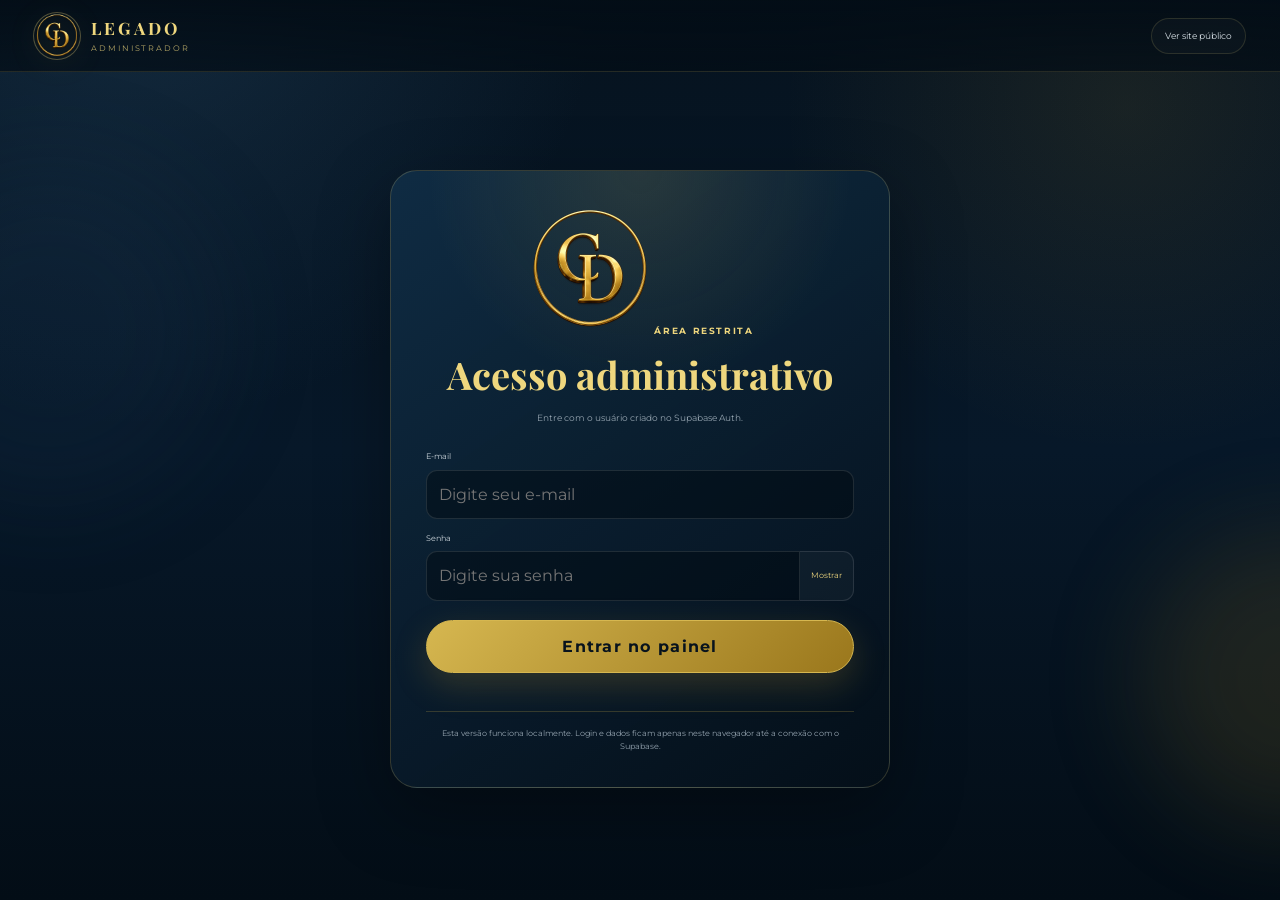
==== commit 84885180: "Add files via upload" ====
--- a/admin.html
+++ b/admin.html
@@ -209,20 +209,22 @@
           </section>
 
           <section class="admin-panel" data-panel="testimonials">
-            <div class="panel-heading"><div><span class="eyebrow">PROVA SOCIAL</span><h2>Avaliações</h2><p>Cadastre somente depoimentos reais autorizados pelos clientes.</p></div><button class="button button-small button-secondary" type="button" id="resetTestimonialForm">Novo depoimento</button></div>
-            <div class="admin-help-strip"><span>Importante</span><p>Publique apenas avaliações autorizadas. Use nome abreviado quando o cliente preferir privacidade, como “Carlos M.”.</p></div>
+            <div class="panel-heading"><div><span class="eyebrow">PROVA SOCIAL</span><h2>Avaliações</h2><p>Clientes podem enviar pelo site. Você aprova antes de publicar.</p></div><button class="button button-small button-secondary" type="button" id="resetTestimonialForm">Novo depoimento</button></div>
+            <div class="admin-help-strip"><span>Moderação</span><p>Novas avaliações chegam como pendentes e não aparecem no site. Revise o texto, confira a foto e clique em aprovar para publicar.</p></div>
             <div class="management-grid">
               <form class="admin-card management-form" id="testimonialForm">
                 <div class="card-heading"><div><span class="eyebrow">DEPOIMENTO</span><h3 id="testimonialFormTitle">Adicionar avaliação</h3></div></div>
                 <input id="testimonialId" type="hidden" />
+                <input id="testimonialPhoto" type="hidden" />
+                <input id="testimonialPhone" type="hidden" />
                 <label><span>Nome do cliente</span><input id="testimonialName" type="text" placeholder="Ex.: Carlos M." required /></label>
                 <label><span>Serviço realizado</span><input id="testimonialService" type="text" placeholder="Ex.: Corte + Barba" /></label>
                 <label><span>Depoimento</span><textarea id="testimonialText" rows="5" maxlength="420" placeholder="Digite o feedback autorizado pelo cliente." required></textarea></label>
                 <div class="admin-field-grid"><label><span>Avaliação</span><select id="testimonialRating"><option value="5">5 estrelas</option><option value="4">4 estrelas</option><option value="3">3 estrelas</option><option value="2">2 estrelas</option><option value="1">1 estrela</option></select></label><label><span>Ordem</span><input id="testimonialOrder" type="number" min="1" value="1" /></label></div>
-                <label class="toggle-label"><input id="testimonialActive" type="checkbox" checked /><span>Exibir no site</span></label>
+                <label class="toggle-label"><input id="testimonialActive" type="checkbox" checked /><span>Aprovada e visível no site</span></label>
                 <button class="button" type="submit">Salvar avaliação</button>
               </form>
-              <div class="admin-card"><div class="card-heading"><div><span class="eyebrow">PUBLICAÇÃO</span><h3>Depoimentos cadastrados</h3></div><strong class="count-pill" id="testimonialsCount">0</strong></div><div class="testimonial-admin-list" id="testimonialAdminList"></div></div>
+              <div class="admin-card"><div class="card-heading"><div><span class="eyebrow">PUBLICAÇÃO</span><h3>Depoimentos cadastrados</h3><p><strong id="pendingTestimonialsCount">0</strong> aguardando aprovação</p></div><strong class="count-pill" id="testimonialsCount">0</strong></div><div class="testimonial-admin-list" id="testimonialAdminList"></div></div>
             </div>
           </section>
 
--- a/styles.css
+++ b/styles.css
@@ -447,3 +447,575 @@
   .portfolio-card .portfolio-open{width:32px;height:32px;right:10px;top:10px;font-size:14px}
   .portfolio-gallery-badge{left:10px;top:10px;font-size:6px;padding:5px 7px}
 }
+
+/* V26 - Direcao visual premium: mais alma, menos empilhamento */
+:root{
+  --v26-max:1160px;
+  --v26-gutter:clamp(14px,4vw,42px);
+  --v26-panel:rgba(7,25,40,.72);
+  --v26-panel-strong:linear-gradient(145deg,rgba(18,50,76,.9),rgba(5,16,27,.97));
+  --v26-border:rgba(239,215,126,.24);
+  --v26-soft-border:rgba(255,255,255,.075);
+}
+
+html{scroll-padding-top:86px}
+body{
+  background:
+    radial-gradient(circle at 18% -8%,rgba(39,78,113,.38),transparent 34%),
+    radial-gradient(circle at 88% 10%,rgba(221,181,64,.10),transparent 22%),
+    linear-gradient(180deg,#06131f 0%,#071a2a 46%,#040f19 100%);
+  color:#edf2f3;
+}
+.ambient{opacity:.18;filter:blur(52px)}
+main{display:flex;flex-direction:column}
+#inicio{order:1}
+#sobre{order:2}
+#barbeiros{order:3}
+#servicos{order:4}
+#portfolio{order:5}
+#agendar{order:6}
+#avaliacoes{order:7}
+#visite{order:8}
+#duvidas{order:9}
+#meus-horarios{order:10}
+.tutorial-section,.experience-section{display:none!important}
+.about-section{display:grid!important}
+.portfolio-section{display:block!important}
+.main-nav a[href="#como-usar"],
+.main-nav a[href="#meus-horarios"],
+.main-nav a[href="#duvidas"]{display:none!important}
+.main-nav a[href="#sobre"],
+.main-nav a[href="#portfolio"],
+.main-nav a[href="#barbeiros"],
+.main-nav a[href="#avaliacoes"]{display:inline-flex!important}
+
+.site-header{
+  height:72px;
+  padding-inline:clamp(14px,3vw,30px);
+  border-bottom:1px solid rgba(239,215,126,.14);
+  background:linear-gradient(180deg,rgba(4,15,25,.88),rgba(4,15,25,.64));
+}
+.brand{gap:11px}
+.brand img{width:48px;height:48px;object-fit:cover;border-radius:50%;box-shadow:0 0 0 1px rgba(239,215,126,.34)}
+.brand strong{font-size:18px;letter-spacing:.16em}
+.brand small{font-size:8px;letter-spacing:.32em;color:rgba(239,215,126,.78)}
+.main-nav{gap:3px}
+.main-nav a{border-radius:999px;padding:9px 11px;font-size:8px;letter-spacing:.10em}
+.main-nav a:is(:hover,.active){background:rgba(239,215,126,.11);color:var(--gold-light)}
+.business-status{min-height:32px;padding:8px 12px;font-size:7px}
+.header-cta{min-height:34px;padding:9px 13px;font-size:8px}
+
+.hero,.section,.booking-section{
+  width:min(var(--v26-max),calc(100% - 36px));
+  margin-inline:auto;
+  padding:clamp(34px,5.6vw,70px) 0;
+}
+.section-heading{
+  max-width:760px;
+  margin-bottom:clamp(18px,2.8vw,30px);
+}
+.section-heading h2,.booking-intro h2,.about-copy h2{
+  font-size:clamp(32px,4vw,54px);
+  line-height:1.02;
+  letter-spacing:0;
+}
+.section-heading p,.booking-intro>p,.about-copy>p{
+  color:#bdc8cf;
+  font-size:13px;
+  line-height:1.7;
+}
+.eyebrow{letter-spacing:.18em;color:var(--gold-light)}
+
+.hero{
+  min-height:auto;
+  display:grid;
+  grid-template-columns:minmax(0,1fr) minmax(260px,390px);
+  gap:clamp(24px,5vw,64px);
+  align-items:center;
+  padding-top:clamp(38px,7vw,86px);
+  position:relative;
+}
+.hero:before{
+  content:"";
+  position:absolute;
+  inset:18px -16px auto auto;
+  width:42%;
+  height:66%;
+  border:1px solid rgba(239,215,126,.13);
+  border-radius:34px;
+  pointer-events:none;
+  opacity:.7;
+}
+.hero-copy h1{
+  max-width:760px;
+  margin:12px 0 16px;
+  font-size:clamp(44px,7vw,84px);
+  line-height:.98;
+  letter-spacing:0;
+}
+.hero-copy h1 em{color:var(--gold-light)}
+.hero-copy>p{
+  max-width:560px;
+  font-size:15px;
+  line-height:1.75;
+  color:#c7d0d6;
+}
+.hero-actions{gap:10px;margin:24px 0 26px}
+.button{
+  border-radius:999px;
+  min-height:44px;
+  letter-spacing:.08em;
+  box-shadow:0 12px 34px rgba(196,154,45,.22);
+}
+.text-link{min-height:38px;align-items:center;color:#eef3f4}
+.trust-row{
+  max-width:760px;
+  grid-template-columns:repeat(3,minmax(0,1fr));
+  gap:0;
+  border-top:1px solid rgba(239,215,126,.20);
+}
+.trust-row div{padding:15px 16px 0 0}
+.trust-row strong{font-size:14px;color:#fff}
+.trust-row span{font-size:9px;color:#9fabB4}
+.hero-mark{
+  min-height:390px;
+  display:grid;
+  place-items:center;
+  border:1px solid rgba(239,215,126,.18);
+  border-radius:36px;
+  background:linear-gradient(145deg,rgba(12,36,56,.78),rgba(2,10,18,.92));
+  overflow:hidden;
+}
+.hero-mark img{
+  width:min(78%,310px);
+  aspect-ratio:1;
+  border-radius:50%;
+  object-fit:cover;
+  filter:drop-shadow(0 22px 44px rgba(0,0,0,.42));
+  animation:logoFloat 5s ease-in-out infinite;
+}
+.hero-stamp{
+  bottom:22px;
+  right:24px;
+  border-color:rgba(239,215,126,.26);
+  background:rgba(3,13,22,.58);
+}
+@keyframes logoFloat{0%,100%{transform:translateY(0) scale(1)}50%{transform:translateY(-6px) scale(1.015)}}
+
+.about-section{
+  grid-template-columns:minmax(230px,.38fr) minmax(0,1fr)!important;
+  gap:clamp(22px,4vw,54px);
+  align-items:center;
+  padding-block:clamp(34px,5vw,62px)!important;
+  border-top:1px solid rgba(239,215,126,.12);
+  border-bottom:1px solid rgba(239,215,126,.10);
+}
+.about-photo-frame{
+  width:min(100%,292px)!important;
+  border-radius:32px!important;
+  aspect-ratio:4/5!important;
+  background:var(--v26-panel-strong);
+}
+.about-photo-frame:before{border-radius:26px!important}
+.about-photo-frame img{object-fit:cover;filter:saturate(1.04) contrast(1.04)}
+.about-copy{max-width:760px}
+.about-copy h2{max-width:700px;margin:10px 0 14px!important}
+.about-copy>p{max-width:720px!important}
+.professional-card{
+  max-width:620px!important;
+  margin-top:22px!important;
+  border-color:rgba(239,215,126,.20);
+  background:rgba(255,255,255,.035);
+}
+
+.barbers-section{padding-top:clamp(34px,5vw,60px)!important}
+.barbers-grid{
+  grid-template-columns:repeat(3,minmax(0,1fr))!important;
+  gap:14px!important;
+}
+.barber-card{
+  grid-template-columns:88px minmax(0,1fr)!important;
+  min-height:132px;
+  border-radius:22px!important;
+  border-color:rgba(239,215,126,.18)!important;
+  background:linear-gradient(145deg,rgba(14,43,66,.88),rgba(4,15,26,.94))!important;
+  box-shadow:0 18px 46px rgba(0,0,0,.20);
+  transition:transform .22s ease,border-color .22s ease,box-shadow .22s ease;
+}
+.barber-card:hover{transform:translateY(-3px);border-color:rgba(239,215,126,.38)!important;box-shadow:0 24px 58px rgba(0,0,0,.30)}
+.barber-photo{width:88px!important;height:88px!important;border-radius:22px!important}
+.barber-card h3{font-size:23px!important}
+.barber-card p{font-size:10px!important;color:#b9c4cb!important}
+
+#servicos{padding-top:clamp(32px,5vw,62px)}
+.services-grid{
+  grid-template-columns:repeat(4,minmax(0,1fr))!important;
+  gap:12px!important;
+}
+.service-card{
+  min-height:178px;
+  border-radius:20px!important;
+  padding:14px!important;
+  background:linear-gradient(145deg,rgba(14,45,69,.76),rgba(5,17,29,.94))!important;
+  border-color:rgba(239,215,126,.15)!important;
+  box-shadow:none!important;
+  transition:transform .22s ease,border-color .22s ease,background .22s ease;
+}
+.service-card:hover,.service-card:focus-within{transform:translateY(-3px);border-color:rgba(239,215,126,.42)!important;background:linear-gradient(145deg,rgba(20,58,88,.9),rgba(6,18,30,.96))!important}
+.service-card img{
+  width:58px!important;
+  height:58px!important;
+  border-radius:16px!important;
+  margin-bottom:2px;
+}
+.service-card h3{font-size:21px!important;line-height:1.05!important;margin:0!important}
+.service-card p{font-size:10px!important;line-height:1.45!important;color:#aebbc3!important}
+.service-card>span{font-size:8px!important;color:var(--gold-light)!important}
+.service-select-cta{min-height:34px!important;border-radius:999px!important}
+
+.portfolio-section{padding-top:clamp(34px,5vw,62px)!important}
+.portfolio-grid{
+  grid-template-columns:1.08fr .92fr .92fr!important;
+  grid-auto-rows:180px;
+  gap:12px!important;
+}
+.portfolio-card,.portfolio-card.featured{
+  min-height:0!important;
+  height:100%;
+  border-radius:24px!important;
+  border-color:rgba(239,215,126,.18)!important;
+  overflow:hidden;
+}
+.portfolio-card:first-child{grid-row:span 2}
+.portfolio-card-content h3{font-size:clamp(19px,2vw,26px)!important}
+.portfolio-card-content p{font-size:10px!important}
+.portfolio-filters button{border-radius:999px}
+
+.booking-section{
+  grid-template-columns:minmax(250px,.36fr) minmax(0,1fr)!important;
+  gap:clamp(18px,3vw,34px)!important;
+  align-items:start;
+}
+.booking-intro{
+  position:sticky;
+  top:92px;
+  padding:24px;
+  border:1px solid rgba(239,215,126,.16);
+  border-radius:26px;
+  background:linear-gradient(160deg,rgba(13,42,64,.78),rgba(4,14,24,.92));
+}
+.booking-intro h2{font-size:clamp(30px,3.4vw,48px)}
+.booking-perks span{
+  border-radius:999px;
+  border-color:rgba(239,215,126,.14);
+  background:rgba(255,255,255,.035);
+}
+.booking-card{
+  border-radius:28px!important;
+  border-color:rgba(239,215,126,.22)!important;
+  background:linear-gradient(180deg,rgba(10,33,52,.86),rgba(4,15,25,.96))!important;
+  box-shadow:0 26px 70px rgba(0,0,0,.34)!important;
+}
+.steps{
+  background:rgba(255,255,255,.025);
+  border-bottom-color:rgba(239,215,126,.14);
+}
+.step span{border-color:rgba(239,215,126,.20)}
+.step.active span{box-shadow:0 0 0 6px rgba(215,180,74,.09)}
+.form-step{padding:clamp(18px,3vw,30px)!important}
+.form-title h3{font-size:clamp(22px,2.6vw,32px)!important}
+.choice,.date-button,.time-button{
+  border-color:rgba(239,215,126,.15)!important;
+  background:rgba(255,255,255,.035)!important;
+}
+.choice:hover,.date-button:hover,.time-button:hover,
+.choice.selected,.date-button.selected,.time-button.selected{
+  border-color:rgba(239,215,126,.52)!important;
+  background:rgba(215,180,74,.13)!important;
+}
+.time-context,.booking-review{
+  border-color:rgba(239,215,126,.22)!important;
+  background:linear-gradient(145deg,rgba(215,180,74,.08),rgba(255,255,255,.025))!important;
+}
+.booking-review-grid div{border-color:rgba(239,215,126,.13)!important}
+
+.testimonials-section{padding-top:clamp(34px,5vw,62px)}
+.testimonials-grid{
+  border-radius:26px!important;
+  border-color:rgba(239,215,126,.18)!important;
+  background:linear-gradient(145deg,rgba(13,40,62,.70),rgba(4,14,24,.94))!important;
+}
+.testimonial-card{padding:clamp(20px,3vw,34px)!important}
+.testimonial-card blockquote{font-family:var(--serif);font-size:clamp(18px,2.2vw,28px)!important;color:#fff}
+.testimonial-cta{
+  border-color:rgba(239,215,126,.18);
+  background:rgba(255,255,255,.035);
+}
+
+.visit-section{padding-bottom:clamp(34px,5vw,58px)}
+.visit-grid{
+  grid-template-columns:repeat(3,minmax(0,1fr))!important;
+  gap:12px!important;
+}
+.visit-card{
+  min-height:auto!important;
+  border-radius:22px!important;
+  border-color:rgba(239,215,126,.16)!important;
+  background:linear-gradient(145deg,rgba(12,39,60,.76),rgba(4,14,24,.94))!important;
+}
+.faq-section{padding-top:20px!important}
+footer{
+  border-top:1px solid rgba(239,215,126,.12);
+  background:linear-gradient(180deg,rgba(4,15,25,.72),rgba(3,10,17,.96));
+}
+.mobile-booking-cta{
+  min-height:38px!important;
+  border-radius:16px!important;
+  box-shadow:0 12px 28px rgba(0,0,0,.34)!important;
+}
+.floating-whatsapp{
+  box-shadow:0 12px 30px rgba(215,180,74,.22);
+  animation:whatsBreath 2.8s ease-in-out infinite;
+}
+@keyframes whatsBreath{0%,100%{transform:translateY(0) scale(1)}50%{transform:translateY(-3px) scale(1.035)}}
+
+@media(max-width:1120px){
+  .site-header{height:70px}
+  .business-status,.header-cta{display:none}
+  .menu-button{display:block}
+  .main-nav{
+    display:flex;
+    position:absolute;
+    top:64px;
+    left:16px;
+    right:16px;
+    flex-direction:column;
+    align-items:stretch;
+    padding:10px;
+    border-radius:20px;
+    background:rgba(5,17,28,.86);
+    backdrop-filter:blur(20px);
+    box-shadow:0 24px 70px rgba(0,0,0,.38);
+  }
+  .main-nav a{padding:12px 14px}
+  .hero{grid-template-columns:1fr minmax(230px,320px)}
+  .booking-section{grid-template-columns:1fr!important}
+  .booking-intro{position:static}
+  .services-grid{grid-template-columns:repeat(3,minmax(0,1fr))!important}
+  .barbers-grid{grid-template-columns:repeat(2,minmax(0,1fr))!important}
+  .portfolio-grid{grid-template-columns:repeat(2,minmax(0,1fr))!important}
+  .portfolio-card:first-child{grid-row:span 1}
+}
+
+@media(max-width:720px){
+  body{padding-bottom:calc(62px + env(safe-area-inset-bottom))}
+  .site-header{height:64px;padding-inline:12px}
+  .brand img{width:42px;height:42px}
+  .brand strong{font-size:15px}
+  .brand small{font-size:7px}
+  .hero,.section,.booking-section{
+    width:calc(100% - 24px)!important;
+    padding-top:30px!important;
+    padding-bottom:32px!important;
+  }
+  .hero{
+    grid-template-columns:1fr!important;
+    gap:18px!important;
+  }
+  .hero:before{display:none}
+  .hero-copy{text-align:left}
+  .hero-copy h1{font-size:clamp(36px,11vw,46px)!important}
+  .hero-copy>p{font-size:13px!important;line-height:1.62}
+  .hero-actions{display:grid;grid-template-columns:1fr;gap:9px}
+  .hero-actions .button,.hero-actions .text-link{width:100%;justify-content:center}
+  .hero-mark{
+    display:grid!important;
+    min-height:188px!important;
+    border-radius:24px;
+    order:-1;
+  }
+  .hero-mark img{width:150px!important}
+  .hero-stamp{display:none}
+  .trust-row{
+    grid-template-columns:1fr!important;
+    gap:8px;
+    border-top:0;
+  }
+  .trust-row div{
+    padding:10px 12px;
+    border:1px solid rgba(239,215,126,.12);
+    border-radius:14px;
+    background:rgba(255,255,255,.025);
+  }
+  .section-heading h2,.booking-intro h2,.about-copy h2{font-size:28px!important}
+  .section-heading p,.booking-intro>p,.about-copy>p{font-size:12px!important}
+  .about-section{
+    grid-template-columns:1fr!important;
+    gap:14px!important;
+  }
+  .about-photo-frame{
+    width:100%!important;
+    max-height:220px;
+    border-radius:24px!important;
+    aspect-ratio:16/9!important;
+  }
+  .about-photo-frame:before{border-radius:20px!important}
+  .professional-card{
+    display:grid!important;
+    grid-template-columns:44px minmax(0,1fr)!important;
+    padding:12px!important;
+  }
+  .professional-card p{display:none}
+  .barbers-grid{grid-template-columns:1fr!important}
+  .barber-card{
+    grid-template-columns:62px minmax(0,1fr)!important;
+    min-height:0!important;
+    padding:12px!important;
+    border-radius:17px!important;
+  }
+  .barber-photo{width:62px!important;height:62px!important;border-radius:16px!important}
+  .barber-card h3{font-size:18px!important}
+  .barber-card p{font-size:8px!important}
+  .services-grid{
+    grid-template-columns:repeat(2,minmax(0,1fr))!important;
+    gap:9px!important;
+  }
+  .service-card{
+    min-height:132px!important;
+    padding:12px!important;
+    border-radius:17px!important;
+  }
+  .service-card img{display:none!important}
+  .service-card h3{font-size:17px!important}
+  .service-card p{display:none!important}
+  .service-select-cta{min-height:31px!important}
+  .portfolio-grid{
+    grid-template-columns:repeat(2,minmax(0,1fr))!important;
+    grid-auto-rows:162px;
+    gap:8px!important;
+  }
+  .portfolio-card,.portfolio-card.featured{border-radius:17px!important}
+  .portfolio-card-content h3{font-size:16px!important}
+  .portfolio-card-content span,.portfolio-card-content p{display:none!important}
+  .booking-intro{
+    padding:18px;
+    border-radius:22px;
+  }
+  .booking-intro>p{display:block!important}
+  .booking-perks,.notice-card{display:none!important}
+  .booking-card{border-radius:22px!important}
+  .steps{padding:10px!important}
+  .step small,.steps i{display:none!important}
+  .form-step{padding:16px 12px!important}
+  .form-title h3{font-size:21px!important}
+  .choice-grid{grid-template-columns:repeat(2,minmax(0,1fr))!important}
+  .date-strip{grid-template-columns:repeat(4,minmax(0,1fr))!important}
+  .time-period-grid{grid-template-columns:repeat(3,minmax(0,1fr))!important}
+  .booking-review-grid{grid-template-columns:repeat(2,minmax(0,1fr))!important}
+  .form-footer{grid-template-columns:1fr!important}
+  .visit-grid{grid-template-columns:1fr!important}
+  .visit-card{
+    display:grid!important;
+    grid-template-columns:42px minmax(0,1fr)!important;
+    gap:10px 12px!important;
+    padding:14px!important;
+  }
+  .visit-card h3{font-size:18px!important}
+  footer{padding-bottom:44px!important}
+  .mobile-booking-cta{
+    left:14px!important;
+    right:14px!important;
+    bottom:calc(8px + env(safe-area-inset-bottom))!important;
+  }
+  .floating-whatsapp{
+    width:42px!important;
+    height:42px!important;
+    right:14px!important;
+    bottom:calc(56px + env(safe-area-inset-bottom))!important;
+  }
+}
+
+@media(max-width:390px){
+  .services-grid,.choice-grid{grid-template-columns:1fr!important}
+  .portfolio-grid{grid-template-columns:1fr!important}
+  .date-strip,.time-period-grid{grid-template-columns:repeat(2,minmax(0,1fr))!important}
+}
+
+/* V28 - Feedback direto no site e perfil de cliente */
+.client-photo-field,.review-photo-field{
+  border:1px solid rgba(239,215,126,.16);
+  border-radius:14px;
+  padding:12px;
+  background:rgba(255,255,255,.025);
+}
+.client-photo-field input[type=file],.review-photo-field input[type=file]{
+  padding:9px;
+  cursor:pointer;
+}
+.client-photo-field small,.review-photo-field small{
+  color:var(--muted);
+  font-size:8px;
+  line-height:1.5;
+}
+.testimonial-author{
+  display:grid!important;
+  grid-template-columns:auto minmax(0,1fr);
+  align-items:center;
+  gap:12px;
+}
+.testimonial-author:not(:has(img)){
+  grid-template-columns:1fr;
+}
+.testimonial-avatar{
+  width:46px;
+  height:46px;
+  border-radius:50%;
+  object-fit:cover;
+  border:1px solid rgba(239,215,126,.42);
+  background:#071728;
+}
+.testimonial-cta{
+  align-items:start;
+}
+.review-form{
+  width:min(560px,100%);
+  display:grid;
+  gap:12px;
+}
+.review-form-grid{
+  display:grid;
+  grid-template-columns:repeat(2,minmax(0,1fr));
+  gap:10px;
+}
+.review-form label{
+  display:grid;
+  gap:6px;
+}
+.review-form .full{
+  grid-column:1/-1;
+}
+.review-form label>span{
+  font-size:8px;
+  color:#ccd5db;
+}
+.review-form input,.review-form select,.review-form textarea{
+  width:100%;
+  border:1px solid rgba(255,255,255,.11);
+  border-radius:11px;
+  background:rgba(1,9,16,.42);
+  color:#eef2f5;
+  padding:12px;
+  outline:none;
+}
+.review-form input:focus,.review-form select:focus,.review-form textarea:focus{
+  border-color:var(--gold);
+}
+.review-form textarea{
+  resize:vertical;
+}
+@media(max-width:720px){
+  .review-form,.testimonial-cta{width:100%}
+  .review-form-grid{grid-template-columns:1fr}
+  .review-form .full{grid-column:auto}
+  .testimonial-author{grid-template-columns:auto minmax(0,1fr)!important}
+}
--- a/admin.css
+++ b/admin.css
@@ -216,3 +216,802 @@
   .admin-help-grid,.admin-help-grid.compact{grid-template-columns:1fr;margin:0 0 12px;gap:8px}
   .admin-help-grid article{padding:12px}
 }
+
+/* V27 - Admin organizado: painel mais claro, previsivel e profissional */
+:root{
+  --admin-max:1560px;
+  --admin-panel:rgba(7,25,40,.78);
+  --admin-panel-strong:linear-gradient(145deg,rgba(16,45,69,.94),rgba(4,15,25,.98));
+  --admin-border:rgba(239,215,126,.20);
+  --admin-muted:#9fb0bd;
+}
+
+.admin-body{
+  min-height:100vh;
+  background:
+    radial-gradient(circle at 10% -6%,rgba(43,83,116,.38),transparent 32%),
+    radial-gradient(circle at 88% 12%,rgba(216,178,64,.09),transparent 25%),
+    linear-gradient(180deg,#06131f 0%,#071829 50%,#030d16 100%);
+}
+.admin-header{
+  height:72px;
+  padding-inline:clamp(14px,3vw,34px);
+  background:linear-gradient(180deg,rgba(3,13,22,.94),rgba(3,13,22,.72));
+  border-bottom:1px solid rgba(239,215,126,.14);
+  backdrop-filter:blur(18px);
+}
+.admin-header .brand img{
+  width:46px;
+  height:46px;
+  border-radius:50%;
+  object-fit:cover;
+  box-shadow:0 0 0 1px rgba(239,215,126,.32);
+}
+.admin-header .brand strong{font-size:17px;letter-spacing:.18em}
+.admin-header .brand small{letter-spacing:.24em;color:rgba(239,215,126,.75)}
+.admin-header-actions{gap:9px}
+.header-public-link{
+  min-height:36px;
+  display:inline-flex;
+  align-items:center;
+  border:1px solid rgba(239,215,126,.14);
+  border-radius:999px;
+  padding:0 13px;
+  background:rgba(255,255,255,.025);
+  color:#d5dee4;
+}
+
+.auth-card{
+  border-color:var(--admin-border);
+  background:radial-gradient(circle at 50% 0,rgba(215,180,74,.13),transparent 32%),var(--admin-panel-strong);
+}
+.auth-brand img{border-radius:50%;object-fit:cover}
+
+.admin-app{
+  width:min(var(--admin-max),100%);
+  padding:32px clamp(14px,3vw,42px) 72px;
+}
+.admin-welcome{
+  align-items:center;
+  margin-bottom:18px;
+  padding:22px;
+  border:1px solid rgba(239,215,126,.15);
+  border-radius:24px;
+  background:linear-gradient(145deg,rgba(13,39,61,.72),rgba(4,15,25,.86));
+}
+.admin-welcome h1{
+  font-size:clamp(36px,4vw,58px);
+  line-height:1;
+  margin:7px 0 8px;
+}
+.admin-welcome p{
+  max-width:680px;
+  font-size:12px;
+  line-height:1.65;
+}
+.admin-date-card{
+  border-color:rgba(239,215,126,.22);
+  border-radius:18px;
+  background:rgba(255,255,255,.035);
+}
+
+.admin-command-bar{
+  display:grid;
+  grid-template-columns:repeat(4,minmax(0,1fr));
+  gap:12px;
+  margin:0 0 18px;
+}
+.admin-command{
+  min-height:92px;
+  padding:15px;
+  border:1px solid rgba(239,215,126,.16);
+  border-radius:20px;
+  background:linear-gradient(145deg,rgba(12,37,58,.72),rgba(4,15,25,.92));
+  box-shadow:none;
+}
+.admin-command>span{
+  width:38px;
+  height:38px;
+  border-radius:14px;
+}
+.admin-command strong{font-size:17px}
+.admin-command small{font-size:8px}
+.admin-command.primary{
+  background:linear-gradient(135deg,#e0c156,#a77c1f);
+  border-color:#f1da75;
+}
+.admin-command:is(:hover,:focus-visible){
+  transform:translateY(-2px);
+  border-color:rgba(239,215,126,.44);
+}
+
+.admin-layout{
+  grid-template-columns:268px minmax(0,1fr);
+  gap:20px;
+}
+.admin-sidebar{
+  top:92px;
+  max-height:calc(100vh - 112px);
+  border-color:rgba(239,215,126,.17);
+  border-radius:24px;
+  padding:12px;
+  background:linear-gradient(180deg,rgba(9,31,49,.94),rgba(3,13,22,.98));
+  box-shadow:0 18px 48px rgba(0,0,0,.22);
+}
+.admin-sidebar-profile{
+  grid-template-columns:44px minmax(0,1fr);
+  padding:9px 9px 14px;
+}
+.admin-sidebar-profile img{width:44px;height:44px;border-radius:50%;object-fit:cover}
+.admin-nav-group{gap:4px}
+.admin-nav-title{
+  padding:10px 10px 5px;
+  color:#728492;
+  font-size:7px;
+}
+.admin-nav-button{
+  min-height:48px;
+  grid-template-columns:34px minmax(0,1fr) auto;
+  gap:10px;
+  padding:9px 10px;
+  border-radius:14px;
+}
+.admin-nav-button>span{
+  width:34px;
+  height:34px;
+  border-radius:12px;
+  background:rgba(239,215,126,.075);
+}
+.admin-nav-button>div{font-size:10px}
+.admin-nav-button>div small{font-size:7px;color:#8494a0}
+.admin-nav-button.active{
+  border-color:rgba(239,215,126,.38);
+  background:linear-gradient(135deg,rgba(239,215,126,.15),rgba(255,255,255,.025));
+  color:#f3e5b5;
+}
+.admin-public-button{
+  border-radius:14px;
+  border-color:rgba(239,215,126,.14);
+}
+
+.admin-content{
+  display:grid;
+  gap:18px;
+}
+.admin-panel.active{animation:adminPanelIn .22s ease}
+.panel-heading{
+  margin:0 0 16px;
+  padding:0;
+}
+.panel-heading h2{
+  font-size:clamp(34px,3vw,48px);
+  line-height:1.02;
+  margin:6px 0 6px;
+}
+.panel-heading p{
+  max-width:760px;
+  font-size:11px;
+  color:var(--admin-muted);
+}
+.heading-actions{align-items:center}
+
+.admin-card,.filters-card,.booking-table-card,.calendar-shell{
+  border-color:rgba(239,215,126,.17);
+  border-radius:22px;
+  background:var(--admin-panel-strong);
+  box-shadow:0 16px 42px rgba(0,0,0,.18);
+}
+.admin-card{padding:20px}
+.card-heading{
+  margin-bottom:15px;
+  align-items:flex-start;
+}
+.card-heading h3,.quick-card h3{
+  font-size:clamp(22px,2vw,28px);
+  line-height:1.08;
+}
+.card-heading p{font-size:9px;color:var(--admin-muted)}
+
+.admin-help-strip{
+  margin:0 0 14px;
+  border-color:rgba(239,215,126,.20);
+  border-radius:18px;
+  background:linear-gradient(145deg,rgba(239,215,126,.075),rgba(255,255,255,.025));
+}
+.admin-help-grid{
+  margin:0 0 14px;
+  gap:10px;
+}
+.admin-help-grid article{
+  border-radius:18px;
+  background:linear-gradient(145deg,rgba(239,215,126,.06),rgba(255,255,255,.025));
+}
+.admin-help-strip p,.admin-help-grid p{font-size:9px;color:#b4c0c8}
+
+.stats-grid{
+  grid-template-columns:repeat(4,minmax(0,1fr));
+  gap:12px;
+  margin-bottom:14px;
+}
+.stat-card{
+  min-height:122px;
+  padding:18px;
+  border-color:rgba(239,215,126,.16);
+  border-radius:20px;
+  background:linear-gradient(145deg,rgba(14,42,65,.82),rgba(4,15,25,.94));
+}
+.stat-card strong{font-size:42px}
+.stat-card strong.money-stat{font-size:26px}
+.stat-card small{font-size:8px;color:#8fa0ad}
+
+.overview-grid{
+  grid-template-columns:minmax(0,1.15fr) minmax(300px,.85fr);
+  gap:14px;
+}
+.today-booking-item{
+  border-radius:16px;
+  border-color:rgba(255,255,255,.08);
+  background:rgba(255,255,255,.028);
+}
+.quick-card{
+  min-height:0;
+  justify-content:flex-start;
+}
+.quick-actions{gap:8px}
+.quick-actions button{
+  min-height:43px;
+  border-radius:13px;
+  font-size:9px;
+}
+
+.filters-card{
+  grid-template-columns:minmax(240px,1.6fr) minmax(150px,.8fr) minmax(150px,.8fr) auto;
+  margin-bottom:14px;
+  padding:14px;
+}
+.booking-table-card{overflow:auto}
+.booking-table{min-width:930px}
+.booking-row{
+  grid-template-columns:1.25fr .95fr .92fr .74fr .72fr 1.45fr;
+  padding:13px 16px;
+}
+.booking-row.header{
+  position:sticky;
+  top:0;
+  z-index:2;
+  background:rgba(2,12,21,.88);
+}
+.booking-row:not(.header){
+  min-height:78px;
+  background:rgba(255,255,255,.012);
+}
+.booking-actions .icon-action{
+  min-height:31px;
+  border-radius:9px;
+}
+.confirm-action{
+  background:rgba(98,194,135,.12);
+  border-color:rgba(98,194,135,.32);
+}
+
+.management-grid{
+  grid-template-columns:minmax(320px,.82fr) minmax(0,1.18fr);
+  gap:16px;
+}
+.portfolio-management-grid{
+  grid-template-columns:minmax(340px,.92fr) minmax(0,1.08fr);
+}
+.management-form{gap:13px}
+.admin-field-grid{gap:12px}
+.management-item,.portfolio-admin-item,.client-card{
+  border-radius:16px;
+  border-color:rgba(255,255,255,.08);
+  background:rgba(255,255,255,.026);
+}
+.management-actions .icon-action{min-height:32px}
+.toggle-label{border-radius:13px}
+
+.calendar-toolbar{
+  grid-template-columns:auto minmax(200px,1fr) auto;
+  border-radius:18px;
+  margin-bottom:12px;
+}
+.calendar-shell{
+  min-height:480px;
+  overflow:auto;
+}
+.calendar-day-overview{
+  grid-template-columns:repeat(3,minmax(130px,1fr)) auto;
+}
+.calendar-booking{
+  border-radius:14px;
+  background:rgba(239,215,126,.06);
+}
+.month-day{min-height:102px}
+.month-day:hover,.week-day:hover{
+  background:rgba(239,215,126,.07);
+}
+
+.clients-grid{
+  grid-template-columns:repeat(3,minmax(0,1fr));
+  gap:12px;
+}
+.client-card{box-shadow:0 12px 30px rgba(0,0,0,.12)}
+.client-card h3{font-size:22px}
+
+.schedule-table{border-radius:16px}
+.availability-options{
+  grid-template-columns:repeat(5,minmax(0,1fr));
+}
+.availability-options label{
+  border-color:rgba(255,255,255,.08);
+  border-radius:14px;
+  background:rgba(255,255,255,.02);
+}
+
+.reports-grid{
+  grid-template-columns:repeat(2,minmax(0,1fr));
+  gap:14px;
+}
+.admin-toast{border-radius:16px}
+
+@media(max-width:1280px){
+  .admin-command-bar{grid-template-columns:repeat(2,minmax(0,1fr))}
+  .admin-layout{grid-template-columns:1fr}
+  .admin-sidebar{display:none}
+  .admin-mobile-nav{
+    position:sticky;
+    top:82px;
+    z-index:30;
+    display:grid;
+    grid-template-columns:minmax(0,1fr) auto;
+    gap:10px;
+    margin:0 0 16px;
+    padding:10px;
+    border:1px solid rgba(239,215,126,.18);
+    border-radius:18px;
+    background:rgba(5,17,28,.92);
+    backdrop-filter:blur(16px);
+  }
+  .admin-mobile-nav select{
+    height:44px;
+    border-radius:12px;
+  }
+  .overview-grid,.management-grid,.portfolio-management-grid{grid-template-columns:1fr}
+  .services-grid{grid-template-columns:repeat(3,minmax(0,1fr))}
+}
+
+@media(max-width:900px){
+  .admin-app{padding-top:22px}
+  .admin-welcome{
+    display:grid;
+    gap:14px;
+    align-items:start;
+  }
+  .admin-date-card{
+    width:100%;
+    text-align:left;
+  }
+  .panel-heading{
+    display:grid;
+    gap:12px;
+  }
+  .heading-actions{
+    display:grid;
+    grid-template-columns:1fr 1fr;
+    width:100%;
+  }
+  .heading-actions .button,.panel-heading>.button{width:100%}
+  .stats-grid{grid-template-columns:repeat(2,minmax(0,1fr))}
+  .filters-card{
+    grid-template-columns:1fr 1fr;
+  }
+  .search-field{grid-column:1/-1}
+  .clients-grid,.reports-grid{grid-template-columns:1fr}
+  .availability-options{grid-template-columns:repeat(2,minmax(0,1fr))}
+  .admin-help-grid,.admin-help-grid.compact{grid-template-columns:1fr}
+  .booking-table-card{
+    border:0;
+    background:transparent;
+    box-shadow:none;
+    overflow:visible;
+  }
+  .booking-table{
+    min-width:0;
+    display:grid;
+    gap:11px;
+  }
+  .booking-row.header{display:none}
+  .booking-row:not(.header){
+    display:grid;
+    grid-template-columns:1fr 1fr;
+    gap:12px;
+    min-height:0;
+    padding:15px;
+    border:1px solid rgba(239,215,126,.16);
+    border-radius:18px;
+    background:var(--admin-panel-strong);
+  }
+  .booking-row>[data-label]::before{
+    content:attr(data-label);
+    display:block;
+    margin-bottom:5px;
+    font-size:7px;
+    letter-spacing:.12em;
+    text-transform:uppercase;
+    color:#788a97;
+  }
+  .booking-row .booking-client{
+    grid-column:1/-1;
+    padding-bottom:10px;
+    border-bottom:1px solid rgba(255,255,255,.08);
+  }
+  .booking-row .booking-actions{
+    grid-column:1/-1;
+    padding-top:10px;
+    border-top:1px solid rgba(255,255,255,.08);
+  }
+}
+
+@media(max-width:620px){
+  .admin-header{
+    height:68px;
+    padding-inline:12px;
+  }
+  .admin-header .brand span{display:none}
+  .admin-header .brand img{width:46px;height:46px}
+  .header-public-link{display:inline-flex;font-size:8px;padding-inline:10px}
+  .admin-header-actions .button{display:none!important}
+  .admin-app{
+    padding:16px 10px 70px;
+  }
+  .admin-welcome{
+    padding:17px;
+    border-radius:20px;
+    margin-bottom:12px;
+  }
+  .admin-welcome h1{font-size:32px}
+  .admin-welcome p{font-size:11px}
+  .admin-command-bar{
+    grid-template-columns:1fr;
+    gap:8px;
+    margin-bottom:12px;
+  }
+  .admin-command{
+    min-height:72px;
+    grid-template-columns:38px minmax(0,1fr);
+    align-items:center;
+    padding:12px;
+    border-radius:16px;
+  }
+  .admin-command strong{font-size:15px}
+  .admin-command small{font-size:8px}
+  .admin-mobile-nav{
+    top:68px;
+    grid-template-columns:1fr;
+    border-radius:16px;
+    margin-bottom:12px;
+  }
+  .admin-mobile-nav .button{width:100%;min-height:42px}
+  .panel-heading h2{font-size:30px}
+  .panel-heading p{font-size:10px}
+  .admin-card,.filters-card,.calendar-shell{
+    border-radius:17px;
+  }
+  .admin-card{padding:15px}
+  .card-heading{display:grid}
+  .stats-grid,.filters-card,.report-filters,.availability-options,.admin-field-grid{
+    grid-template-columns:1fr!important;
+  }
+  .stat-card{
+    min-height:96px;
+    padding:14px;
+  }
+  .stat-card strong{font-size:33px}
+  .stat-card strong.money-stat{font-size:21px}
+  .booking-row:not(.header){
+    grid-template-columns:1fr;
+    border-radius:16px;
+  }
+  .booking-row .booking-client,.booking-row .booking-actions{grid-column:auto}
+  .booking-actions{
+    display:grid!important;
+    grid-template-columns:1fr 1fr;
+    gap:7px;
+  }
+  .booking-actions .icon-action{
+    width:100%;
+    min-width:0;
+    min-height:38px;
+  }
+  .management-actions{
+    display:grid;
+    grid-template-columns:1fr 1fr;
+    width:100%;
+  }
+  .management-actions .icon-action{width:100%}
+  .calendar-toolbar{
+    grid-template-columns:1fr;
+    gap:10px;
+  }
+  .calendar-nav,.calendar-view-switch{
+    display:grid;
+    grid-template-columns:repeat(3,1fr);
+  }
+  .calendar-nav button,.calendar-view-switch button{min-height:40px}
+  .calendar-day-overview{grid-template-columns:1fr!important}
+  .calendar-booking{grid-template-columns:1fr!important}
+  .calendar-booking-actions{justify-content:stretch}
+  .calendar-booking-actions button{width:100%;min-height:38px}
+  .week-calendar,.month-calendar{min-width:720px}
+  .portfolio-admin-item>img{height:190px}
+}
+
+@media(max-width:380px){
+  .booking-actions,.management-actions,.calendar-nav,.calendar-view-switch{grid-template-columns:1fr}
+}
+
+/* V28 - Clientes com foto e moderação de avaliações */
+.client-profile-head{
+  display:flex;
+  align-items:center;
+  gap:12px;
+  min-width:0;
+}
+.client-avatar,.testimonial-admin-avatar{
+  width:48px;
+  height:48px;
+  flex:0 0 48px;
+  border-radius:50%;
+  display:grid;
+  place-items:center;
+  object-fit:cover;
+  border:1px solid rgba(239,215,126,.36);
+  background:linear-gradient(145deg,rgba(215,180,74,.14),rgba(7,24,39,.9));
+  color:var(--gold-light);
+  font-family:var(--serif);
+  font-size:15px;
+}
+.client-profile-head h3{
+  margin-top:0;
+}
+.testimonial-admin-item.pending-review{
+  border-color:rgba(239,215,126,.42);
+  box-shadow:0 0 0 1px rgba(239,215,126,.08),0 14px 34px rgba(0,0,0,.18);
+}
+.testimonial-admin-head{
+  display:flex;
+  align-items:center;
+  gap:12px;
+}
+.testimonial-admin-head .status-badge{
+  margin-top:7px;
+}
+.testimonial-admin-list{
+  display:grid;
+  gap:12px;
+}
+.testimonial-admin-item{
+  border:1px solid rgba(255,255,255,.08);
+  border-radius:16px;
+  padding:14px;
+  background:rgba(255,255,255,.026);
+}
+.testimonial-admin-item blockquote{
+  margin:12px 0;
+  color:#dce4e9;
+  font-family:var(--serif);
+  font-size:18px;
+  line-height:1.45;
+}
+.testimonial-admin-item strong{
+  display:block;
+  color:var(--gold-light);
+  margin-bottom:4px;
+}
+.testimonial-admin-item span{
+  color:var(--admin-muted);
+  font-size:8px;
+}
+#pendingTestimonialsCount{
+  color:var(--gold-light);
+}
+@media(max-width:620px){
+  .client-card-head{
+    display:grid;
+    gap:10px;
+  }
+  .testimonial-admin-item .management-actions{
+    grid-template-columns:1fr 1fr;
+  }
+}
+
+/* V29 - Configuracoes confortaveis no telefone */
+@media(max-width:700px){
+  [data-panel="settings"] .management-grid{
+    display:grid!important;
+    grid-template-columns:1fr!important;
+    gap:12px!important;
+  }
+  #businessSettingsForm{
+    padding:14px!important;
+    gap:13px!important;
+  }
+  #businessSettingsForm>.card-heading{
+    margin-bottom:4px;
+    padding-bottom:12px;
+    border-bottom:1px solid rgba(239,215,126,.12);
+  }
+  #businessSettingsForm>.card-heading h3{
+    font-size:23px;
+  }
+  #businessSettingsForm .admin-field-grid{
+    display:grid!important;
+    grid-template-columns:1fr!important;
+    gap:10px!important;
+  }
+  #businessSettingsForm label{
+    min-width:0;
+    gap:6px!important;
+  }
+  #businessSettingsForm label>span{
+    font-size:9px!important;
+    line-height:1.35;
+  }
+  #businessSettingsForm input,
+  #businessSettingsForm select,
+  #businessSettingsForm textarea{
+    width:100%!important;
+    max-width:100%!important;
+    min-height:44px!important;
+    padding:11px 12px!important;
+    border-radius:12px!important;
+    font-size:16px!important;
+  }
+  #businessSettingsForm textarea{
+    min-height:86px!important;
+    max-height:150px;
+    resize:vertical;
+    line-height:1.45;
+  }
+  #settingAboutText,
+  #settingProfessionalBio{
+    min-height:112px!important;
+  }
+  #settingBarbers{
+    min-height:76px!important;
+  }
+  #businessSettingsForm .settings-divider.full{
+    grid-column:1!important;
+  }
+  #businessSettingsForm .settings-divider{
+    margin:8px 0 0!important;
+    padding:10px 12px!important;
+    border:1px solid rgba(239,215,126,.15)!important;
+    border-radius:14px;
+    background:linear-gradient(145deg,rgba(239,215,126,.07),rgba(255,255,255,.025));
+  }
+  #businessSettingsForm .settings-divider:first-of-type{
+    margin-top:0!important;
+  }
+  #businessSettingsForm .settings-divider span{
+    display:flex;
+    align-items:center;
+    justify-content:space-between;
+    font-size:9px!important;
+    letter-spacing:.12em;
+  }
+  #businessSettingsForm .settings-divider span:after{
+    content:"";
+    width:7px;
+    height:7px;
+    border-radius:50%;
+    background:var(--gold-light);
+    opacity:.65;
+  }
+  #businessSettingsForm .toggle-label{
+    display:grid!important;
+    grid-template-columns:auto minmax(0,1fr)!important;
+    align-items:start!important;
+    padding:12px!important;
+    border-radius:14px!important;
+  }
+  #businessSettingsForm .toggle-label input{
+    width:18px!important;
+    min-height:18px!important;
+    margin-top:1px;
+  }
+  .profile-photo-editor.full{
+    display:grid!important;
+    grid-template-columns:88px minmax(0,1fr)!important;
+    gap:12px!important;
+    padding:12px!important;
+    border-radius:15px!important;
+  }
+  .profile-photo-preview{
+    width:88px!important;
+    height:88px!important;
+    aspect-ratio:1!important;
+    border-radius:18px!important;
+  }
+  .profile-photo-editor>div:last-child{
+    align-content:center;
+    justify-items:stretch!important;
+    gap:8px!important;
+  }
+  .profile-photo-editor .file-button{
+    min-height:42px!important;
+    width:100%!important;
+    padding:10px 12px!important;
+    font-size:8px!important;
+  }
+  .profile-photo-editor .danger-link{
+    margin:0!important;
+    text-align:left;
+    font-size:9px!important;
+  }
+  #businessSettingsForm>button[type="submit"]{
+    position:sticky;
+    bottom:10px;
+    z-index:5;
+    width:100%;
+    min-height:48px;
+    margin-top:4px;
+    box-shadow:0 14px 34px rgba(0,0,0,.38);
+  }
+  [data-panel="settings"] .settings-stack{
+    gap:12px!important;
+  }
+  [data-panel="settings"] .settings-stack .admin-card{
+    padding:14px!important;
+  }
+  [data-panel="settings"] .settings-stack .card-heading{
+    margin-bottom:12px;
+  }
+  #credentialsForm label{
+    gap:6px!important;
+  }
+  #credentialsForm input{
+    min-height:44px!important;
+    font-size:16px!important;
+  }
+  .password-field{
+    grid-template-columns:minmax(0,1fr) 86px!important;
+  }
+  .password-field button{
+    font-size:8px!important;
+    padding-inline:8px!important;
+  }
+  .backup-card p,.integration-card>p{
+    font-size:9px!important;
+  }
+  .integration-card{
+    margin-top:0!important;
+  }
+  .integration-checklist{
+    grid-template-columns:1fr!important;
+    gap:7px!important;
+  }
+  .integration-checklist span{
+    padding:8px 10px!important;
+  }
+}
+
+@media(max-width:390px){
+  .profile-photo-editor.full{
+    grid-template-columns:1fr!important;
+  }
+  .profile-photo-preview{
+    width:100%!important;
+    height:auto!important;
+    aspect-ratio:16/10!important;
+  }
+  .password-field{
+    grid-template-columns:1fr!important;
+  }
+  .password-field input,
+  .password-field button{
+    border-radius:11px!important;
+    border:1px solid rgba(255,255,255,.11)!important;
+  }
+}
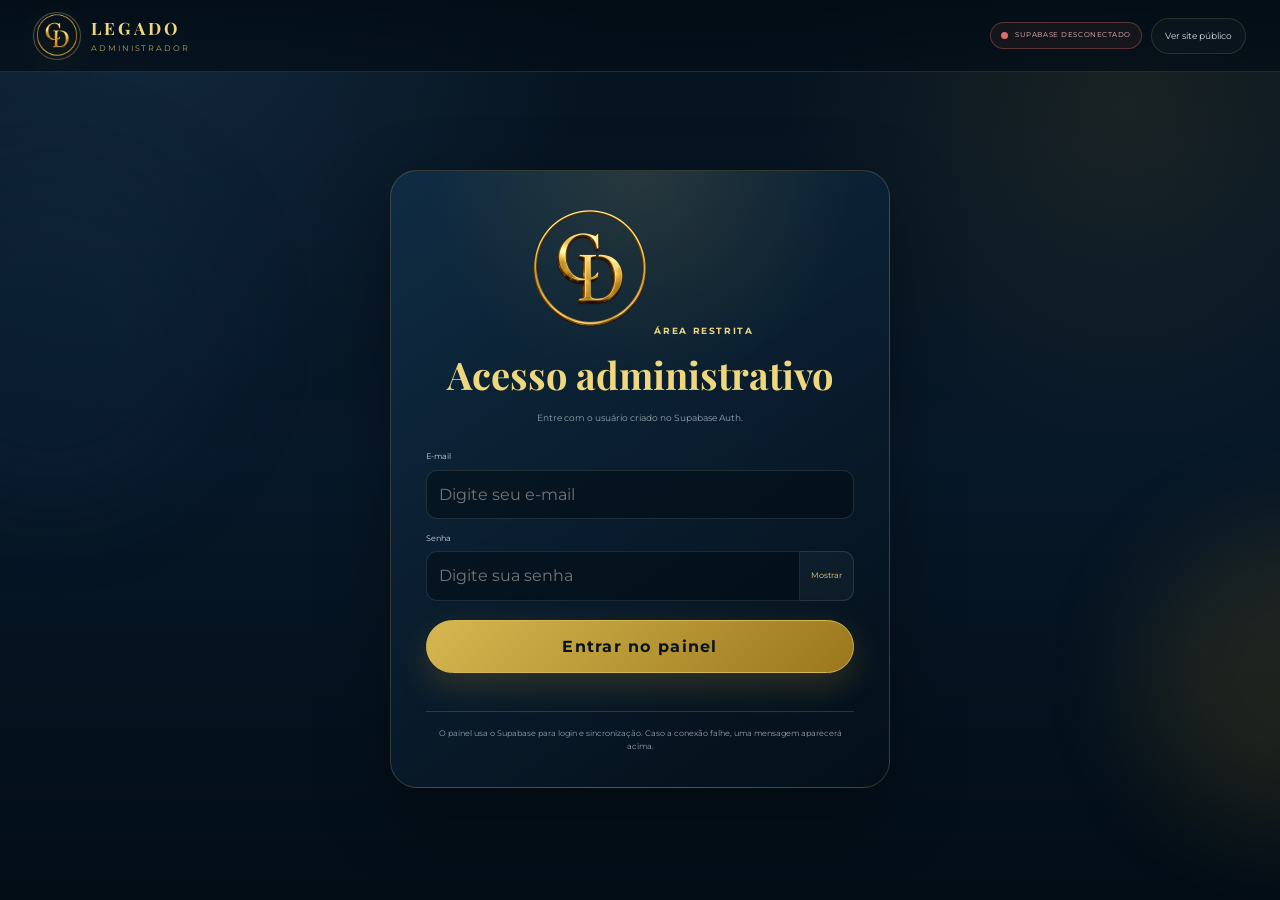
==== commit 01e50943: "Add files via upload" ====
--- a/admin.html
+++ b/admin.html
@@ -17,7 +17,7 @@
   <div class="ambient ambient-one"></div><div class="ambient ambient-two"></div>
   <header class="site-header admin-header">
     <a class="brand" href="index.html" aria-label="Legado Barbearia - site público"><img src="assets/logo.png" alt="Logo Legado Barbearia" /><span><strong>LEGADO</strong><small>ADMINISTRADOR</small></span></a>
-    <nav class="admin-header-actions"><a class="header-public-link" href="index.html">Ver site público</a><button class="button button-small button-secondary hidden" id="openAdminTutorial" type="button">Tutorial</button><button class="button button-small button-secondary hidden" id="logoutButton" type="button">Sair</button></nav>
+    <nav class="admin-header-actions"><span class="supabase-connection-status is-checking" id="supabaseConnectionStatus">Verificando Supabase</span><a class="header-public-link" href="index.html">Ver site público</a><button class="button button-small button-secondary hidden" id="openAdminTutorial" type="button">Tutorial</button><button class="button button-small button-secondary hidden" id="logoutButton" type="button">Sair</button></nav>
   </header>
 
   <main>
@@ -37,7 +37,7 @@
           <button class="button auth-submit" type="submit">Entrar no painel</button>
         </form>
         <p class="auth-message" id="authMessage" role="status"></p>
-        <p class="auth-warning">Esta versão funciona localmente. Login e dados ficam apenas neste navegador até a conexão com o Supabase.</p>
+        <p class="auth-warning">O painel usa o Supabase para login e sincronização. Caso a conexão falhe, uma mensagem aparecerá acima.</p>
       </div>
     </section>
 
@@ -202,7 +202,7 @@
               </form>
               <div class="admin-card">
                 <div class="card-heading"><div><span class="eyebrow">ITENS PUBLICADOS</span><h3>Galeria do site</h3><p>Clique em editar para trocar fotos ou escritas.</p></div><strong class="count-pill" id="portfolioCount">0</strong></div>
-                <div class="storage-meter"><div><span>Armazenamento local estimado</span><strong id="storageUsage">0 MB</strong></div><div class="storage-meter-track"><i id="storageUsageBar"></i></div><small>Até a integração com o Supabase, evite muitas fotos grandes.</small></div>
+                <div class="storage-meter"><div><span>Armazenamento local estimado</span><strong id="storageUsage">0 MB</strong></div><div class="storage-meter-track"><i id="storageUsageBar"></i></div><small>As imagens também usam uma cópia local para carregamento rápido. Evite arquivos muito grandes.</small></div>
                 <div class="portfolio-admin-list" id="portfolioAdminList"></div>
               </div>
             </div>
@@ -276,7 +276,7 @@
 
             <div class="admin-tutorial-routine">
               <article class="admin-card"><span class="eyebrow">ROTINA DIÁRIA</span><h3>Antes de começar o atendimento</h3><ol><li>Abra a <strong>Visão geral</strong> e confira os clientes do dia.</li><li>Abra <strong>Agendamentos</strong>, fale com o cliente e clique em <strong>Confirmar</strong>. O sistema refaz a verificação de conflito antes de liberar a confirmação.</li><li>Bloqueie rapidamente qualquer período que não estará disponível.</li><li>Ao terminar, marque o atendimento como <strong>Concluído</strong>.</li></ol></article>
-              <article class="admin-card"><span class="eyebrow">SEGURANÇA DOS DADOS</span><h3>Faça backup regularmente</h3><p>Até a conexão com o Supabase, os dados ficam neste navegador. Baixe um backup depois de mudanças importantes e guarde o arquivo em local seguro.</p><button class="button button-secondary" type="button" data-open-panel="settings">Ir para backup</button></article>
+              <article class="admin-card"><span class="eyebrow">SEGURANÇA DOS DADOS</span><h3>Faça backup regularmente</h3><p>Os dados são sincronizados com o Supabase. O backup continua recomendado para manter uma cópia de segurança.</p><button class="button button-secondary" type="button" data-open-panel="settings">Ir para backup</button></article>
             </div>
           </section>
 
@@ -287,7 +287,7 @@
               <form class="admin-card management-form" id="businessSettingsForm"><div class="card-heading"><div><span class="eyebrow">DADOS DO NEGÓCIO</span><h3>Informações públicas</h3></div></div><div class="admin-field-grid"><div class="settings-divider full"><span>Contato</span></div><label><span>WhatsApp somente números</span><input id="settingWhatsappNumber" type="text" inputmode="numeric" autocomplete="tel" placeholder="556499886880" required /></label><label><span>WhatsApp para exibição</span><input id="settingDisplayPhone" type="text" autocomplete="tel" placeholder="+55 (64) 9988-6880" required /></label><label><span>Instagram</span><input id="settingInstagram" type="text" /></label><label><span>Link do Instagram</span><input id="settingInstagramUrl" type="url" /></label><div class="settings-divider full"><span>Equipe</span></div><label class="full"><span>Profissional principal</span><input id="settingProfessional" type="text" required /></label><label class="full"><span>Profissionais da agenda <small>(um por linha)</small></span><textarea id="settingBarbers" rows="3" placeholder="Gilliel Glaydson&#10;Outro barbeiro"></textarea></label><label><span>Cidade</span><input id="settingCity" type="text" /></label><label class="full"><span>Endereço</span><input id="settingAddress" type="text" /></label><label><span>Dias exibidos</span><input id="settingBusinessDays" type="text" /></label><label><span>Horário exibido</span><input id="settingBusinessHours" type="text" /></label><label class="full"><span>Mensagem após o agendamento</span><textarea id="settingBookingMessage" rows="3"></textarea></label><label class="full"><span>Política de cancelamento</span><textarea id="settingCancellationPolicy" rows="3"></textarea></label><label class="full"><span>Link do Google Maps</span><input id="settingGoogleMapsUrl" type="url" placeholder="https://maps.google.com/..." /></label><div class="settings-divider full"><span>Apresentação e portfólio</span></div><label class="full"><span>Título da seção Sobre</span><input id="settingAboutTitle" type="text" /></label><label class="full"><span>Texto sobre a barbearia</span><textarea id="settingAboutText" rows="4"></textarea></label><label class="full"><span>Biografia do profissional</span><textarea id="settingProfessionalBio" rows="4"></textarea></label><label class="full"><span>Título do portfólio</span><input id="settingPortfolioTitle" type="text" /></label><label class="full"><span>Descrição do portfólio</span><textarea id="settingPortfolioText" rows="3"></textarea></label><label class="full"><span>Título das avaliações</span><input id="settingTestimonialsTitle" type="text" /></label><label class="full"><span>Descrição das avaliações</span><textarea id="settingTestimonialsText" rows="3"></textarea></label><div class="settings-divider full"><span>Foto do profissional</span></div><div class="profile-photo-editor full"><div class="profile-photo-preview"><img id="settingProfessionalPhotoPreview" src="assets/gilliel-apresentacao.webp" alt="Prévia da foto profissional" /></div><div><label class="button button-secondary file-button">Escolher foto<input id="settingProfessionalPhotoFile" type="file" accept="image/jpeg,image/png,image/webp" /></label><button class="danger-link" id="removeProfessionalPhoto" type="button">Usar logo como foto</button><input id="settingProfessionalPhoto" type="hidden" /></div></div><div class="settings-divider full"><span>Sinal por Pix</span></div><label class="toggle-label full"><input id="settingDepositEnabled" type="checkbox" /><span>Exibir instruções de sinal após o agendamento</span></label><label><span>Valor do sinal</span><input id="settingDepositAmount" type="number" min="0" step="0.01" /></label><label><span>Chave Pix</span><input id="settingPixKey" type="text" /></label><label class="full"><span>Mensagem sobre o sinal</span><textarea id="settingDepositMessage" rows="3"></textarea></label><div class="settings-divider full"><span>Fidelidade</span></div><label class="toggle-label full"><input id="settingLoyaltyEnabled" type="checkbox" /><span>Exibir progresso de fidelidade no cadastro dos clientes</span></label><label><span>Meta de atendimentos</span><input id="settingLoyaltyGoal" type="number" min="1" max="100" /></label><label><span>Benefício</span><input id="settingLoyaltyReward" type="text" /></label><label class="toggle-label full"><input id="settingShowPrices" type="checkbox" /><span>Exibir preços no site</span></label></div><button class="button" type="submit">Salvar informações</button></form>
               <div class="settings-stack">
                 <form class="admin-card management-form" id="credentialsForm"><div class="card-heading"><div><span class="eyebrow">SEGURANÇA LOCAL</span><h3>Acesso administrativo</h3></div></div><label><span>Nome do administrador</span><input id="credentialName" type="text" required /></label><label><span>E-mail</span><input id="credentialEmail" type="email" required /></label><label><span>Nova senha <small>(deixe vazio para manter)</small></span><div class="password-field"><input id="credentialPassword" type="password" minlength="6" /><button type="button" data-toggle-password="credentialPassword">Mostrar</button></div></label><label><span>Confirmar nova senha</span><div class="password-field"><input id="credentialPasswordConfirm" type="password" minlength="6" /><button type="button" data-toggle-password="credentialPasswordConfirm">Mostrar</button></div></label><button class="button" type="submit">Atualizar acesso</button><p class="security-note">A proteção local não substitui autenticação segura em banco de dados.</p></form>
-                <article class="admin-card backup-card"><div class="card-heading"><div><span class="eyebrow">SEGURANÇA DOS DADOS</span><h3>Backup e restauração</h3></div></div><p>Exporte um arquivo com agendamentos, serviços, horários e configurações. Guarde-o em local seguro.</p><div class="form-actions"><button class="button" type="button" id="exportBackup">Baixar backup</button><label class="button button-secondary file-button">Restaurar backup<input id="importBackup" type="file" accept="application/json" /></label></div><button class="danger-link" type="button" id="resetDemoData">Apagar todos os dados deste navegador</button></article><article class="admin-card integration-card"><div class="card-heading"><div><span class="eyebrow">PRONTO PARA A PRÓXIMA ETAPA</span><h3>Integração com Supabase</h3></div><span class="integration-status">Preparado</span></div><p>O projeto inclui o modelo do banco, políticas de segurança e um guia para conectar agenda, login, portfólio e avaliações quando as credenciais forem informadas.</p><div class="integration-checklist"><span>✓ Estrutura SQL incluída</span><span>✓ Tabelas previstas</span><span>✓ Regras de acesso documentadas</span><span>✓ Dados locais exportáveis</span></div><a class="button button-secondary" href="SUPABASE-SETUP.md" download>Ver guia técnico</a></article>
+                <article class="admin-card backup-card"><div class="card-heading"><div><span class="eyebrow">SEGURANÇA DOS DADOS</span><h3>Backup e restauração</h3></div></div><p>Exporte um arquivo com agendamentos, serviços, horários e configurações. Guarde-o em local seguro.</p><div class="form-actions"><button class="button" type="button" id="exportBackup">Baixar backup</button><label class="button button-secondary file-button">Restaurar backup<input id="importBackup" type="file" accept="application/json" /></label></div><button class="danger-link" type="button" id="resetDemoData">Apagar todos os dados deste navegador</button></article><article class="admin-card integration-card"><div class="card-heading"><div><span class="eyebrow">PRONTO PARA A PRÓXIMA ETAPA</span><h3>Integração com Supabase</h3></div><span class="integration-status">Ativo</span></div><p>A integração com o Supabase está ativa para agenda, login, clientes, serviços, portfólio e avaliações. Use o indicador no topo para verificar a conexão.</p><div class="integration-checklist"><span>✓ Estrutura SQL incluída</span><span>✓ Tabelas previstas</span><span>✓ Regras de acesso documentadas</span><span>✓ Sincronização online ativa</span></div><a class="button button-secondary" href="SUPABASE-SETUP.md" download>Ver guia técnico</a></article>
               </div>
             </div>
           </section>
@@ -300,8 +300,8 @@
 
   <div class="admin-toast" id="adminToast" role="status"></div>
   <script src="core.js"></script>
-    <script src="supabase-config.js"></script>
-  <script src="supabase-bridge.js"></script>
+    <script src="supabase-config.js"></script>
+  <script src="supabase-bridge.js"></script>
 <script src="admin.js"></script>
 </body>
 </html>
--- a/styles.css
+++ b/styles.css
@@ -1019,3 +1019,99 @@
   .review-form .full{grid-column:auto}
   .testimonial-author{grid-template-columns:auto minmax(0,1fr)!important}
 }
+
+/* V30 - Cadastro unico do cliente antes de agendar */
+#meus-horarios{
+  display:block!important;
+  order:6!important;
+}
+#agendar{order:7!important}
+#avaliacoes{order:8!important}
+#visite{order:9!important}
+#duvidas{order:10!important}
+.manage-grid{
+  grid-template-columns:minmax(260px,.8fr) minmax(240px,.7fr) minmax(0,1.1fr)!important;
+  align-items:stretch;
+}
+.profile-card{
+  background:linear-gradient(145deg,rgba(215,180,74,.075),rgba(7,24,39,.86))!important;
+  border-color:rgba(239,215,126,.24)!important;
+}
+.profile-card-head{
+  display:grid;
+  grid-template-columns:62px minmax(0,1fr);
+  gap:13px;
+  align-items:center;
+  margin-bottom:2px;
+}
+.profile-card-head h3{
+  font-family:var(--serif);
+  font-size:24px;
+  color:var(--gold-light);
+  margin:2px 0 4px;
+}
+.profile-card-head p{
+  margin:0;
+  color:var(--muted);
+  font-size:9px;
+  line-height:1.5;
+}
+.profile-avatar-preview{
+  width:62px;
+  height:62px;
+  border-radius:20px;
+  border:1px solid rgba(239,215,126,.38);
+  background:linear-gradient(145deg,rgba(215,180,74,.16),rgba(7,24,39,.9));
+  display:grid;
+  place-items:center;
+  overflow:hidden;
+  color:var(--gold-light);
+  font-family:var(--serif);
+  font-size:19px;
+}
+.profile-avatar-preview img{
+  width:100%;
+  height:100%;
+  object-fit:cover;
+}
+.profile-card textarea,.review-form textarea{
+  min-height:86px;
+}
+.review-photo-field{
+  display:none!important;
+}
+.main-nav a[href="#meus-horarios"]{
+  display:inline-flex!important;
+}
+@media(max-width:1120px){
+  .manage-grid{
+    grid-template-columns:1fr 1fr!important;
+  }
+  .lookup-result{
+    grid-column:1/-1;
+  }
+}
+@media(max-width:720px){
+  .manage-section{
+    display:block!important;
+    padding-top:30px!important;
+  }
+  .manage-grid{
+    grid-template-columns:1fr!important;
+    gap:10px!important;
+  }
+  .lookup-result{
+    grid-column:auto;
+  }
+  .profile-card-head{
+    grid-template-columns:54px minmax(0,1fr);
+  }
+  .profile-avatar-preview{
+    width:54px;
+    height:54px;
+    border-radius:17px;
+  }
+  .profile-card-head h3{
+    font-size:21px;
+  }
+}
--- a/admin.css
+++ b/admin.css
@@ -1015,3 +1015,14 @@
     border:1px solid rgba(255,255,255,.11)!important;
   }
 }
+
+/* Estado da conexão com o Supabase */
+.supabase-connection-status{display:inline-flex;align-items:center;gap:7px;border:1px solid rgba(255,255,255,.12);border-radius:999px;padding:7px 10px;font-size:7px;letter-spacing:.08em;text-transform:uppercase;color:#c8d1d8;background:rgba(255,255,255,.025);white-space:nowrap}
+.supabase-connection-status:before{content:"";width:7px;height:7px;border-radius:50%;background:#8b98a3}
+.supabase-connection-status.is-connected{color:#9ee2b7;border-color:rgba(107,196,142,.35);background:rgba(107,196,142,.08)}
+.supabase-connection-status.is-connected:before{background:#6bc48e;box-shadow:0 0 0 4px rgba(107,196,142,.1)}
+.supabase-connection-status.is-error{color:#efbfbc;border-color:rgba(223,109,103,.35);background:rgba(223,109,103,.07)}
+.supabase-connection-status.is-error:before{background:#df6d67}
+.supabase-connection-status.is-checking:before{background:#d6b750;animation:supabasePulse 1.2s ease-in-out infinite}
+@keyframes supabasePulse{50%{opacity:.35;transform:scale(.75)}}
+@media(max-width:850px){.supabase-connection-status{display:none}}
